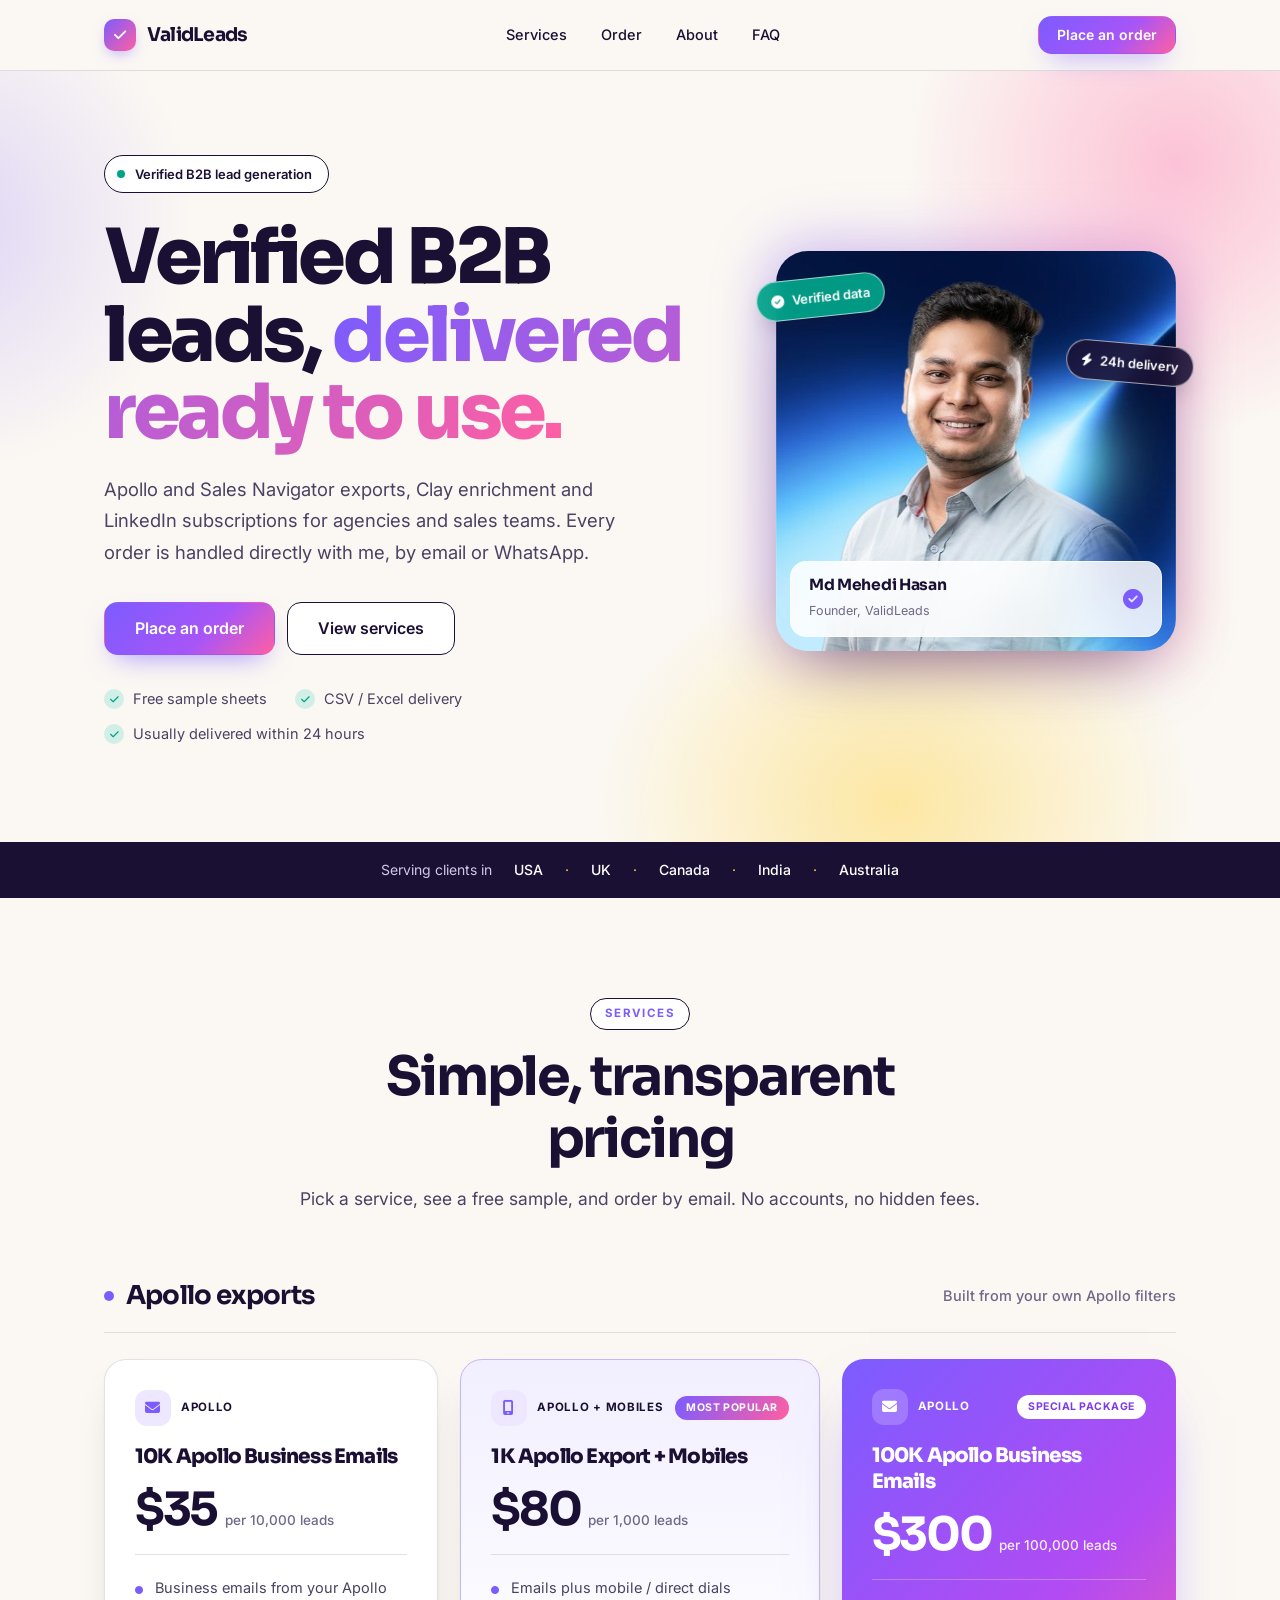
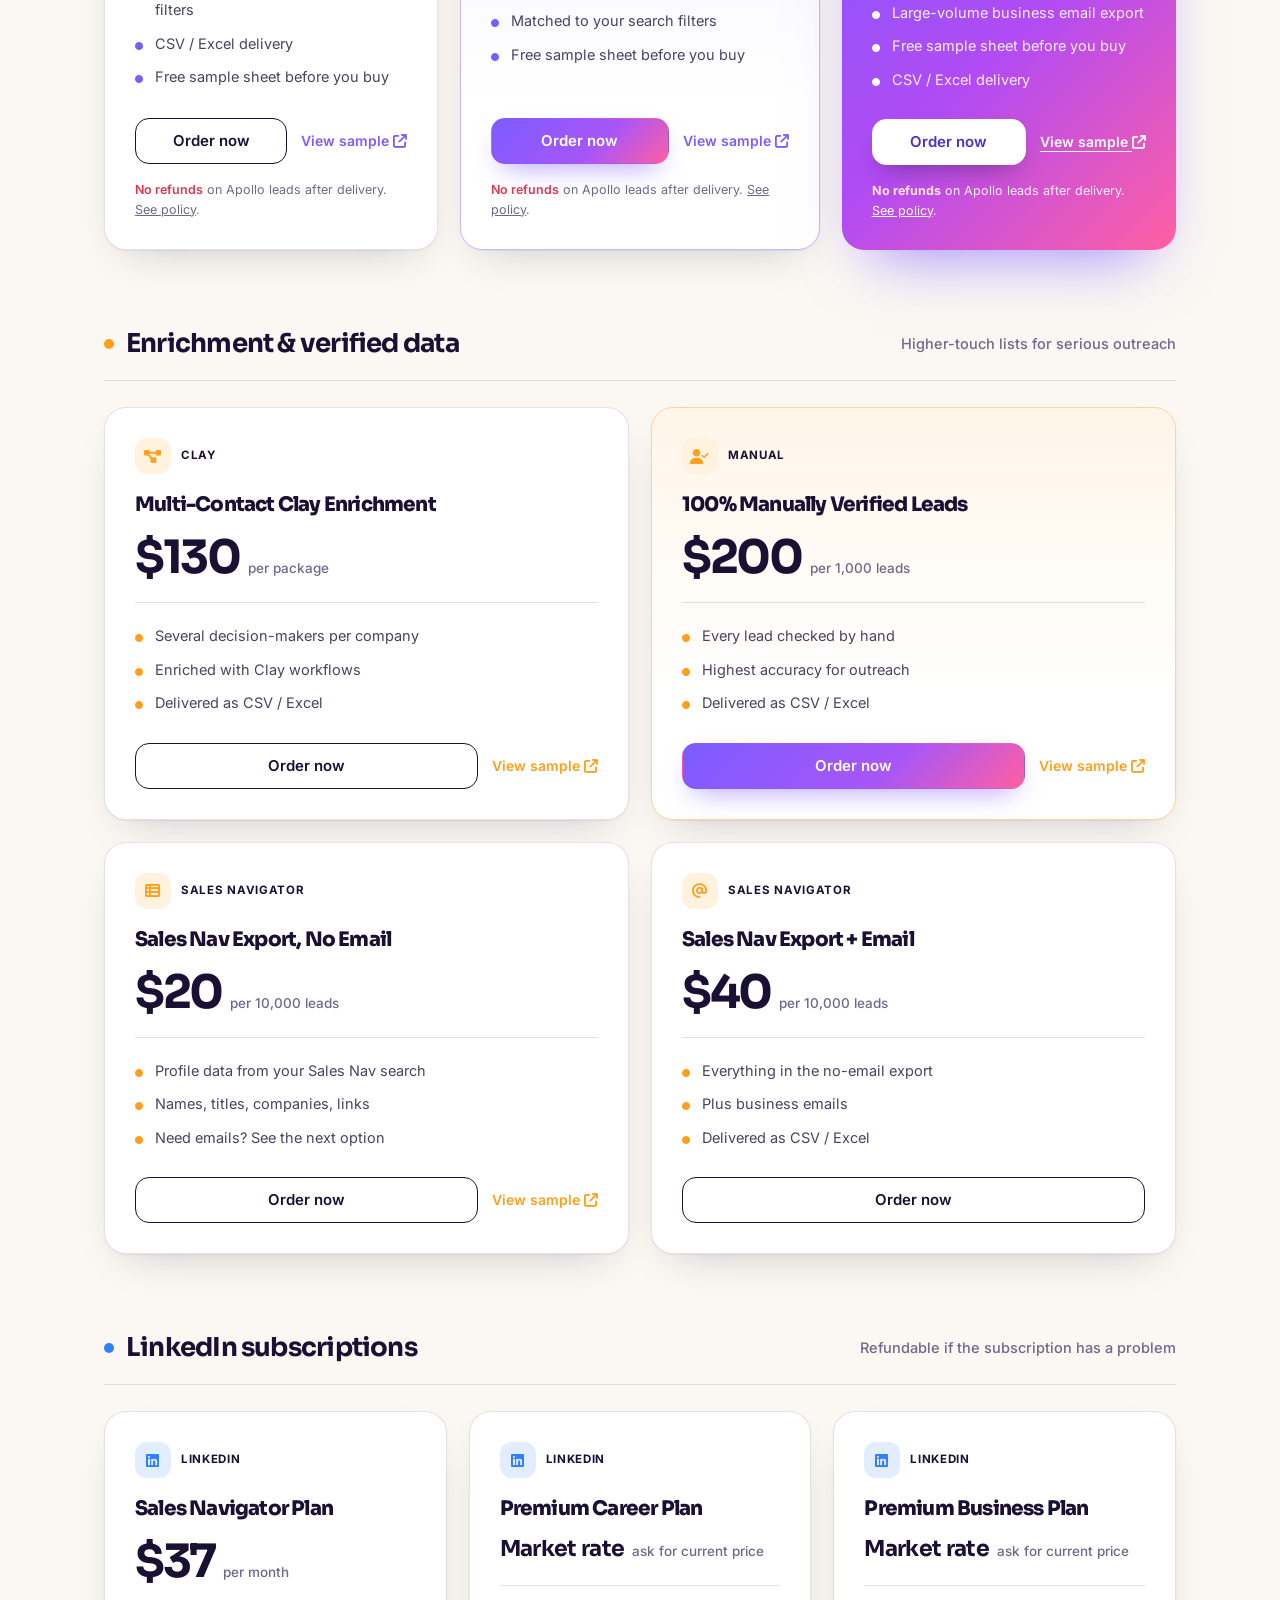
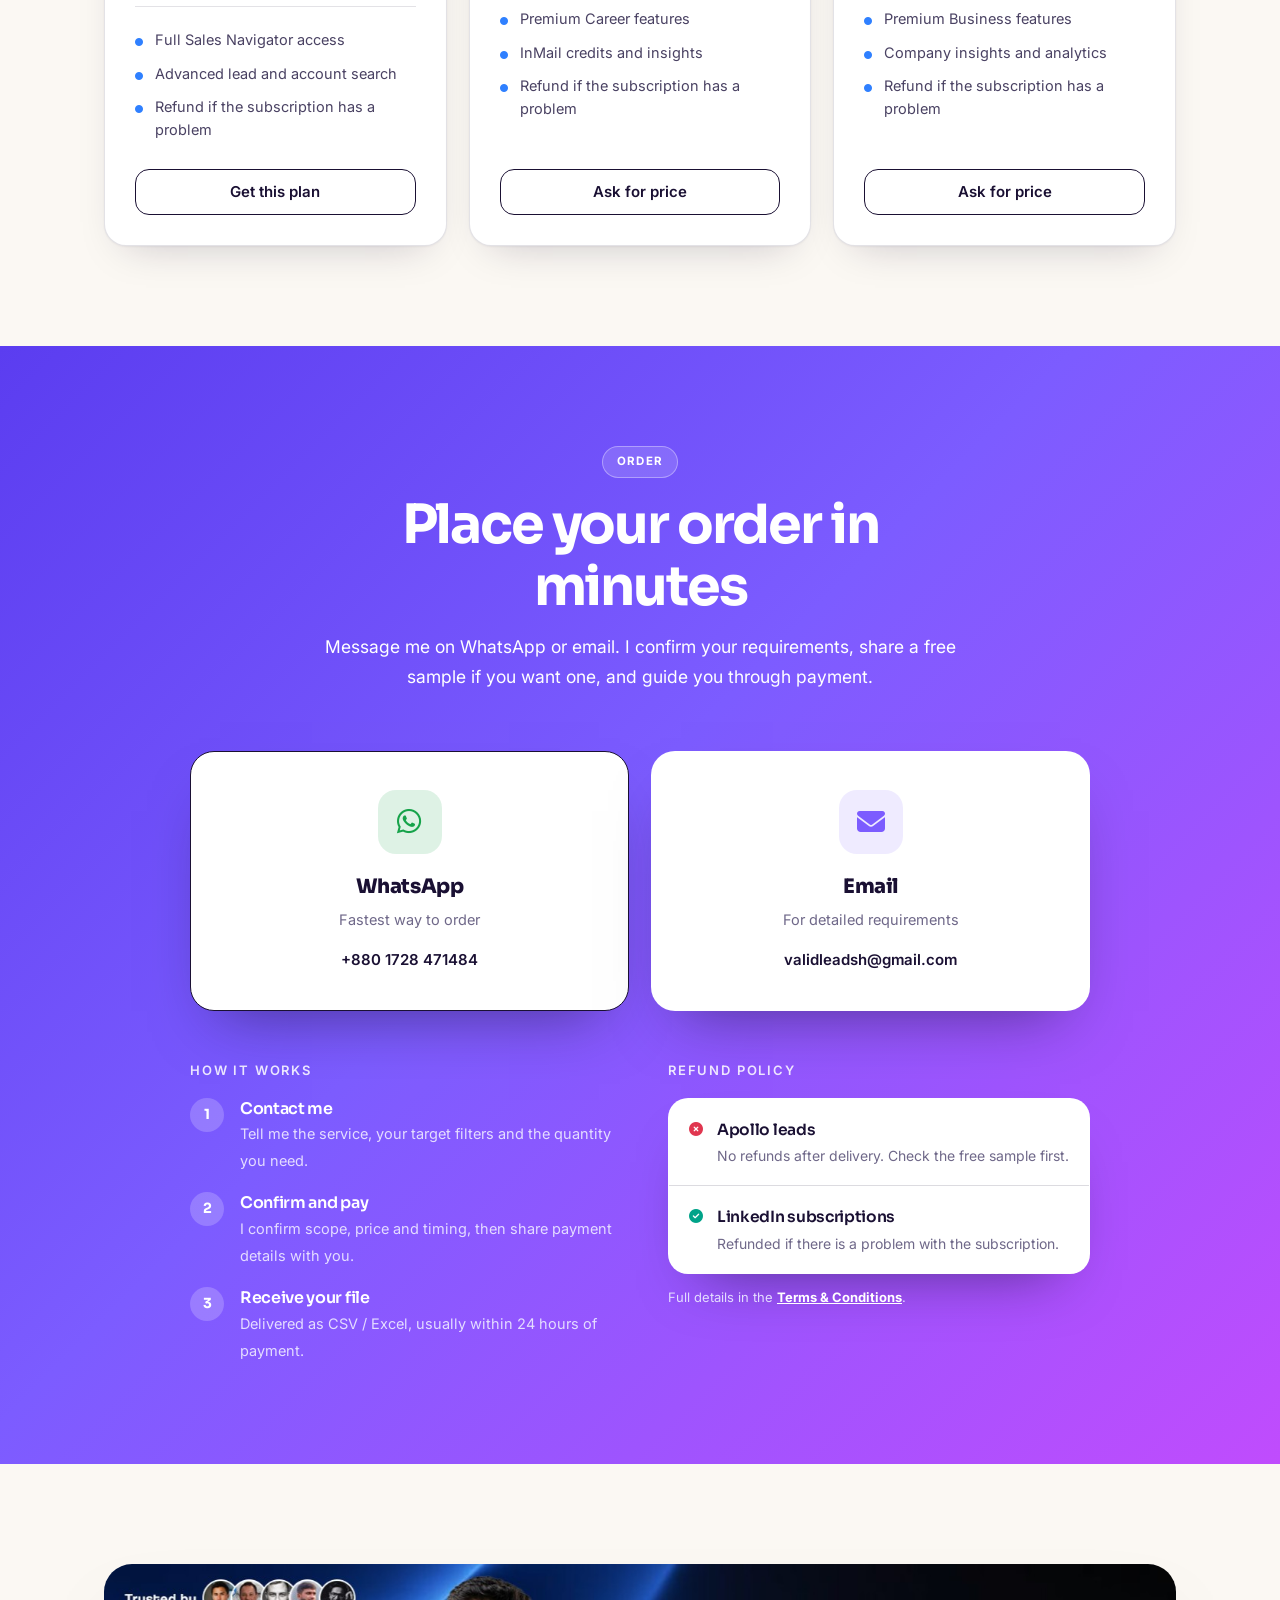
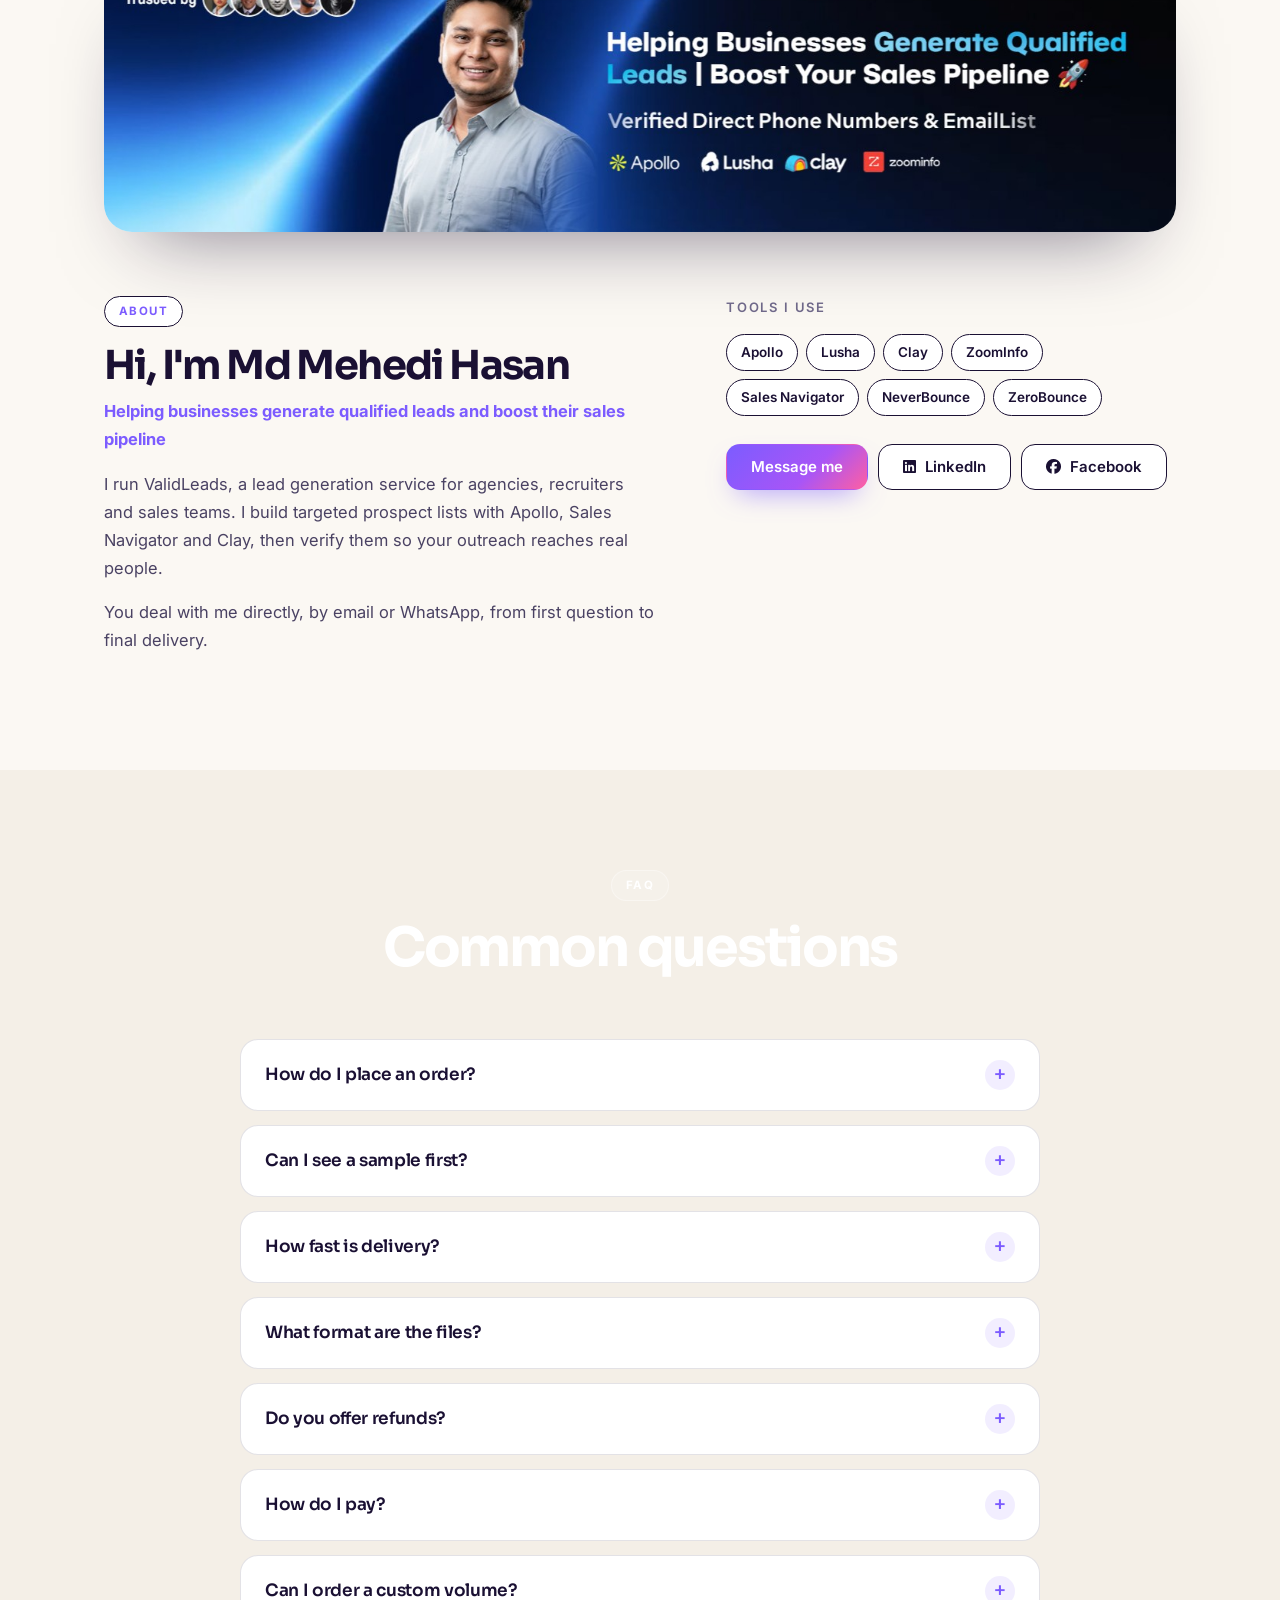
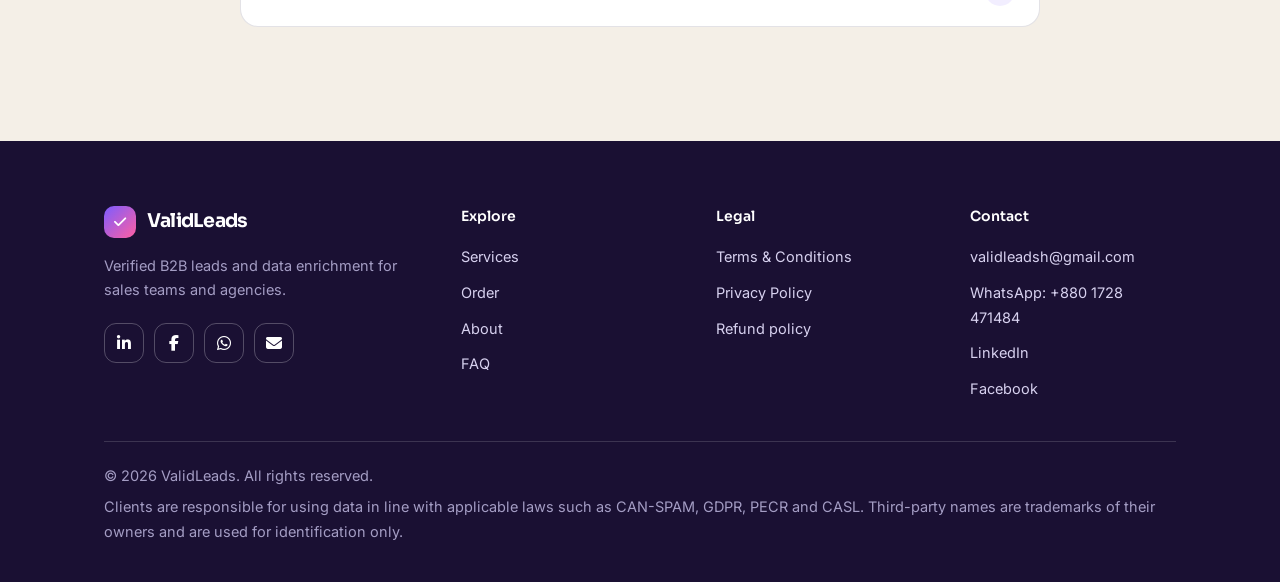
==== index.html @ f76ca670 "Stylish refinement: softer shadows, thin borders, gradient accents, less cartoonish Co-Authored-By: " ====
<!DOCTYPE html>
<html lang="en">
<head>
    <meta charset="UTF-8">
    <meta name="viewport" content="width=device-width, initial-scale=1.0">
    <title>ValidLeads — Verified B2B Leads &amp; Data Enrichment Services</title>
    <meta name="description" content="Verified B2B prospect lists, Apollo and Sales Navigator exports, Clay enrichment and LinkedIn subscriptions for sales teams and agencies in the USA, UK, Canada, India and Australia.">
    <meta name="theme-color" content="#fbf8f3">
    <link rel="canonical" href="https://mehedi4upwork.github.io/lead-services/">

    <!-- Social preview -->
    <meta property="og:title" content="ValidLeads — Verified B2B Leads &amp; Data Enrichment Services">
    <meta property="og:description" content="Verified prospect lists, Apollo exports, direct dials, Clay enrichment and LinkedIn Sales Navigator solutions with fast delivery.">
    <meta property="og:type" content="website">
    <meta property="og:url" content="https://mehedi4upwork.github.io/lead-services/">
    <meta property="og:image" content="https://mehedi4upwork.github.io/lead-services/assets/trusted-by-cover.jpg">
    <meta name="twitter:card" content="summary_large_image">

    <link rel="icon" href="data:image/svg+xml,%3Csvg xmlns='http://www.w3.org/2000/svg' viewBox='0 0 64 64'%3E%3Cdefs%3E%3ClinearGradient id='g' x1='0' y1='0' x2='1' y2='1'%3E%3Cstop offset='0' stop-color='%233b82f6'/%3E%3Cstop offset='1' stop-color='%2322d3ee'/%3E%3C/linearGradient%3E%3C/defs%3E%3Crect width='64' height='64' rx='15' fill='url(%23g)'/%3E%3Cpath d='M18 33l9 9 19-20' fill='none' stroke='%2304101f' stroke-width='7' stroke-linecap='round' stroke-linejoin='round'/%3E%3C/svg%3E">

    <script>document.documentElement.classList.add('js');</script>

    <!-- Fonts & icons -->
    <link rel="preconnect" href="https://fonts.googleapis.com">
    <link rel="preconnect" href="https://fonts.gstatic.com" crossorigin>
    <link href="https://fonts.googleapis.com/css2?family=Inter:wght@400;500;600&amp;family=Sora:wght@500;600;700&amp;display=swap" rel="stylesheet">
    <link rel="stylesheet" href="https://cdnjs.cloudflare.com/ajax/libs/font-awesome/6.4.0/css/all.min.css" media="print" onload="this.media='all'">
    <noscript><link rel="stylesheet" href="https://cdnjs.cloudflare.com/ajax/libs/font-awesome/6.4.0/css/all.min.css"></noscript>
    <link rel="stylesheet" href="style.css?v=20">

    <!-- Structured data -->
    <script type="application/ld+json">
    {
        "@context": "https://schema.org",
        "@type": "ProfessionalService",
        "name": "ValidLeads",
        "url": "https://mehedi4upwork.github.io/lead-services/",
        "email": "validleadsh@gmail.com",
        "image": "https://mehedi4upwork.github.io/lead-services/assets/profile.jpg",
        "description": "Verified B2B lead lists, Apollo exports, data scraping, Clay enrichment and LinkedIn subscription services.",
        "areaServed": ["United States", "United Kingdom", "Canada", "India", "Australia"],
        "sameAs": [
            "https://www.linkedin.com/in/mdmehedihasanvalidleads/",
            "https://www.facebook.com/mdmehedihasanvalidleads/"
        ]
    }
    </script>
</head>
<body id="top">
<a href="#services" class="skip-link">Skip to services</a>
<nav class="site-nav" aria-label="Main navigation"><div class="container nav-inner">
<a href="#top" class="brand" aria-label="ValidLeads home"><span class="brand-mark"><i class="fa-solid fa-check" aria-hidden="true"></i></span>ValidLeads</a>
<ul class="nav-links" id="nav-links"><li><a href="#services">Services</a></li><li><a href="#order">Order</a></li><li><a href="#about">About</a></li><li><a href="#faq">FAQ</a></li></ul>
<div class="nav-actions"><a class="btn btn-primary btn-sm" href="#order">Place an order</a>
<button class="menu-toggle" id="menu-toggle" type="button" aria-label="Open menu" aria-expanded="false" aria-controls="nav-links"><i class="fa-solid fa-bars" aria-hidden="true"></i></button></div>
</div></nav>
<main>
<header class="hero"><div class="container hero-grid"><div>
<div class="hero-tag"><span class="dot" aria-hidden="true"></span> Verified B2B lead generation</div>
<h1>Verified B2B leads, <span class="grad-text">delivered ready to use.</span></h1>
<p class="lead">Apollo and Sales Navigator exports, Clay enrichment and LinkedIn subscriptions for agencies and sales teams. Every order is handled directly with me, by email or WhatsApp.</p>
<div class="hero-cta"><a class="btn btn-primary btn-lg" href="#order">Place an order</a><a class="btn btn-outline btn-lg" href="#services">View services</a></div>
<ul class="hero-points"><li><i class="fa-solid fa-check" aria-hidden="true"></i> Free sample sheets</li><li><i class="fa-solid fa-check" aria-hidden="true"></i> CSV / Excel delivery</li><li><i class="fa-solid fa-check" aria-hidden="true"></i> Usually delivered within 24 hours</li></ul>
</div>
<div class="portrait-card"><img src="assets/profile.jpg" width="400" height="400" alt="Md Mehedi Hasan, founder of ValidLeads">
<span class="sticker s1"><i class="fa-solid fa-circle-check" aria-hidden="true"></i> Verified data</span><span class="sticker s2"><i class="fa-solid fa-bolt" aria-hidden="true"></i> 24h delivery</span><div class="portrait-meta"><div><strong>Md Mehedi Hasan</strong><span>Founder, ValidLeads</span></div><i class="fa-solid fa-circle-check verified" aria-hidden="true"></i></div></div>
</div></header>
<div class="markets"><div class="container"><span>Serving clients in</span><strong>USA</strong><span class="sep">·</span><strong>UK</strong><span class="sep">·</span><strong>Canada</strong><span class="sep">·</span><strong>India</strong><span class="sep">·</span><strong>Australia</strong></div></div>

<section class="section" id="services"><div class="container">
<div class="section-head"><div class="eyebrow">Services</div><h2>Simple, transparent pricing</h2><p>Pick a service, see a free sample, and order by email. No accounts, no hidden fees.</p></div>
<div class="group g-violet"><div class="group-head"><h3>Apollo exports</h3><p>Built from your own Apollo filters</p></div><div class="grid g3"><article class="card">
<div class="card-head"><span class="tag"><i class="fa-solid fa-envelope" aria-hidden="true"></i> Apollo</span></div>
<h3>10K Apollo Business Emails</h3>
<div class="price"><span class="amount">$35</span><span class="per">per 10,000 leads</span></div>
<ul class="features"><li><i class="fa-solid fa-circle" aria-hidden="true"></i><span>Business emails from your Apollo filters</span></li><li><i class="fa-solid fa-circle" aria-hidden="true"></i><span>CSV / Excel delivery</span></li><li><i class="fa-solid fa-circle" aria-hidden="true"></i><span>Free sample sheet before you buy</span></li></ul>
<div class="card-foot"><a class="btn btn-outline" href="https://wa.me/8801728471484?text=Hello%2C%20I%27m%20interested%20in%3A%2010K%20Apollo%20Business%20Emails%20%28%2435%29" target="_blank" rel="noopener" data-service="10K Apollo Business Emails ($35)">Order now</a><a class="sample" href="https://docs.google.com/spreadsheets/d/1Qose_2CksCCKL--RXz_r26WcjTW1NfEo3hcr6yFzFEg/edit?gid=0#gid=0" target="_blank" rel="noopener">View sample <i class="fa-solid fa-arrow-up-right-from-square" aria-hidden="true"></i></a></div><p class="note"><span class="no">No refunds</span> on Apollo leads after delivery. <a href="terms.html#refunds" style="text-decoration:underline">See policy</a>.</p>
</article><article class="card featured">
<div class="card-head"><span class="tag"><i class="fa-solid fa-mobile-screen" aria-hidden="true"></i> Apollo + Mobiles</span><span class="pop">Most popular</span></div>
<h3>1K Apollo Export + Mobiles</h3>
<div class="price"><span class="amount">$80</span><span class="per">per 1,000 leads</span></div>
<ul class="features"><li><i class="fa-solid fa-circle" aria-hidden="true"></i><span>Emails plus mobile / direct dials</span></li><li><i class="fa-solid fa-circle" aria-hidden="true"></i><span>Matched to your search filters</span></li><li><i class="fa-solid fa-circle" aria-hidden="true"></i><span>Free sample sheet before you buy</span></li></ul>
<div class="card-foot"><a class="btn btn-primary" href="https://wa.me/8801728471484?text=Hello%2C%20I%27m%20interested%20in%3A%201K%20Apollo%20Export%20%2B%20Mobiles%20%28%2480%29" target="_blank" rel="noopener" data-service="1K Apollo Export + Mobiles ($80)">Order now</a><a class="sample" href="https://docs.google.com/spreadsheets/d/1dx69_n-OTe4rUTmd6L4pI5xnXWf7ERDtQEXid9Db978/edit?gid=0#gid=0" target="_blank" rel="noopener">View sample <i class="fa-solid fa-arrow-up-right-from-square" aria-hidden="true"></i></a></div><p class="note"><span class="no">No refunds</span> on Apollo leads after delivery. <a href="terms.html#refunds" style="text-decoration:underline">See policy</a>.</p>
</article><article class="card special">
<div class="card-head"><span class="tag"><i class="fa-solid fa-envelope" aria-hidden="true"></i> Apollo</span><span class="pop">Special package</span></div>
<h3>100K Apollo Business Emails</h3>
<div class="price"><span class="amount">$300</span><span class="per">per 100,000 leads</span></div>
<ul class="features"><li><i class="fa-solid fa-circle" aria-hidden="true"></i><span>Large-volume business email export</span></li><li><i class="fa-solid fa-circle" aria-hidden="true"></i><span>Free sample sheet before you buy</span></li><li><i class="fa-solid fa-circle" aria-hidden="true"></i><span>CSV / Excel delivery</span></li></ul>
<div class="card-foot"><a class="btn btn-outline" href="https://wa.me/8801728471484?text=Hello%2C%20I%27m%20interested%20in%3A%20100K%20Apollo%20Business%20Emails%20%28%24300%29" target="_blank" rel="noopener" data-service="100K Apollo Business Emails ($300)">Order now</a><a class="sample" href="https://docs.google.com/spreadsheets/d/1Qose_2CksCCKL--RXz_r26WcjTW1NfEo3hcr6yFzFEg/edit?gid=0#gid=0" target="_blank" rel="noopener">View sample <i class="fa-solid fa-arrow-up-right-from-square" aria-hidden="true"></i></a></div><p class="note"><span class="no">No refunds</span> on Apollo leads after delivery. <a href="terms.html#refunds" style="text-decoration:underline">See policy</a>.</p>
</article></div></div>
<div class="group g-orange"><div class="group-head"><h3>Enrichment &amp; verified data</h3><p>Higher-touch lists for serious outreach</p></div><div class="grid g2"><article class="card">
<div class="card-head"><span class="tag"><i class="fa-solid fa-diagram-project" aria-hidden="true"></i> Clay</span></div>
<h3>Multi-Contact Clay Enrichment</h3>
<div class="price"><span class="amount">$130</span><span class="per">per package</span></div>
<ul class="features"><li><i class="fa-solid fa-circle" aria-hidden="true"></i><span>Several decision-makers per company</span></li><li><i class="fa-solid fa-circle" aria-hidden="true"></i><span>Enriched with Clay workflows</span></li><li><i class="fa-solid fa-circle" aria-hidden="true"></i><span>Delivered as CSV / Excel</span></li></ul>
<div class="card-foot"><a class="btn btn-outline" href="https://wa.me/8801728471484?text=Hello%2C%20I%27m%20interested%20in%3A%20Multi-Contact%20Clay%20Enrichment%20Package%20%28%24130%29" target="_blank" rel="noopener" data-service="Multi-Contact Clay Enrichment Package ($130)">Order now</a><a class="sample" href="https://docs.google.com/spreadsheets/d/16pKBG6ijxTi6SSOAS_hNIGO_yBXvshiRPcra4xQZyto/edit?gid=0#gid=0" target="_blank" rel="noopener">View sample <i class="fa-solid fa-arrow-up-right-from-square" aria-hidden="true"></i></a></div>
</article><article class="card featured">
<div class="card-head"><span class="tag"><i class="fa-solid fa-user-check" aria-hidden="true"></i> Manual</span></div>
<h3>100% Manually Verified Leads</h3>
<div class="price"><span class="amount">$200</span><span class="per">per 1,000 leads</span></div>
<ul class="features"><li><i class="fa-solid fa-circle" aria-hidden="true"></i><span>Every lead checked by hand</span></li><li><i class="fa-solid fa-circle" aria-hidden="true"></i><span>Highest accuracy for outreach</span></li><li><i class="fa-solid fa-circle" aria-hidden="true"></i><span>Delivered as CSV / Excel</span></li></ul>
<div class="card-foot"><a class="btn btn-primary" href="https://wa.me/8801728471484?text=Hello%2C%20I%27m%20interested%20in%3A%20100%25%20Manually%20Verified%20Leads%2C%201K%20%28%24200%29" target="_blank" rel="noopener" data-service="100% Manually Verified Leads, 1K ($200)">Order now</a><a class="sample" href="https://docs.google.com/spreadsheets/d/1pT8A5swuXjhcjFnATPGxVGzzhZ_7daMFITk0o-5PcMM/edit?gid=0#gid=0" target="_blank" rel="noopener">View sample <i class="fa-solid fa-arrow-up-right-from-square" aria-hidden="true"></i></a></div>
</article><article class="card">
<div class="card-head"><span class="tag"><i class="fa-solid fa-table-list" aria-hidden="true"></i> Sales Navigator</span></div>
<h3>Sales Nav Export, No Email</h3>
<div class="price"><span class="amount">$20</span><span class="per">per 10,000 leads</span></div>
<ul class="features"><li><i class="fa-solid fa-circle" aria-hidden="true"></i><span>Profile data from your Sales Nav search</span></li><li><i class="fa-solid fa-circle" aria-hidden="true"></i><span>Names, titles, companies, links</span></li><li><i class="fa-solid fa-circle" aria-hidden="true"></i><span>Need emails? See the next option</span></li></ul>
<div class="card-foot"><a class="btn btn-outline" href="https://wa.me/8801728471484?text=Hello%2C%20I%27m%20interested%20in%3A%2010K%20Sales%20Nav%20Export%2C%20No%20Email%20%28%2420%29" target="_blank" rel="noopener" data-service="10K Sales Nav Export, No Email ($20)">Order now</a><a class="sample" href="https://docs.google.com/spreadsheets/d/1XM6CzsW1q_vJhFPYZ4QuUqW1bNEY3zzOSNDcol-c0ko/edit?gid=0#gid=0" target="_blank" rel="noopener">View sample <i class="fa-solid fa-arrow-up-right-from-square" aria-hidden="true"></i></a></div>
</article><article class="card">
<div class="card-head"><span class="tag"><i class="fa-solid fa-at" aria-hidden="true"></i> Sales Navigator</span></div>
<h3>Sales Nav Export + Email</h3>
<div class="price"><span class="amount">$40</span><span class="per">per 10,000 leads</span></div>
<ul class="features"><li><i class="fa-solid fa-circle" aria-hidden="true"></i><span>Everything in the no-email export</span></li><li><i class="fa-solid fa-circle" aria-hidden="true"></i><span>Plus business emails</span></li><li><i class="fa-solid fa-circle" aria-hidden="true"></i><span>Delivered as CSV / Excel</span></li></ul>
<div class="card-foot"><a class="btn btn-outline" href="https://wa.me/8801728471484?text=Hello%2C%20I%27m%20interested%20in%3A%2010K%20Sales%20Nav%20Export%2C%20With%20Email%20%28%2440%29" target="_blank" rel="noopener" data-service="10K Sales Nav Export, With Email ($40)">Order now</a></div>
</article></div></div>
<div class="group g-blue"><div class="group-head"><h3>LinkedIn subscriptions</h3><p>Refundable if the subscription has a problem</p></div><div class="grid g3"><article class="card">
<div class="card-head"><span class="tag"><i class="fa-brands fa-linkedin" aria-hidden="true"></i> LinkedIn</span></div>
<h3>Sales Navigator Plan</h3>
<div class="price"><span class="amount">$37</span><span class="per">per month</span></div>
<ul class="features"><li><i class="fa-solid fa-circle" aria-hidden="true"></i><span>Full Sales Navigator access</span></li><li><i class="fa-solid fa-circle" aria-hidden="true"></i><span>Advanced lead and account search</span></li><li><i class="fa-solid fa-circle" aria-hidden="true"></i><span>Refund if the subscription has a problem</span></li></ul>
<div class="card-foot"><a class="btn btn-outline" href="https://wa.me/8801728471484?text=Hello%2C%20I%27m%20interested%20in%3A%20LinkedIn%20Sales%20Navigator%20Plan%20%28%2437/month%29" target="_blank" rel="noopener" data-service="LinkedIn Sales Navigator Plan ($37/month)">Get this plan</a></div>
</article><article class="card">
<div class="card-head"><span class="tag"><i class="fa-brands fa-linkedin" aria-hidden="true"></i> LinkedIn</span></div>
<h3>Premium Career Plan</h3>
<div class="price"><span class="amount sm">Market rate</span><span class="per">ask for current price</span></div>
<ul class="features"><li><i class="fa-solid fa-circle" aria-hidden="true"></i><span>Premium Career features</span></li><li><i class="fa-solid fa-circle" aria-hidden="true"></i><span>InMail credits and insights</span></li><li><i class="fa-solid fa-circle" aria-hidden="true"></i><span>Refund if the subscription has a problem</span></li></ul>
<div class="card-foot"><a class="btn btn-outline" href="https://wa.me/8801728471484?text=Hello%2C%20I%27m%20interested%20in%3A%20LinkedIn%20Premium%20Career%20Plan%20%28ask%20price%29" target="_blank" rel="noopener" data-service="LinkedIn Premium Career Plan (ask price)">Ask for price</a></div>
</article><article class="card">
<div class="card-head"><span class="tag"><i class="fa-brands fa-linkedin" aria-hidden="true"></i> LinkedIn</span></div>
<h3>Premium Business Plan</h3>
<div class="price"><span class="amount sm">Market rate</span><span class="per">ask for current price</span></div>
<ul class="features"><li><i class="fa-solid fa-circle" aria-hidden="true"></i><span>Premium Business features</span></li><li><i class="fa-solid fa-circle" aria-hidden="true"></i><span>Company insights and analytics</span></li><li><i class="fa-solid fa-circle" aria-hidden="true"></i><span>Refund if the subscription has a problem</span></li></ul>
<div class="card-foot"><a class="btn btn-outline" href="https://wa.me/8801728471484?text=Hello%2C%20I%27m%20interested%20in%3A%20LinkedIn%20Premium%20Business%20Plan%20%28ask%20price%29" target="_blank" rel="noopener" data-service="LinkedIn Premium Business Plan (ask price)">Ask for price</a></div>
</article></div></div>
</div></section>

<section class="section alt" id="order"><div class="container">
<div class="section-head"><div class="eyebrow">Order</div><h2>Place your order in minutes</h2><p>Message me on WhatsApp or email. I confirm your requirements, share a free sample if you want one, and guide you through payment.</p></div>
<div class="order-simple">
<div class="contact-cards">
<a class="contact-card wa" href="https://wa.me/8801728471484?text=Hello%2C%20I%20would%20like%20to%20place%20an%20order." target="_blank" rel="noopener"><i class="fa-brands fa-whatsapp" aria-hidden="true"></i><strong>WhatsApp</strong><span>Fastest way to order</span><em>+880 1728 471484</em></a>
<a class="contact-card" href="mailto:validleadsh@gmail.com?subject=New%20order%20inquiry&amp;body=Hello%2C%20I%20would%20like%20to%20place%20an%20order.%0AService%3A%20%0ADetails%3A%20"><i class="fa-solid fa-envelope" aria-hidden="true"></i><strong>Email</strong><span>For detailed requirements</span><em>validleadsh@gmail.com</em></a>
</div>
<div class="order-notes">
<div class="block"><h3>How it works</h3><ol class="steps">
<li class="step"><span class="num">1</span><div><strong>Contact me</strong><span>Tell me the service, your target filters and the quantity you need.</span></div></li>
<li class="step"><span class="num">2</span><div><strong>Confirm and pay</strong><span>I confirm scope, price and timing, then share payment details with you.</span></div></li>
<li class="step"><span class="num">3</span><div><strong>Receive your file</strong><span>Delivered as CSV / Excel, usually within 24 hours of payment.</span></div></li></ol></div>
<div class="block" id="refund-policy"><h3>Refund policy</h3><div class="policy-box">
<div class="policy-row no"><i class="fa-solid fa-circle-xmark" aria-hidden="true"></i><div><strong>Apollo leads</strong><span>No refunds after delivery. Check the free sample first.</span></div></div>
<div class="policy-row yes"><i class="fa-solid fa-circle-check" aria-hidden="true"></i><div><strong>LinkedIn subscriptions</strong><span>Refunded if there is a problem with the subscription.</span></div></div></div>
<p class="fine">Full details in the <a href="terms.html#refunds">Terms &amp; Conditions</a>.</p></div>
</div></div></div></section>

<section class="section" id="about"><div class="container">
<div class="trusted"><figure><img src="assets/trusted-by-cover.jpg" width="1400" height="350" alt="Trusted by clients and brands worldwide" loading="lazy"></figure></div>
<div class="about-grid"><div class="about-copy"><div class="eyebrow">About</div><h2>Hi, I'm Md Mehedi Hasan</h2>
<p class="about-role">Helping businesses generate qualified leads and boost their sales pipeline</p>
<p>I run ValidLeads, a lead generation service for agencies, recruiters and sales teams. I build targeted prospect lists with Apollo, Sales Navigator and Clay, then verify them so your outreach reaches real people.</p>
<p>You deal with me directly, by email or WhatsApp, from first question to final delivery.</p></div>
<div class="about-side"><div class="block"><h3>Tools I use</h3><ul class="chips"><li>Apollo</li><li>Lusha</li><li>Clay</li><li>ZoomInfo</li><li>Sales Navigator</li><li>NeverBounce</li><li>ZeroBounce</li></ul></div>
<div class="about-actions"><a class="btn btn-primary" href="https://wa.me/8801728471484" target="_blank" rel="noopener">Message me</a>
<a class="btn btn-outline" href="https://www.linkedin.com/in/mdmehedihasanvalidleads/" target="_blank" rel="noopener"><i class="fa-brands fa-linkedin" aria-hidden="true"></i> LinkedIn</a>
<a class="btn btn-outline" href="https://www.facebook.com/mdmehedihasanvalidleads/" target="_blank" rel="noopener"><i class="fa-brands fa-facebook" aria-hidden="true"></i> Facebook</a></div></div></div>
</div></section>

<section class="section alt" id="faq"><div class="container"><div class="section-head"><div class="eyebrow">FAQ</div><h2>Common questions</h2></div>
<div class="faq">
<details><summary>How do I place an order?</summary><div class="answer">Message me on WhatsApp or email using the Order section. I confirm the details and payment with you directly.</div></details>
<details><summary>Can I see a sample first?</summary><div class="answer">Yes. Most services have a free sample sheet linked on the card. Please review it before ordering.</div></details>
<details><summary>How fast is delivery?</summary><div class="answer">Most orders are delivered within 24 hours. Large or custom volumes may take longer and we confirm timing by email.</div></details>
<details><summary>What format are the files?</summary><div class="answer">CSV or Excel, ready to import into your CRM or outreach tool.</div></details>
<details><summary>Do you offer refunds?</summary><div class="answer">Apollo leads are not refundable after delivery. LinkedIn subscriptions are refunded if there is a problem with the subscription. See the <a href="terms.html#refunds">Terms</a>.</div></details>
<details><summary>How do I pay?</summary><div class="answer">After we confirm your order on WhatsApp or email, I share the payment details with you directly. Work starts once payment is confirmed.</div></details>
<details><summary>Can I order a custom volume?</summary><div class="answer">Yes. Message me with what you need and I will send you a quote.</div></details>
</div></div></section>
</main>

<footer><div class="container"><div class="foot-grid">
<div><a href="#top" class="brand"><span class="brand-mark"><i class="fa-solid fa-check" aria-hidden="true"></i></span>ValidLeads</a><p>Verified B2B leads and data enrichment for sales teams and agencies.</p>
<div class="foot-social"><a href="https://www.linkedin.com/in/mdmehedihasanvalidleads/" target="_blank" rel="noopener" aria-label="LinkedIn"><i class="fa-brands fa-linkedin-in" aria-hidden="true"></i></a><a href="https://www.facebook.com/mdmehedihasanvalidleads/" target="_blank" rel="noopener" aria-label="Facebook"><i class="fa-brands fa-facebook-f" aria-hidden="true"></i></a><a href="https://wa.me/8801728471484" target="_blank" rel="noopener" aria-label="WhatsApp"><i class="fa-brands fa-whatsapp" aria-hidden="true"></i></a><a href="mailto:validleadsh@gmail.com" aria-label="Email"><i class="fa-solid fa-envelope" aria-hidden="true"></i></a></div></div>
<div><h4>Explore</h4><ul><li><a href="#services">Services</a></li><li><a href="#order">Order</a></li><li><a href="#about">About</a></li><li><a href="#faq">FAQ</a></li></ul></div>
<div><h4>Legal</h4><ul><li><a href="terms.html">Terms &amp; Conditions</a></li><li><a href="privacy.html">Privacy Policy</a></li><li><a href="#refund-policy">Refund policy</a></li></ul></div>
<div><h4>Contact</h4><ul><li><a href="mailto:validleadsh@gmail.com">validleadsh@gmail.com</a></li><li><a href="https://wa.me/8801728471484" target="_blank" rel="noopener">WhatsApp: +880 1728 471484</a></li><li><a href="https://www.linkedin.com/in/mdmehedihasanvalidleads/" target="_blank" rel="noopener">LinkedIn</a></li><li><a href="https://www.facebook.com/mdmehedihasanvalidleads/" target="_blank" rel="noopener">Facebook</a></li></ul></div>
</div>
<div class="legal"><p>&copy; <span id="year">2026</span> ValidLeads. All rights reserved.</p><p>Clients are responsible for using data in line with applicable laws such as CAN-SPAM, GDPR, PECR and CASL. Third-party names are trademarks of their owners and are used for identification only.</p></div>
</div></footer>
<script src="script.js?v=10" defer></script>
</body>
</html>
---- style.css ----
/* ==========================================================
   ValidLeads — dark minimal premium theme (shared stylesheet)
   ========================================================== */

:root {
    --bg: #07090f;
    --bg-2: #0b0f17;
    --surface: #0f141e;
    --surface-2: #141b27;
    --line: rgba(255, 255, 255, 0.08);
    --line-2: rgba(255, 255, 255, 0.15);
    --ink: #f5f7fb;
    --text: #a9b2c5;
    --muted: #7f8aa0;
    --accent: #3b82f6;
    --accent-2: #22d3ee;
    --grad: linear-gradient(135deg, #3b82f6 0%, #22d3ee 100%);
    --green: #34d399;
    --green-bg: rgba(52, 211, 153, 0.1);
    --red: #f87171;
    --red-bg: rgba(248, 113, 113, 0.1);
    --font: 'Inter', system-ui, -apple-system, 'Segoe UI', sans-serif;
    --font-head: 'Sora', 'Inter', system-ui, sans-serif;
    --radius: 16px;
}

*, *::before, *::after { box-sizing: border-box; margin: 0; padding: 0; }
[hidden] { display: none !important; }

html { scroll-behavior: smooth; scroll-padding-top: 84px; background: var(--bg); }

body {
    font-family: var(--font);
    font-size: 16px;
    line-height: 1.7;
    color: var(--text);
    background: var(--bg);
    -webkit-font-smoothing: antialiased;
    overflow-x: hidden;
}

button, input, select, textarea { font-family: inherit; }
a { color: inherit; }
img { max-width: 100%; }
ul { list-style: none; }

h1, h2, h3, h4 { font-family: var(--font-head); color: var(--ink); font-weight: 600; letter-spacing: -0.03em; }

a:focus-visible, button:focus-visible, summary:focus-visible,
input:focus-visible, select:focus-visible, textarea:focus-visible {
    outline: 2px solid var(--accent-2); outline-offset: 3px; border-radius: 8px;
}
::selection { background: rgba(59, 130, 246, 0.4); color: #fff; }

.container { max-width: 1120px; margin: 0 auto; padding: 0 24px; }

.skip-link {
    position: absolute; left: -9999px; top: 8px; z-index: 3000;
    background: var(--accent); color: #fff; padding: 10px 16px; border-radius: 8px; text-decoration: none; font-weight: 600;
}
.skip-link:focus { left: 12px; }

.eyebrow {
    display: inline-flex; align-items: center; gap: 10px;
    font-size: 12.5px; font-weight: 600; letter-spacing: 0.16em; text-transform: uppercase;
    color: var(--accent-2); margin-bottom: 16px;
}
.eyebrow::before { content: ''; width: 22px; height: 1px; background: var(--grad); }
.grad-text { background: var(--grad); -webkit-background-clip: text; background-clip: text; -webkit-text-fill-color: transparent; color: transparent; }

/* ---------- Buttons ---------- */
.btn {
    display: inline-flex; align-items: center; justify-content: center; gap: 9px;
    padding: 13px 24px; border-radius: 12px; font-size: 15px; font-weight: 600; line-height: 1.2;
    text-decoration: none; border: 1px solid transparent; cursor: pointer; white-space: nowrap;
    transition: transform 0.2s, box-shadow 0.2s, background 0.2s, border-color 0.2s;
}
.btn:hover { transform: translateY(-1px); }
.btn-primary { background: var(--grad); color: #04101f; box-shadow: 0 10px 26px -10px rgba(34, 211, 238, 0.5); }
.btn-primary:hover { box-shadow: 0 14px 32px -10px rgba(34, 211, 238, 0.65); }
.btn-outline { background: rgba(255, 255, 255, 0.03); color: var(--ink); border-color: var(--line-2); }
.btn-outline:hover { border-color: var(--accent-2); background: rgba(34, 211, 238, 0.06); }
.btn-wa { background: #25d366; color: #04210f; box-shadow: 0 10px 26px -12px rgba(37, 211, 102, 0.6); }
.btn-wa:hover { background: #2be573; }
.btn-sm { padding: 10px 18px; font-size: 14px; border-radius: 10px; }
.btn-lg { padding: 16px 30px; font-size: 16px; }
.btn-wide { width: 100%; }
.btn[disabled] { opacity: 0.65; cursor: wait; transform: none; }

/* ---------- Navigation ---------- */
.site-nav {
    position: sticky; top: 0; z-index: 1000;
    background: rgba(7, 9, 15, 0.8); backdrop-filter: blur(16px); -webkit-backdrop-filter: blur(16px);
    border-bottom: 1px solid var(--line);
}
.nav-inner { display: flex; align-items: center; justify-content: space-between; gap: 24px; height: 70px; }
.brand { display: inline-flex; align-items: center; gap: 11px; text-decoration: none; color: var(--ink); font-family: var(--font-head); font-size: 19px; font-weight: 700; letter-spacing: -0.04em; }
.brand-mark { width: 32px; height: 32px; border-radius: 10px; background: var(--grad); color: #04101f; display: grid; place-items: center; font-size: 14px; }
.nav-links { display: flex; align-items: center; gap: 34px; }
.nav-links a { font-size: 14.5px; font-weight: 500; color: var(--text); text-decoration: none; transition: color 0.15s; }
.nav-links a:hover { color: var(--ink); }
.nav-actions { display: flex; align-items: center; gap: 10px; }
.menu-toggle { display: none; width: 42px; height: 42px; border-radius: 11px; background: rgba(255, 255, 255, 0.04); border: 1px solid var(--line-2); color: var(--ink); font-size: 16px; cursor: pointer; }

/* ---------- Hero ---------- */
.hero { position: relative; overflow: hidden; padding: 92px 0 88px; }
.hero::before {
    content: ''; position: absolute; inset: 0; pointer-events: none;
    background: radial-gradient(720px 420px at 82% 18%, rgba(59, 130, 246, 0.2), transparent 65%), radial-gradient(520px 320px at 6% 0%, rgba(34, 211, 238, 0.08), transparent 65%);
}
.hero-grid { position: relative; display: grid; grid-template-columns: 1.2fr 0.8fr; gap: 72px; align-items: center; }
.hero-tag { display: inline-flex; align-items: center; gap: 10px; padding: 7px 16px 7px 12px; border-radius: 999px; border: 1px solid var(--line-2); background: rgba(255, 255, 255, 0.04); font-size: 13px; font-weight: 500; margin-bottom: 26px; }
.hero-tag .dot { width: 8px; height: 8px; border-radius: 50%; background: var(--green); box-shadow: 0 0 12px var(--green); }
.hero h1 { font-size: clamp(38px, 5.2vw, 62px); font-weight: 700; line-height: 1.07; letter-spacing: -0.045em; margin-bottom: 22px; }
.hero .lead { font-size: 18.5px; line-height: 1.7; max-width: 540px; margin-bottom: 34px; }
.hero-cta { display: flex; flex-wrap: wrap; gap: 12px; margin-bottom: 32px; }
.hero-points { display: flex; flex-wrap: wrap; gap: 10px 28px; font-size: 14.5px; }
.hero-points li { display: inline-flex; align-items: center; gap: 9px; }
.hero-points i { color: var(--accent-2); font-size: 12px; }

.portrait-card { position: relative; max-width: 380px; margin-left: auto; }
.portrait-card::before { content: ''; position: absolute; inset: -2px; border-radius: 26px; background: linear-gradient(145deg, rgba(59, 130, 246, 0.7), rgba(34, 211, 238, 0.05) 45%, rgba(59, 130, 246, 0.4)); }
.portrait-card img { position: relative; display: block; width: 100%; height: auto; border-radius: 24px; aspect-ratio: 1 / 1; object-fit: cover; }
.portrait-meta { position: absolute; left: 14px; right: 14px; bottom: 14px; display: flex; align-items: center; justify-content: space-between; gap: 12px; padding: 13px 18px; border-radius: 15px; background: rgba(7, 9, 15, 0.74); backdrop-filter: blur(14px); -webkit-backdrop-filter: blur(14px); border: 1px solid var(--line-2); }
.portrait-meta strong { display: block; font-family: var(--font-head); font-size: 15.5px; color: var(--ink); letter-spacing: -0.02em; line-height: 1.3; }
.portrait-meta span { font-size: 12.5px; color: var(--muted); }
.portrait-meta .verified { color: var(--accent-2); font-size: 20px; }

.markets { border-top: 1px solid var(--line); border-bottom: 1px solid var(--line); background: var(--bg-2); padding: 18px 0; }
.markets .container { display: flex; flex-wrap: wrap; justify-content: center; align-items: center; gap: 6px 22px; font-size: 14px; color: var(--muted); }
.markets strong { color: var(--ink); font-weight: 500; }
.markets .sep { color: rgba(255, 255, 255, 0.18); }

/* ---------- Sections ---------- */
.section { padding: 100px 0; }
.section.alt { background: var(--bg-2); border-top: 1px solid var(--line); border-bottom: 1px solid var(--line); }
.section-head { text-align: center; max-width: 680px; margin: 0 auto 60px; }
.section-head .eyebrow { justify-content: center; }
.section-head h2 { font-size: clamp(28px, 3.5vw, 42px); font-weight: 700; line-height: 1.15; letter-spacing: -0.04em; margin-bottom: 14px; }
.section-head p { font-size: 17.5px; }

/* ---------- Services ---------- */
.group + .group { margin-top: 72px; }
.group-head { display: flex; flex-wrap: wrap; align-items: baseline; justify-content: space-between; gap: 6px 24px; padding-bottom: 18px; margin-bottom: 26px; border-bottom: 1px solid var(--line); }
.group-head h3 { font-size: 22px; font-weight: 600; letter-spacing: -0.03em; }
.group-head p { font-size: 14.5px; color: var(--muted); }

.grid { display: grid; gap: 22px; }
.grid.g2 { grid-template-columns: repeat(2, 1fr); }
.grid.g3 { grid-template-columns: repeat(3, 1fr); }

.card {
    position: relative; display: flex; flex-direction: column;
    background: linear-gradient(180deg, var(--surface-2), var(--surface));
    border: 1px solid var(--line); border-radius: var(--radius); padding: 30px;
    transition: border-color 0.25s, transform 0.25s, box-shadow 0.25s;
}
.card:hover { border-color: rgba(34, 211, 238, 0.35); transform: translateY(-2px); box-shadow: 0 22px 44px -26px rgba(34, 211, 238, 0.3); }
.card.featured {
    border: 1px solid transparent;
    background: linear-gradient(180deg, #121b2b, #0e1522) padding-box, linear-gradient(145deg, #3b82f6, rgba(34, 211, 238, 0.4) 55%, #3b82f6) border-box;
}
.card-head { display: flex; align-items: center; justify-content: space-between; gap: 12px; margin-bottom: 18px; min-height: 26px; }
.tag { display: inline-flex; align-items: center; gap: 9px; font-size: 12px; font-weight: 600; letter-spacing: 0.06em; text-transform: uppercase; color: var(--muted); }
.tag i { color: var(--accent-2); }
.pop { font-size: 11px; font-weight: 700; letter-spacing: 0.05em; text-transform: uppercase; background: var(--grad); color: #04101f; padding: 4px 11px; border-radius: 999px; }
.card h3 { font-size: 20px; line-height: 1.3; font-weight: 600; margin-bottom: 16px; }
.price { display: flex; align-items: baseline; gap: 8px; padding-bottom: 22px; margin-bottom: 22px; border-bottom: 1px solid var(--line); }
.price .amount { font-family: var(--font-head); font-size: 40px; font-weight: 700; letter-spacing: -0.05em; color: var(--ink); line-height: 1; }
.price .amount.sm { font-size: 22px; letter-spacing: -0.03em; }
.price .per { font-size: 13.5px; color: var(--muted); }
.features { display: grid; gap: 11px; margin-bottom: 28px; }
.features li { display: flex; gap: 12px; font-size: 14.5px; line-height: 1.55; }
.features li i { color: var(--accent-2); font-size: 11px; margin-top: 7px; }
.card-foot { margin-top: auto; display: flex; align-items: center; justify-content: space-between; gap: 14px; flex-wrap: wrap; }
.card-foot .btn { flex: 1; min-width: 140px; }
.sample { font-size: 14px; font-weight: 500; color: var(--accent-2); text-decoration: none; white-space: nowrap; }
.sample:hover { text-decoration: underline; }
.note { margin-top: 16px; font-size: 12.5px; line-height: 1.55; color: var(--muted); }
.note .no { color: var(--red); font-weight: 600; }
.note .yes { color: var(--green); font-weight: 600; }

/* ---------- Order ---------- */
.order-layout { display: grid; grid-template-columns: 0.9fr 1.1fr; gap: 64px; align-items: start; }
.order-info h2 { font-size: clamp(28px, 3.3vw, 40px); font-weight: 700; line-height: 1.15; letter-spacing: -0.04em; margin-bottom: 14px; }
.order-info > p { font-size: 17px; margin-bottom: 36px; }
.block + .block { margin-top: 34px; }
.block h3 { font-size: 13px; font-weight: 600; letter-spacing: 0.14em; text-transform: uppercase; color: var(--muted); font-family: var(--font); margin-bottom: 16px; }

.steps { display: grid; gap: 18px; }
.step { display: flex; gap: 16px; }
.step .num { flex: none; width: 34px; height: 34px; border-radius: 50%; display: grid; place-items: center; font-family: var(--font-head); font-size: 14px; font-weight: 700; color: var(--accent-2); background: rgba(34, 211, 238, 0.09); border: 1px solid rgba(34, 211, 238, 0.3); }
.step strong { display: block; color: var(--ink); font-family: var(--font-head); font-weight: 600; font-size: 16px; letter-spacing: -0.02em; line-height: 1.4; }
.step span { font-size: 14.5px; color: var(--muted); }

.chips { display: flex; flex-wrap: wrap; gap: 8px; }
.chips li { font-size: 13.5px; font-weight: 500; color: var(--ink); padding: 6px 14px; border-radius: 999px; border: 1px solid var(--line-2); background: rgba(255, 255, 255, 0.03); }

.pay { display: flex; flex-wrap: wrap; gap: 10px; margin-bottom: 12px; }
.pay li { display: inline-flex; align-items: center; gap: 9px; padding: 9px 16px; border: 1px solid var(--line-2); border-radius: 11px; font-weight: 600; font-size: 14px; color: var(--ink); background: rgba(255, 255, 255, 0.03); }
.pay li i { color: var(--accent-2); }
.fine { font-size: 13px; color: var(--muted); }

.policy-box { border: 1px solid var(--line); border-radius: 14px; background: linear-gradient(180deg, var(--surface-2), var(--surface)); }
.policy-row { display: flex; gap: 14px; padding: 18px 20px; }
.policy-row + .policy-row { border-top: 1px solid var(--line); }
.policy-row > i { margin-top: 5px; font-size: 14px; }
.policy-row.no > i { color: var(--red); }
.policy-row.yes > i { color: var(--green); }
.policy-row strong { display: block; color: var(--ink); font-family: var(--font-head); font-weight: 600; font-size: 15.5px; letter-spacing: -0.02em; margin-bottom: 2px; }
.policy-row span { font-size: 14px; color: var(--muted); line-height: 1.6; display: block; }
.policy-box + .fine { margin-top: 12px; }
.fine a { color: var(--accent-2); font-weight: 600; text-decoration: none; }
.fine a:hover { text-decoration: underline; }

.order-form { background: linear-gradient(180deg, var(--surface-2), var(--surface)); border: 1px solid var(--line-2); border-radius: 22px; padding: 38px; box-shadow: 0 40px 80px -44px rgba(59, 130, 246, 0.4); }
.order-form > h3 { font-size: 22px; margin-bottom: 4px; }
.order-form > p { font-size: 14.5px; color: var(--muted); margin-bottom: 26px; }
.form-grid { display: grid; grid-template-columns: 1fr 1fr; gap: 18px; }
.form-grid.sub { grid-column: 1 / -1; }
.field { display: flex; flex-direction: column; gap: 8px; }
.field.full { grid-column: 1 / -1; }
.field label { font-size: 13.5px; font-weight: 600; color: var(--ink); }
.field label .req { color: var(--accent-2); }
.field .hint { font-size: 12.5px; color: var(--muted); }
.field input, .field select, .field textarea { width: 100%; padding: 13px 16px; border-radius: 12px; background: var(--bg); border: 1px solid var(--line-2); color: var(--ink); font-size: 15px; line-height: 1.4; transition: border-color 0.2s, box-shadow 0.2s; }
.field textarea { min-height: 100px; resize: vertical; }
.field input::placeholder, .field textarea::placeholder { color: #566074; }
.field input:focus, .field select:focus, .field textarea:focus { outline: none; border-color: var(--accent-2); box-shadow: 0 0 0 3px rgba(34, 211, 238, 0.18); }
.field select { appearance: none; -webkit-appearance: none; padding-right: 40px; background-image: url("data:image/svg+xml,%3Csvg xmlns='http://www.w3.org/2000/svg' width='12' height='8' viewBox='0 0 12 8'%3E%3Cpath d='M1 1l5 5 5-5' fill='none' stroke='%237f8aa0' stroke-width='1.6' stroke-linecap='round' stroke-linejoin='round'/%3E%3C/svg%3E"); background-repeat: no-repeat; background-position: right 16px center; }
.field select option { background: #0f141e; color: #f5f7fb; }
.check { display: flex; gap: 12px; align-items: flex-start; font-size: 14px; color: var(--text); cursor: pointer; }
.check input { width: 18px; height: 18px; margin-top: 3px; accent-color: #22d3ee; flex: none; }
.form-actions { margin-top: 24px; display: flex; flex-direction: column; gap: 14px; }
.form-note { font-size: 13px; color: var(--muted); text-align: center; }
.form-note a { color: var(--accent-2); font-weight: 600; text-decoration: none; }
.form-note a:hover { text-decoration: underline; }
.form-status { display: none; text-align: center; font-size: 14px; padding: 12px 16px; border-radius: 12px; }
.form-status.show { display: block; }
.form-status.ok { color: var(--green); background: var(--green-bg); border: 1px solid rgba(52, 211, 153, 0.3); }
.form-status.error { color: #fecaca; background: var(--red-bg); border: 1px solid rgba(248, 113, 113, 0.3); }
.form-status.error a { color: var(--accent-2); font-weight: 600; }

/* ---------- About ---------- */
.trusted { margin-bottom: 64px; }
.trusted figure { border-radius: 22px; overflow: hidden; border: 1px solid var(--line-2); box-shadow: 0 40px 80px -44px rgba(59, 130, 246, 0.45); }
.trusted img { display: block; width: 100%; height: auto; }
.about-grid { display: grid; grid-template-columns: 1.1fr 0.9fr; gap: 72px; align-items: start; }
.about-copy h2 { font-size: clamp(28px, 3.3vw, 40px); font-weight: 700; line-height: 1.15; letter-spacing: -0.04em; margin-bottom: 8px; }
.about-role { font-size: 16px; color: var(--accent-2); font-weight: 500; margin-bottom: 22px; }
.about-copy p { font-size: 16.5px; margin-bottom: 16px; }
.about-side { display: grid; gap: 28px; }
.about-actions { display: flex; flex-wrap: wrap; gap: 10px; }

/* ---------- FAQ ---------- */
.faq { max-width: 800px; margin: 0 auto; }
.faq details { border-bottom: 1px solid var(--line); }
.faq details:first-child { border-top: 1px solid var(--line); }
.faq summary { list-style: none; cursor: pointer; padding: 22px 0; font-family: var(--font-head); font-size: 17px; font-weight: 500; color: var(--ink); letter-spacing: -0.02em; display: flex; justify-content: space-between; align-items: center; gap: 20px; }
.faq summary::-webkit-details-marker { display: none; }
.faq summary::after { content: '+'; font-size: 26px; font-weight: 300; color: var(--muted); line-height: 1; }
.faq details[open] summary::after { content: '\2212'; color: var(--accent-2); }
.faq .answer { padding: 0 44px 24px 0; font-size: 15.5px; }
.faq .answer a { color: var(--accent-2); font-weight: 600; }

/* ---------- Footer ---------- */
footer { background: var(--bg-2); border-top: 1px solid var(--line); }
.foot-grid { display: grid; grid-template-columns: 1.5fr 1fr 1fr 1fr; gap: 48px; padding: 64px 0 40px; }
footer .brand { margin-bottom: 16px; }
footer p { font-size: 14.5px; max-width: 340px; color: var(--muted); }
footer h4 { font-size: 14px; margin-bottom: 16px; letter-spacing: 0; }
footer ul { display: grid; gap: 11px; font-size: 14.5px; }
footer ul a { text-decoration: none; color: var(--text); transition: color 0.15s; }
footer ul a:hover { color: var(--accent-2); }
.foot-social { display: flex; gap: 10px; margin-top: 20px; }
.foot-social a { width: 40px; height: 40px; border-radius: 11px; background: rgba(255, 255, 255, 0.03); border: 1px solid var(--line-2); text-decoration: none; display: grid; place-items: center; color: var(--ink); transition: border-color 0.2s, color 0.2s; }
.foot-social a:hover { border-color: var(--accent-2); color: var(--accent-2); }
.legal { border-top: 1px solid var(--line); padding: 22px 0 32px; font-size: 13px; color: var(--muted); }
.legal p { max-width: none; margin-bottom: 6px; }
.legal a { color: var(--text); }

/* ---------- Legal pages ---------- */
.legal-hero { padding: 80px 0 40px; text-align: center; position: relative; }
.legal-hero::before { content: ''; position: absolute; inset: 0; pointer-events: none; background: radial-gradient(600px 260px at 50% 0%, rgba(59, 130, 246, 0.2), transparent 70%); }
.legal-hero > * { position: relative; }
.legal-hero h1 { font-size: clamp(34px, 4.6vw, 52px); font-weight: 700; letter-spacing: -0.045em; margin-bottom: 14px; }
.legal-hero p { color: var(--muted); font-size: 15px; }
.doc { max-width: 780px; margin: 0 auto; padding: 24px 0 110px; }
.doc .summary { display: flex; gap: 14px; align-items: flex-start; padding: 20px 24px; margin-bottom: 44px; border-radius: 16px; background: var(--red-bg); border: 1px solid rgba(248, 113, 113, 0.28); color: #fecaca; font-size: 15.5px; }
.doc .summary i { margin-top: 5px; color: var(--red); }
.doc .summary strong { color: #fff; }
.doc h2 { font-size: 24px; font-weight: 600; letter-spacing: -0.03em; margin: 44px 0 14px; padding-top: 28px; border-top: 1px solid var(--line); }
.doc h2:first-of-type { border-top: none; padding-top: 0; margin-top: 0; }
.doc p { margin-bottom: 14px; font-size: 16px; }
.doc ul.bullets { display: grid; gap: 10px; margin: 6px 0 16px; }
.doc ul.bullets li { position: relative; padding-left: 22px; font-size: 16px; }
.doc ul.bullets li::before { content: ''; position: absolute; left: 4px; top: 12px; width: 6px; height: 6px; border-radius: 50%; background: var(--accent-2); }
.doc a { color: var(--accent-2); font-weight: 500; }
.doc strong { color: var(--ink); font-weight: 600; }
.doc .back { display: inline-flex; align-items: center; gap: 8px; margin-bottom: 30px; font-size: 14px; color: var(--muted); text-decoration: none; font-weight: 500; }
.doc .back:hover { color: var(--ink); }

/* ---------- Reveal ---------- */
@keyframes fadeUp { from { opacity: 0; transform: translateY(14px); } to { opacity: 1; transform: translateY(0); } }
.js .reveal:not(.in) { opacity: 0; }
.js .reveal.in { animation: fadeUp 0.55s ease backwards; }

/* ---------- Responsive ---------- */
@media (max-width: 1020px) {
    .hero { padding: 68px 0 72px; }
    .hero-grid { grid-template-columns: 1fr; gap: 52px; }
    .portrait-card { margin: 0 auto; max-width: 340px; }
    .grid.g3 { grid-template-columns: repeat(2, 1fr); }
    .order-layout, .about-grid { grid-template-columns: 1fr; gap: 48px; }
    .foot-grid { grid-template-columns: 1fr 1fr; }
    .foot-grid > div:first-child { grid-column: 1 / -1; }
}

@media (max-width: 860px) {
    .nav-links { display: none; position: absolute; left: 0; right: 0; top: 70px; flex-direction: column; align-items: stretch; gap: 0; background: rgba(7, 9, 15, 0.98); border-bottom: 1px solid var(--line); padding: 8px 24px 18px; }
    .nav-links.open { display: flex; }
    .nav-links a { display: block; padding: 15px 0; font-size: 16px; border-bottom: 1px solid var(--line); }
    .nav-links li:last-child a { border-bottom: none; }
    .nav-actions .btn { display: none; }
    .menu-toggle { display: inline-grid; place-items: center; }
    .grid.g2, .grid.g3 { grid-template-columns: 1fr; }
}

@media (max-width: 600px) {
    .container { padding: 0 18px; }
    .hero { padding: 54px 0 60px; }
    .hero .lead { font-size: 16.5px; }
    .hero-cta .btn { width: 100%; }
    .section { padding: 72px 0; }
    .section-head { margin-bottom: 44px; }
    .group + .group { margin-top: 56px; }
    .card { padding: 26px 22px; }
    .price .amount { font-size: 36px; }
    .order-form { padding: 26px 20px; }
    .form-grid { grid-template-columns: 1fr; }
    .trusted { margin-bottom: 48px; }
    .foot-grid { grid-template-columns: 1fr; }
    .doc { padding-bottom: 80px; }
}

@media (prefers-reduced-motion: reduce) {
    html { scroll-behavior: auto; }
    *, *::before, *::after { animation: none !important; transition: none !important; }
    .js .reveal:not(.in) { opacity: 1; }
}

/* ---------- Simple order (contact) ---------- */
.order-simple { max-width: 880px; margin: 0 auto; display: grid; gap: 48px; }
.contact-cards { display: grid; grid-template-columns: 1fr 1fr; gap: 22px; }
.contact-card { display: flex; flex-direction: column; align-items: center; text-align: center; gap: 4px; padding: 34px 24px; border-radius: 20px; text-decoration: none; background: linear-gradient(180deg, var(--surface-2), var(--surface)); border: 1px solid var(--line-2); transition: transform 0.2s, border-color 0.2s, box-shadow 0.2s; }
.contact-card:hover { transform: translateY(-3px); border-color: var(--accent-2); box-shadow: 0 24px 48px -28px rgba(34, 211, 238, 0.4); }
.contact-card.wa { border-color: rgba(37, 211, 102, 0.45); }
.contact-card.wa:hover { border-color: #25d366; box-shadow: 0 24px 48px -28px rgba(37, 211, 102, 0.5); }
.contact-card i { font-size: 34px; color: var(--accent-2); margin-bottom: 10px; }
.contact-card.wa i { color: #25d366; }
.contact-card strong { font-family: var(--font-head); font-size: 20px; color: var(--ink); letter-spacing: -0.02em; }
.contact-card span { font-size: 14.5px; color: var(--muted); }
.contact-card em { font-style: normal; margin-top: 10px; font-weight: 600; color: var(--ink); font-size: 15px; word-break: break-all; }
.order-notes { display: grid; grid-template-columns: 1fr 1fr; gap: 56px; align-items: start; }
.order-notes .block + .block { margin-top: 0; }
@media (max-width: 860px) { .contact-cards, .order-notes { grid-template-columns: 1fr; gap: 28px; } }

.card.special { border-color: rgba(34, 211, 238, 0.45); background: linear-gradient(180deg, #10202b, #0e1722); }
.card.special .pop { background: linear-gradient(135deg, #f5c451, #f59e0b); }


/* ==========================================================
   Colorful SaaS theme: cream canvas, bold ink outlines,
   chunky offset shadows, vivid colour blocks
   ========================================================== */
:root{
  --bg:#fff8ec; --bg-2:#fff1d6; --surface:#fff; --surface-2:#fff;
  --ink:#1a1033; --text:#4a4263; --muted:#6f6889;
  --line:rgba(26,16,51,.12); --line-2:#1a1033;
  --violet:#7c5cff; --pink:#ff5fa2; --orange:#ff9f1c; --teal:#00c2a8; --blue:#2f80ff; --yellow:#ffd23f;
  --accent:#7c5cff; --accent-2:#7c5cff;
  --grad:linear-gradient(120deg,#7c5cff,#ff5fa2);
  --green:#00a389; --green-bg:rgba(0,194,168,.12); --red:#e0364f; --red-bg:rgba(255,95,162,.12);
  --shadow:4px 4px 0 #1a1033;
  --radius:24px;
  --font-head:'Sora','Inter',system-ui,sans-serif;
}
html,body{background:var(--bg)}
body{color:var(--text)}
h1,h2,h3,h4{color:var(--ink);letter-spacing:-.04em}
::selection{background:var(--yellow);color:var(--ink)}

/* nav */
.site-nav{background:rgba(255,248,236,.92);border-bottom:2px solid var(--ink);backdrop-filter:blur(10px)}
.nav-links a{color:var(--ink);font-weight:600}
.nav-links a:hover{color:var(--violet)}
.brand-mark{background:var(--violet);color:#fff;border:2px solid var(--ink);box-shadow:2px 2px 0 var(--ink);border-radius:10px}
.menu-toggle{background:#fff;border:2px solid var(--ink);color:var(--ink);box-shadow:2px 2px 0 var(--ink)}

/* buttons: chunky */
.btn{border-radius:14px;border:2px solid var(--ink);font-weight:700;box-shadow:var(--shadow);transition:transform .12s,box-shadow .12s,background .15s}
.btn:hover{transform:translate(-2px,-2px);box-shadow:6px 6px 0 var(--ink)}
.btn:active{transform:translate(3px,3px);box-shadow:1px 1px 0 var(--ink)}
.btn-primary{background:var(--violet);color:#fff}
.btn-primary:hover{background:#6b49f5;box-shadow:6px 6px 0 var(--ink)}
.btn-outline{background:#fff;color:var(--ink);border-color:var(--ink)}
.btn-outline:hover{background:var(--yellow);border-color:var(--ink)}
.btn-wa{background:var(--teal);color:var(--ink)}
.btn-sm{border-radius:12px}

/* hero */
.hero{padding:84px 0 96px;overflow:hidden}
.hero::before{background:
  radial-gradient(420px 420px at 92% 12%,rgba(255,95,162,.35),transparent 65%),
  radial-gradient(460px 380px at 70% 95%,rgba(255,210,63,.45),transparent 65%),
  radial-gradient(380px 380px at -4% 20%,rgba(124,92,255,.22),transparent 65%)}
.hero-tag{background:var(--yellow);border:2px solid var(--ink);color:var(--ink);font-weight:700;border-radius:999px;box-shadow:3px 3px 0 var(--ink)}
.hero-tag .dot{background:#00a389;box-shadow:none}
.hero h1{font-size:clamp(42px,6vw,76px);font-weight:800;line-height:1.02;color:var(--ink)}
.grad-text{background:none;-webkit-text-fill-color:var(--ink);color:var(--ink);position:relative;white-space:normal;
  background-image:linear-gradient(transparent 58%,var(--yellow) 58%,var(--yellow) 92%,transparent 92%)}
.hero .lead{color:var(--text)}
.hero-points i{color:#fff;background:var(--teal);width:20px;height:20px;border-radius:50%;display:inline-grid;place-items:center;font-size:10px;border:2px solid var(--ink)}
.portrait-card{max-width:400px}
.portrait-card::before{inset:0;border-radius:32px;background:var(--pink);border:2px solid var(--ink);transform:translate(14px,14px);opacity:1;filter:none}
.portrait-card img{border-radius:32px;border:2px solid var(--ink);box-shadow:none}
.portrait-meta{background:#fff;border:2px solid var(--ink);border-radius:16px;box-shadow:3px 3px 0 var(--ink);backdrop-filter:none}
.portrait-meta .verified{color:var(--violet)}
.portrait-meta span{color:var(--muted)}
.sticker{position:absolute;z-index:2;display:inline-flex;align-items:center;gap:8px;padding:8px 14px;border:2px solid var(--ink);border-radius:999px;font-weight:700;font-size:13px;color:var(--ink);box-shadow:3px 3px 0 var(--ink)}
.sticker.s1{top:22px;left:-26px;background:var(--teal);transform:rotate(-6deg)}
.sticker.s2{top:96px;right:-22px;background:var(--orange);transform:rotate(5deg)}

.markets{background:var(--ink);border:none;padding:16px 0}
.markets .container{color:#cfc9e6}
.markets strong{color:#fff}
.markets .sep{color:var(--yellow)}

/* sections */
.section{padding:100px 0}
.section.alt{background:var(--violet);border:none;position:relative}
.section.alt .section-head h2,.section.alt .section-head p,.section.alt .eyebrow{color:#fff}
.eyebrow{background:#fff;color:var(--ink);border:2px solid var(--ink);padding:5px 14px;border-radius:999px;font-size:11.5px;box-shadow:2px 2px 0 var(--ink);letter-spacing:.12em}
.eyebrow::before{display:none}
.section-head h2{font-size:clamp(32px,4.4vw,54px);font-weight:800}

/* groups with colour accents */
.group{--c:var(--violet);--cbg:#ece7ff}
.group.g-orange{--c:var(--orange);--cbg:#ffecd1}
.group.g-blue{--c:var(--blue);--cbg:#dcebff}
.group-head{border-bottom:3px solid var(--ink);padding-bottom:14px}
.group-head h3{font-size:26px;font-weight:800;display:inline-flex;align-items:center;gap:12px}
.group-head h3::before{content:'';width:18px;height:18px;border-radius:6px;background:var(--c);border:2px solid var(--ink);box-shadow:2px 2px 0 var(--ink)}
.group-head p{color:var(--muted);font-weight:500}

/* cards */
.card{background:#fff;border:2px solid var(--ink);border-radius:var(--radius);box-shadow:var(--shadow);padding:30px;transition:transform .15s,box-shadow .15s}
.card:hover{transform:translate(-3px,-3px);box-shadow:8px 8px 0 var(--ink);border-color:var(--ink)}
.tag{color:var(--ink);font-weight:800;font-size:11.5px;letter-spacing:.06em;background:none;padding:0;gap:10px;white-space:nowrap}
.tag i{width:36px;height:36px;border-radius:11px;display:inline-grid;place-items:center;background:var(--c);color:#fff;border:2px solid var(--ink);font-size:15px}
.pop{background:var(--yellow);color:var(--ink);border:2px solid var(--ink);border-radius:999px;padding:3px 11px;font-size:10.5px;font-weight:800;white-space:nowrap;box-shadow:2px 2px 0 var(--ink)}
.card h3{font-weight:800}
.price{border-bottom:2px dashed rgba(26,16,51,.25)}
.price .amount{font-size:46px;font-weight:800;letter-spacing:-.05em;color:var(--ink)}
.price .per{color:var(--muted);font-weight:500}
.features li i{color:var(--c);font-size:8px;margin-top:9px}
.card.featured{background:var(--cbg);border:2px solid var(--ink)}
.card.featured .pop{background:var(--pink);color:#fff}
.sample{color:var(--ink);font-weight:700;text-decoration:underline;text-decoration-color:var(--c);text-decoration-thickness:3px;text-underline-offset:4px}
.sample:hover{text-decoration-color:var(--ink)}
.note .no{color:var(--red)}

/* special 100K card */
.card.special{background:linear-gradient(135deg,#ff5fa2 0%,#ff9f1c 100%);border:2px solid var(--ink);animation:none;color:var(--ink);overflow:visible;isolation:auto}
.card.special::before,.card.special::after{display:none}
.card.special h3,.card.special .price .amount,.card.special .features li,.card.special .note{color:var(--ink);-webkit-text-fill-color:currentColor}
.card.special .price .amount{background:none}
.card.special .price .per{color:#4a1d2f}
.card.special .price{border-color:rgba(26,16,51,.4)}
.card.special .tag i{background:#fff;color:var(--ink)}
.card.special .pop{background:var(--ink);color:var(--yellow);animation:none;box-shadow:none}
.card.special .features li i{color:var(--ink)}
.card.special .sample{color:var(--ink);text-decoration-color:#fff}
.card.special .btn-outline,.card.special .btn-primary{background:var(--ink);color:#fff;border-color:var(--ink);box-shadow:3px 3px 0 #fff}
.card.special .btn-outline:hover{background:#2d1a5a}
.card.special .note a{color:var(--ink)}
.card.special .note .no{color:#7a0b22;font-weight:800}

/* order section on violet */
.order-simple{max-width:900px}
.contact-card{background:#fff;border:2px solid var(--ink);border-radius:24px;box-shadow:var(--shadow);padding:38px 24px}
.contact-card:hover{transform:translate(-3px,-3px);box-shadow:8px 8px 0 var(--ink);border-color:var(--ink)}
.contact-card i{width:64px;height:64px;border-radius:18px;display:grid;place-items:center;font-size:28px;background:var(--yellow);color:var(--ink);border:2px solid var(--ink);margin-bottom:12px}
.contact-card.wa{background:#fff;border-color:var(--ink)}
.contact-card.wa i{background:var(--teal);color:var(--ink)}
.contact-card.wa:hover{border-color:var(--ink);box-shadow:8px 8px 0 var(--ink)}
.contact-card strong{font-weight:800;color:var(--ink)}
.contact-card em{color:var(--ink)}
.order-notes .block h3{color:#fff;opacity:.85}
.step strong{color:#fff}
.step span{color:#e4dcff}
.step .num{background:var(--yellow);color:var(--ink);border:2px solid var(--ink);box-shadow:2px 2px 0 var(--ink)}
.policy-box{background:#fff;border:2px solid var(--ink);border-radius:20px;box-shadow:var(--shadow)}
.policy-row strong{color:var(--ink)}
.policy-row + .policy-row{border-color:rgba(26,16,51,.15)}
.section.alt .fine{color:#e4dcff}
.section.alt .fine a{color:var(--yellow);font-weight:700}

/* about */
.trusted figure{border:2px solid var(--ink);border-radius:28px;box-shadow:8px 8px 0 var(--ink)}
.about-role{color:var(--violet);font-weight:700}
.chips li{background:#fff;border:2px solid var(--ink);color:var(--ink);font-weight:700;border-radius:999px;box-shadow:2px 2px 0 var(--ink)}
.chips li:nth-child(5n+1){background:#ece7ff}.chips li:nth-child(5n+2){background:#ffe1ee}.chips li:nth-child(5n+3){background:#dff7f2}.chips li:nth-child(5n+4){background:#fff0c9}.chips li:nth-child(5n+5){background:#dcebff}
.block h3{color:var(--muted)}

/* faq */
.faq details{background:#fff;border:2px solid var(--ink);border-radius:18px;margin-bottom:14px;padding:0 24px;box-shadow:3px 3px 0 var(--ink)}
.faq details:first-child{border-top:2px solid var(--ink)}
.faq details[open]{background:#fff;box-shadow:5px 5px 0 var(--violet)}
.faq summary{color:var(--ink);font-weight:700;padding:20px 0}
.faq summary::after{content:'+';width:30px;height:30px;border-radius:50%;background:var(--yellow);border:2px solid var(--ink);display:grid;place-items:center;font-size:20px;color:var(--ink);font-weight:700}
.faq details[open] summary::after{content:'\2212';background:var(--pink);color:#fff}
.faq .answer a{color:var(--violet)}
.section.alt#faq{background:var(--bg-2)}

/* footer */
footer{background:var(--ink);border:none;color:#bdb6d8}
footer .brand,footer h4{color:#fff}
footer .brand-mark{border-color:#fff;box-shadow:2px 2px 0 var(--violet)}
footer p,.legal{color:#a49dc4}
footer ul a{color:#d7d1ef}
footer ul a:hover{color:var(--yellow)}
.foot-social a{background:transparent;border:2px solid #fff;color:#fff;border-radius:12px}
.foot-social a:hover{background:var(--yellow);color:var(--ink);border-color:var(--yellow)}
.legal{border-color:rgba(255,255,255,.15)}
.legal a{color:#fff}

/* legal pages */
.legal-hero::before{background:radial-gradient(500px 240px at 50% 0%,rgba(255,95,162,.3),transparent 70%)}
.legal-hero h1{font-weight:800}
.doc .summary{background:#ffe1ee;border:2px solid var(--ink);border-radius:18px;color:var(--ink);box-shadow:3px 3px 0 var(--ink)}
.doc .summary strong{color:var(--ink)}
.doc a{color:var(--violet);font-weight:700}
.doc ul.bullets li::before{background:var(--pink)}

@media (max-width:860px){
  .nav-links{background:var(--bg);border-bottom:2px solid var(--ink)}
  .nav-links a{border-color:var(--line)}
  .sticker.s1{left:-8px}.sticker.s2{right:-6px}
}
@media (max-width:600px){
  .hero{padding:52px 0 64px}
  .sticker{font-size:12px;padding:6px 11px}
  .portrait-card::before{transform:translate(8px,8px)}
  .card{padding:26px 22px}
}
@media (prefers-reduced-motion:reduce){.btn,.card,.contact-card{transition:none}}
.section.alt .eyebrow{color:var(--ink)}

/* ==========================================================
   Stylish refinement: softer, cleaner, less "cartoon"
   thin borders, soft shadows, gradient accents
   ========================================================== */
:root{--shadow:0 1px 2px rgba(26,16,51,.05),0 18px 40px -22px rgba(26,16,51,.25);--bg:#fbf8f3;--bg-2:#f4efe7;--radius:22px}
html,body{background:var(--bg)}
.site-nav{border-bottom:1px solid var(--line);background:rgba(251,248,243,.82);backdrop-filter:blur(16px) saturate(1.3)}
.brand-mark{border:none;box-shadow:0 6px 16px -6px rgba(124,92,255,.7);background:linear-gradient(135deg,#7c5cff,#ff5fa2)}
.menu-toggle{border:1px solid var(--line-2);box-shadow:none}
.nav-links a{font-weight:500}

/* buttons */
.btn{border:1px solid transparent;border-radius:14px;box-shadow:none;font-weight:600}
.btn:hover,.btn:active{transform:translateY(-1px);box-shadow:none}
.btn-primary{background:linear-gradient(135deg,#7c5cff,#a855f7 60%,#ff5fa2);color:#fff;box-shadow:0 12px 28px -12px rgba(124,92,255,.7)}
.btn-primary:hover{background:linear-gradient(135deg,#6b49f5,#9b3df0 60%,#ff4d98);box-shadow:0 16px 34px -12px rgba(124,92,255,.8)}
.btn-outline{background:#fff;border-color:var(--line-2);color:var(--ink)}
.btn-outline:hover{background:#fff;border-color:var(--violet);color:var(--violet)}
.btn-wa{background:#16a34a;color:#fff;box-shadow:0 12px 28px -14px rgba(22,163,74,.7)}

/* hero */
.hero-tag{background:#fff;border:1px solid var(--line-2);box-shadow:none;font-weight:600}
.grad-text{background-image:var(--grad);-webkit-background-clip:text;background-clip:text;-webkit-text-fill-color:transparent;color:transparent}
.hero-points i{border:none;background:rgba(0,194,168,.16);color:#00a389;width:20px;height:20px}
.portrait-card::before{border:none;transform:none;inset:-10px;border-radius:40px;background:var(--grad);opacity:.35;filter:blur(28px)}
.portrait-card img{border:none;border-radius:32px;box-shadow:0 30px 70px -30px rgba(26,16,51,.55)}
.portrait-meta{border:1px solid rgba(255,255,255,.7);box-shadow:none;background:rgba(255,255,255,.85);backdrop-filter:blur(14px)}
.sticker{border:1px solid rgba(255,255,255,.6);box-shadow:0 10px 24px -10px rgba(26,16,51,.4);color:#fff;font-weight:600;transform:none;backdrop-filter:blur(10px)}
.sticker.s1{background:rgba(0,163,137,.92);left:-20px;top:26px}
.sticker.s2{background:rgba(26,16,51,.88);right:-18px;top:92px}
.sticker i{color:#fff}

/* labels */
.eyebrow{border:1px solid var(--line-2);box-shadow:none;background:#fff;color:var(--violet);font-weight:700}
.section.alt .eyebrow{background:rgba(255,255,255,.14);border-color:rgba(255,255,255,.35);color:#fff}
.section-head h2{font-weight:700}

/* groups */
.group-head{border-bottom:1px solid var(--line)}
.group-head h3{font-weight:700}
.group-head h3::before{width:10px;height:10px;border:none;box-shadow:none;border-radius:50%;background:var(--c)}

/* cards */
.card{border:1px solid var(--line);box-shadow:var(--shadow);border-radius:var(--radius)}
.card:hover{transform:translateY(-4px);box-shadow:0 2px 4px rgba(26,16,51,.05),0 30px 60px -28px rgba(26,16,51,.35);border-color:var(--line-2)}
.tag{font-weight:700}
.tag i{border:none;background:color-mix(in srgb,var(--c) 14%,#fff);color:var(--c);border-radius:12px}
.pop{border:none;box-shadow:none;background:linear-gradient(120deg,#7c5cff,#ff5fa2);color:#fff;font-weight:700}
.price{border-bottom:1px solid var(--line)}
.price .amount{font-weight:700}
.card.featured{background:linear-gradient(180deg,color-mix(in srgb,var(--c) 10%,#fff),#fff 70%);border:1px solid color-mix(in srgb,var(--c) 45%,#fff)}
.card.featured .pop{background:linear-gradient(120deg,#7c5cff,#ff5fa2);color:#fff}
.sample{text-decoration:none;color:var(--c);font-weight:600}
.sample:hover{text-decoration:underline}
.features li i{color:var(--c)}

/* special 100K */
.card.special{background:linear-gradient(135deg,#7c5cff 0%,#b24bf3 55%,#ff5fa2 100%);border:none;box-shadow:0 30px 60px -28px rgba(124,92,255,.75)}
.card.special h3,.card.special .price .amount,.card.special .features li,.card.special .note,.card.special .price .per{color:#fff;-webkit-text-fill-color:currentColor}
.card.special .price .per,.card.special .features li,.card.special .note{color:rgba(255,255,255,.9)}
.card.special .price{border-color:rgba(255,255,255,.28)}
.card.special .tag{color:#fff}
.card.special .tag i{background:rgba(255,255,255,.2);color:#fff}
.card.special .pop{background:#fff;color:#7c3aed;animation:none}
.card.special .features li i{color:#fff}
.card.special .btn-outline,.card.special .btn-primary{background:#fff;color:#4c2fd1;border-color:#fff;box-shadow:0 12px 26px -12px rgba(26,16,51,.5)}
.card.special .btn-outline:hover{background:#f3eeff;color:#4c2fd1}
.card.special .sample,.card.special .note a{color:#fff;text-decoration:underline}
.card.special .note .no{color:#ffe3ea;font-weight:700}

/* order band */
.section.alt{background:linear-gradient(135deg,#5b3df0 0%,#7c5cff 45%,#c04cfd 100%)}
.contact-card{border:1px solid rgba(255,255,255,.6);box-shadow:0 30px 60px -30px rgba(26,16,51,.55);border-radius:24px}
.contact-card:hover{transform:translateY(-4px);box-shadow:0 36px 70px -30px rgba(26,16,51,.65);border-color:#fff}
.contact-card.wa:hover{box-shadow:0 36px 70px -30px rgba(26,16,51,.65);border-color:#fff}
.contact-card i{border:none;background:color-mix(in srgb,#7c5cff 12%,#fff);color:#7c5cff;border-radius:18px}
.contact-card.wa i{background:rgba(22,163,74,.14);color:#16a34a}
.step .num{border:none;box-shadow:none;background:rgba(255,255,255,.2);color:#fff}
.step strong{color:#fff}
.policy-box{border:1px solid rgba(255,255,255,.6);box-shadow:0 30px 60px -34px rgba(26,16,51,.6)}
.section.alt .fine a{color:#fff;text-decoration:underline}

/* about */
.trusted figure{border:none;box-shadow:0 40px 80px -40px rgba(26,16,51,.55);border-radius:28px}
.chips li{border:1px solid var(--line-2);box-shadow:none;font-weight:600;background:#fff}
.chips li:nth-child(n){background:#fff}

/* faq */
.faq details{border:1px solid var(--line);box-shadow:none;border-radius:18px}
.faq details:first-child{border-top:1px solid var(--line)}
.faq details[open]{box-shadow:0 18px 40px -28px rgba(26,16,51,.35);border-color:var(--line-2)}
.faq summary{font-weight:600}
.faq summary::after{border:none;background:rgba(124,92,255,.1);color:var(--violet);font-weight:500}
.faq details[open] summary::after{background:var(--violet);color:#fff}

/* footer */
.foot-social a{border:1px solid rgba(255,255,255,.25)}
.foot-social a:hover{background:#fff;color:var(--ink);border-color:#fff}
footer .brand-mark{border:none;box-shadow:none}

/* legal */
.doc .summary{border:1px solid rgba(224,54,79,.3);box-shadow:none;background:#fff0f4}
.doc a{font-weight:600}
@media (max-width:860px){.nav-links{border-bottom:1px solid var(--line)}}
@media (max-width:600px){.sticker.s1{left:-6px}.sticker.s2{right:-4px}}
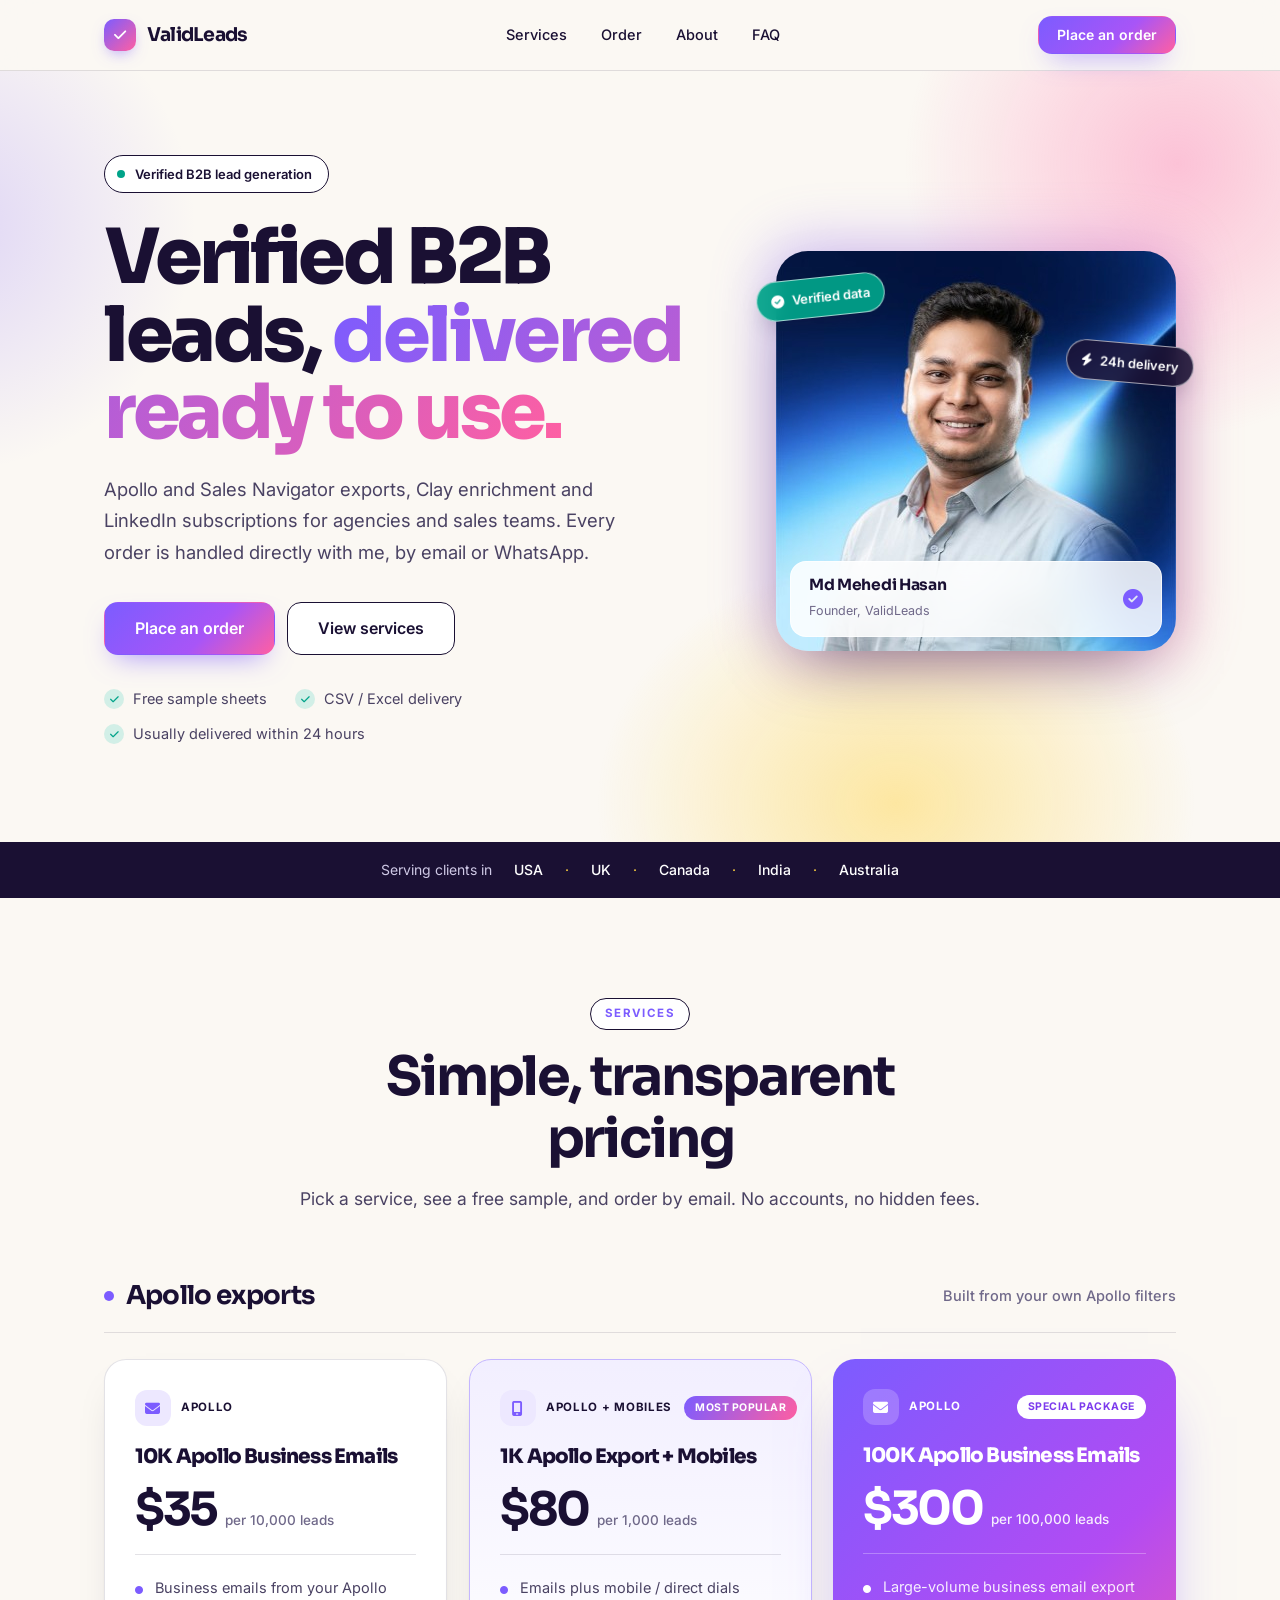
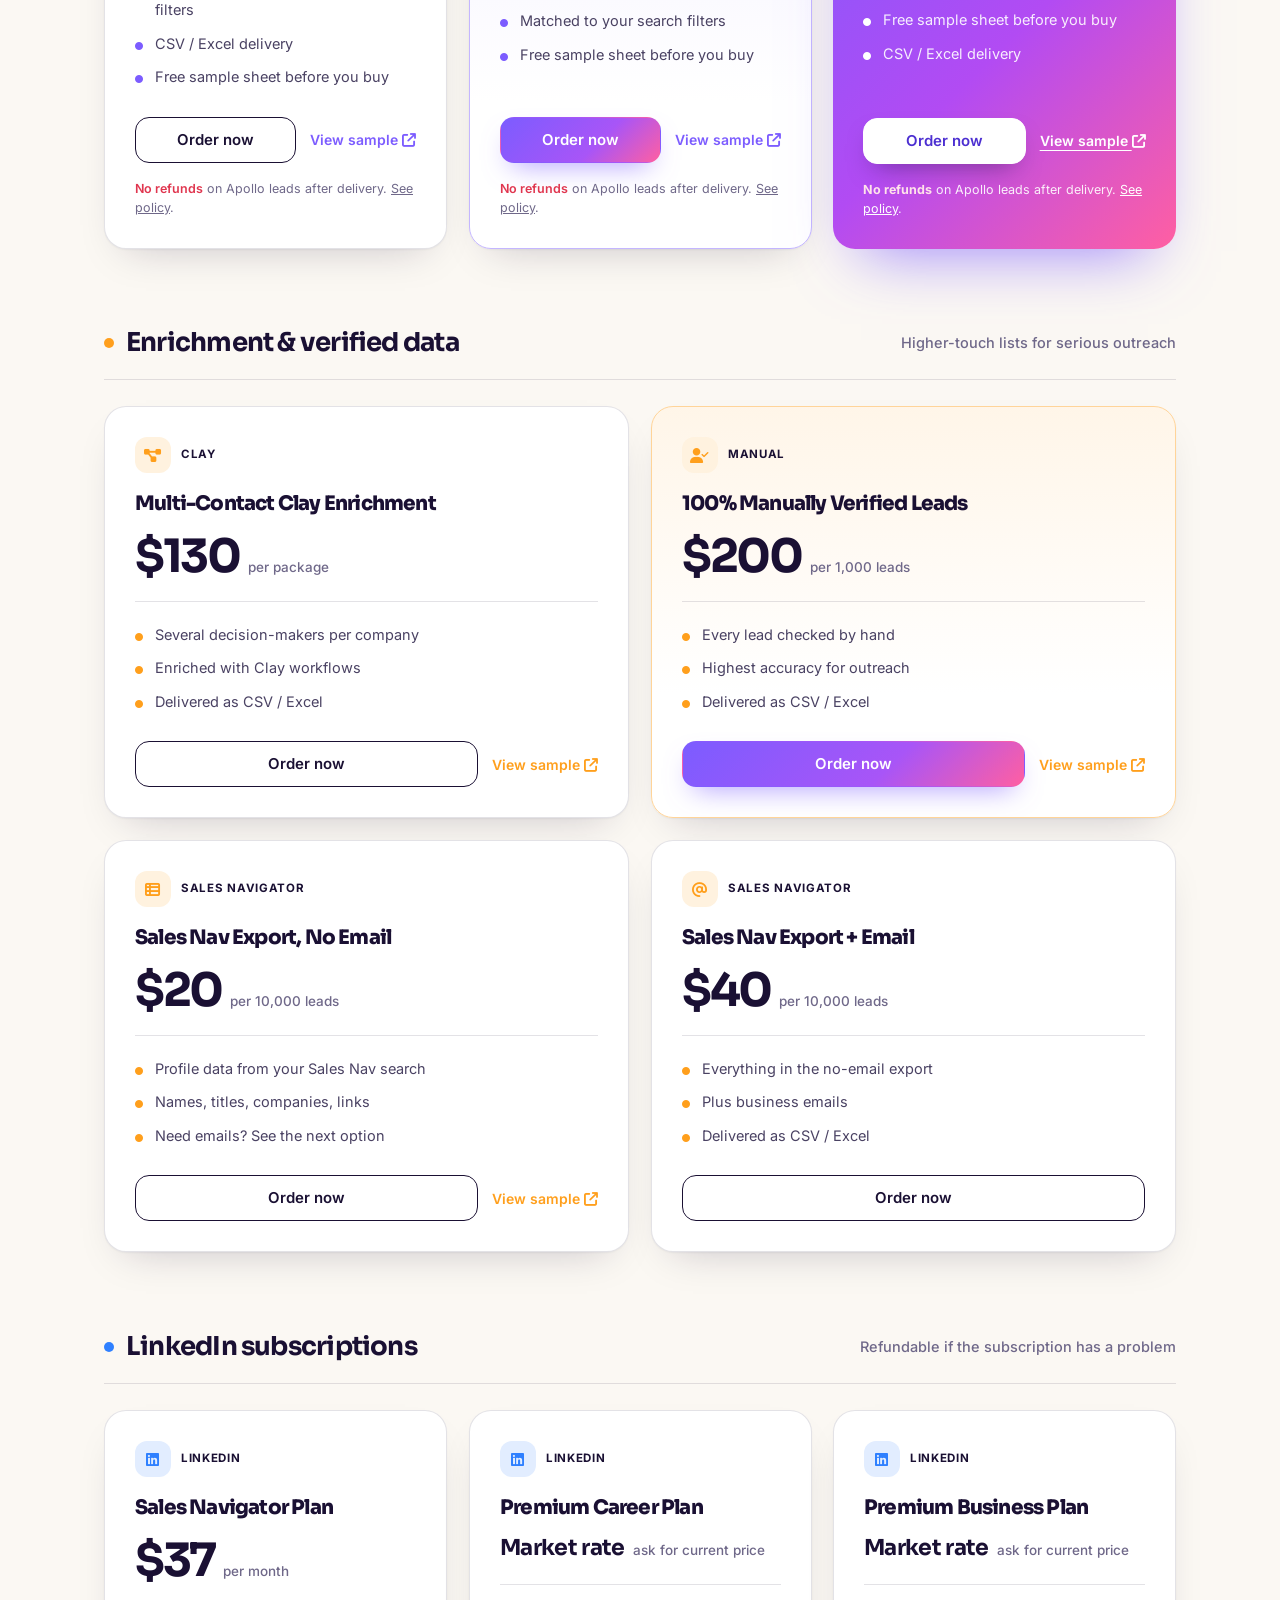
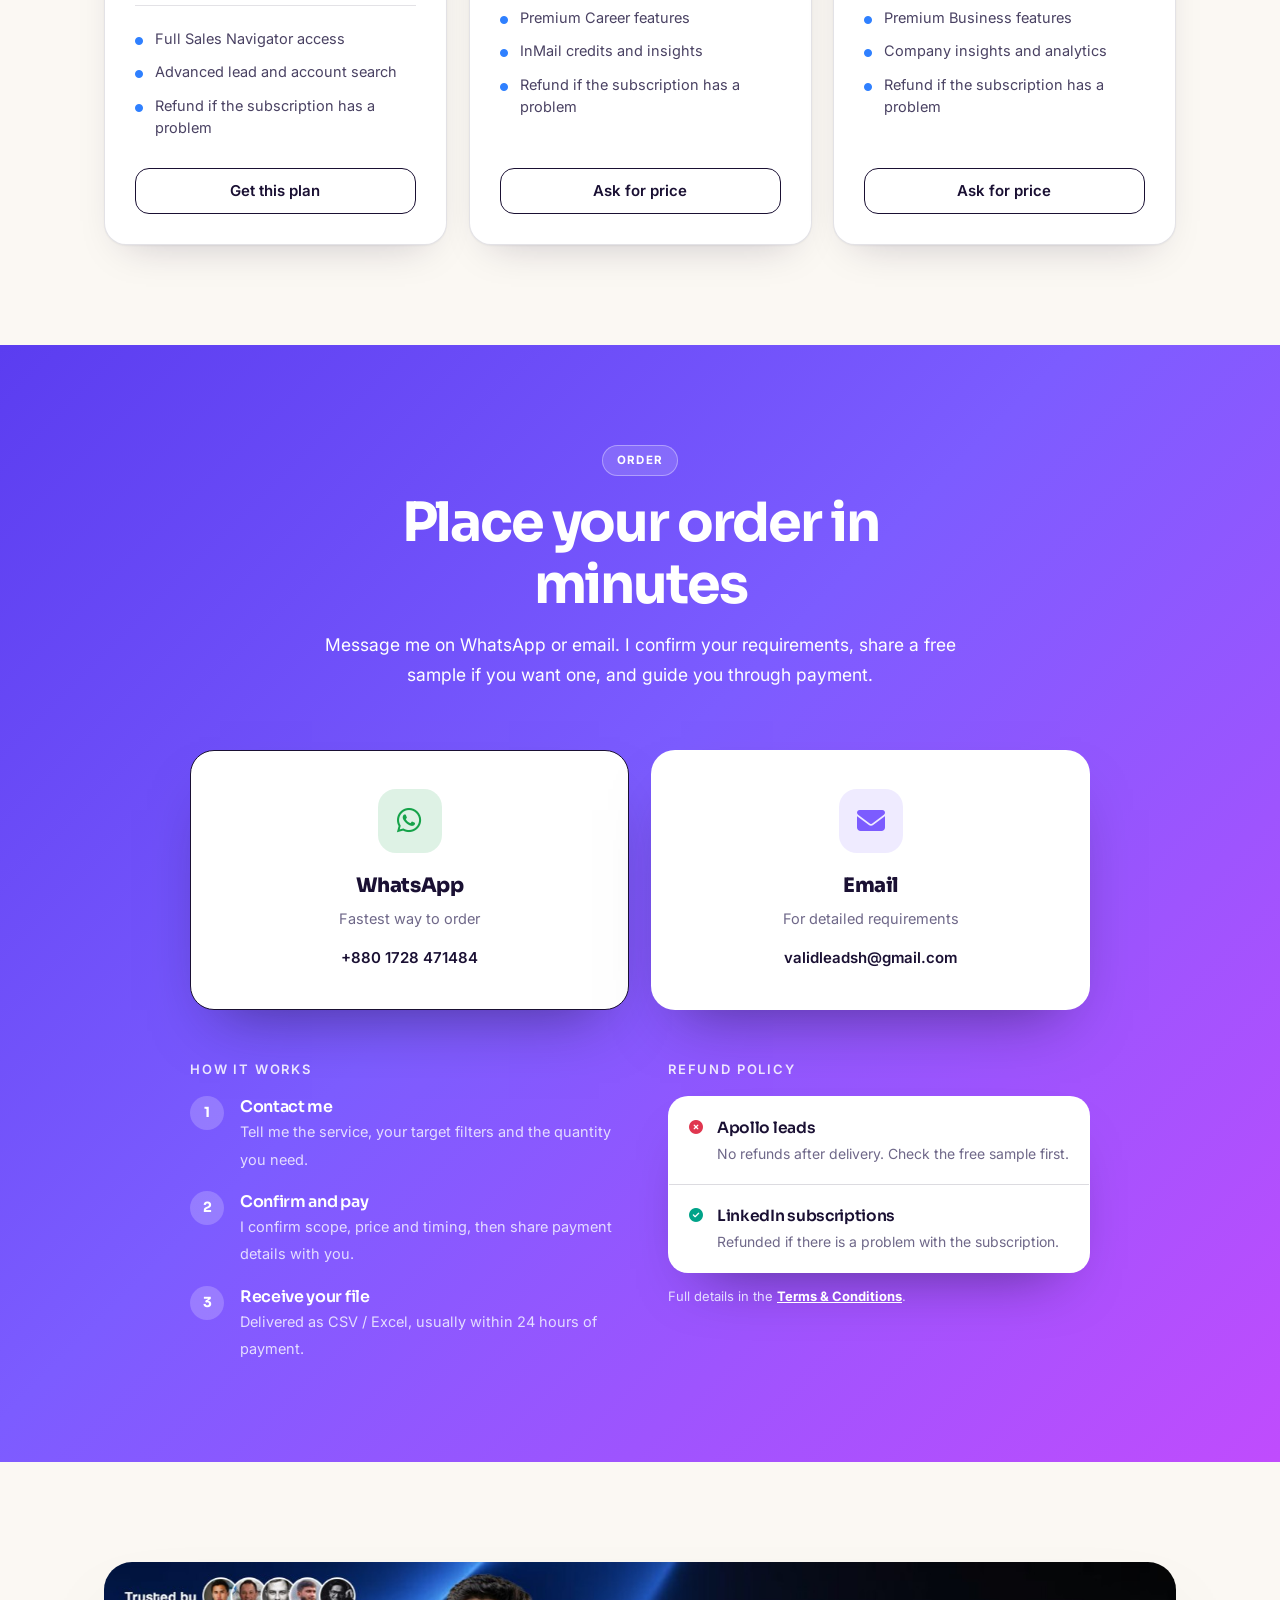
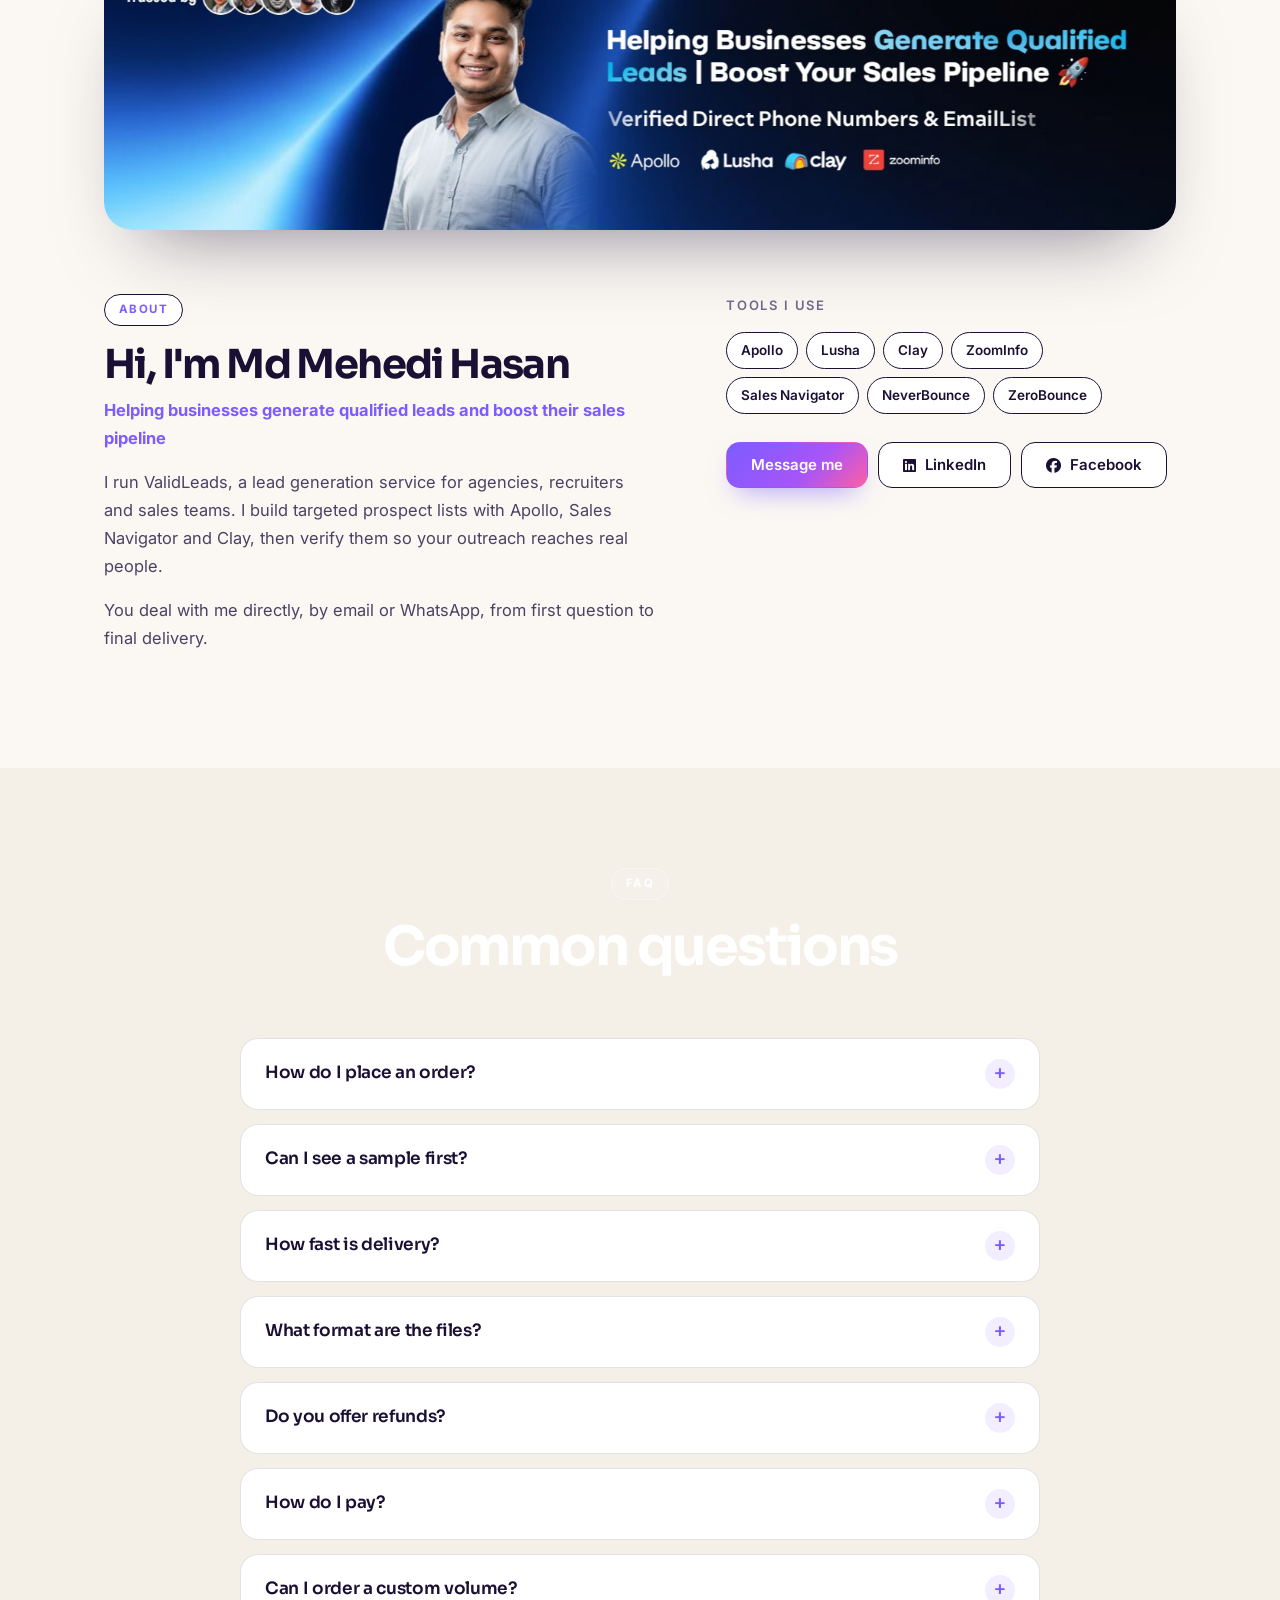
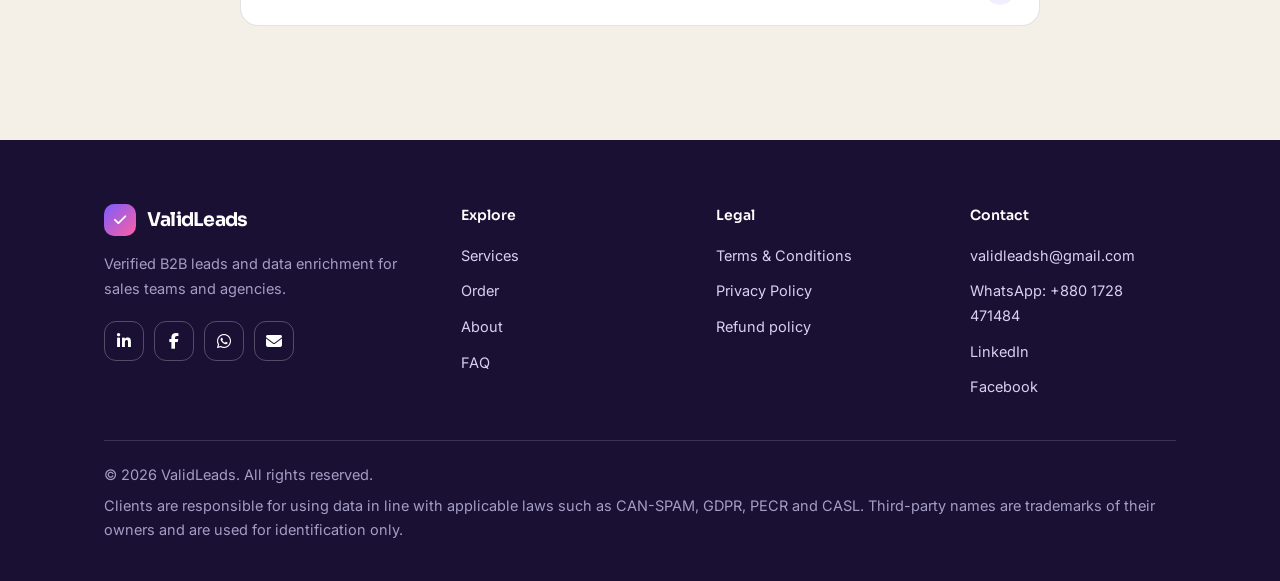
==== commit b78adff3: "Smoother premium card hover/reveal animations Co-Authored-By: Claude Sonnet 5.5 <noreply@anthropic.c" ====
--- a/index.html
+++ b/index.html
@@ -26,7 +26,7 @@
     <link href="https://fonts.googleapis.com/css2?family=Inter:wght@400;500;600&amp;family=Sora:wght@500;600;700&amp;display=swap" rel="stylesheet">
     <link rel="stylesheet" href="https://cdnjs.cloudflare.com/ajax/libs/font-awesome/6.4.0/css/all.min.css" media="print" onload="this.media='all'">
     <noscript><link rel="stylesheet" href="https://cdnjs.cloudflare.com/ajax/libs/font-awesome/6.4.0/css/all.min.css"></noscript>
-    <link rel="stylesheet" href="style.css?v=20">
+    <link rel="stylesheet" href="style.css?v=21">
 
     <!-- Structured data -->
     <script type="application/ld+json">
--- a/style.css
+++ b/style.css
@@ -662,3 +662,62 @@
 .doc a{font-weight:600}
 @media (max-width:860px){.nav-links{border-bottom:1px solid var(--line)}}
 @media (max-width:600px){.sticker.s1{left:-6px}.sticker.s2{right:-4px}}
+
+/* ==========================================================
+   Smooth premium card interactions
+   ========================================================== */
+@keyframes rise{from{opacity:0;transform:translateY(22px) scale(.985)}to{opacity:1;transform:none}}
+.js .reveal.in{animation:rise .8s cubic-bezier(.22,1,.36,1) backwards}
+
+.card{
+  position:relative;overflow:hidden;will-change:transform;
+  transition:transform .55s cubic-bezier(.22,1,.36,1),box-shadow .55s cubic-bezier(.22,1,.36,1),border-color .4s ease,background .4s ease;
+}
+.card.special{overflow:hidden}
+/* soft light sweep */
+.card:not(.special)::after{
+  content:'';position:absolute;inset:0;border-radius:inherit;pointer-events:none;opacity:0;
+  background:radial-gradient(420px circle at 50% -10%,color-mix(in srgb,var(--c) 16%,transparent),transparent 60%);
+  transition:opacity .6s ease;
+}
+.card.special::after{
+  display:block;content:'';position:absolute;inset:0;border-radius:inherit;pointer-events:none;opacity:0;
+  background:linear-gradient(115deg,transparent 35%,rgba(255,255,255,.28) 50%,transparent 65%);
+  background-size:250% 100%;background-position:150% 0;
+  transition:opacity .4s ease,background-position 1s cubic-bezier(.22,1,.36,1);
+}
+.card:hover{
+  transform:translateY(-8px) scale(1.012);
+  box-shadow:0 2px 6px rgba(26,16,51,.05),0 40px 70px -30px color-mix(in srgb,var(--c) 55%,rgba(26,16,51,.4));
+  border-color:color-mix(in srgb,var(--c) 40%,#fff);
+}
+.card:hover::after{opacity:1}
+.card.special:hover::after{background-position:-50% 0}
+.card.special:hover{box-shadow:0 44px 80px -30px rgba(124,92,255,.85)}
+
+/* inner motion */
+.tag i{transition:transform .5s cubic-bezier(.34,1.56,.64,1),background .3s,color .3s}
+.card:hover .tag i{transform:translateY(-2px) rotate(-8deg) scale(1.12);background:var(--c);color:#fff}
+.card.special:hover .tag i{background:#fff;color:#7c3aed}
+.price .amount{display:inline-block;transition:transform .5s cubic-bezier(.22,1,.36,1)}
+.card:hover .price .amount{transform:translateX(3px)}
+.features li{transition:transform .45s cubic-bezier(.22,1,.36,1)}
+.card:hover .features li{transform:translateX(3px)}
+.card:hover .features li:nth-child(2){transition-delay:.04s}
+.card:hover .features li:nth-child(3){transition-delay:.08s}
+.sample{transition:letter-spacing .3s ease,opacity .3s}
+.card:hover .sample{letter-spacing:.01em}
+.btn{transition:transform .35s cubic-bezier(.22,1,.36,1),box-shadow .35s ease,background .3s,border-color .3s,color .3s}
+.card:hover .btn-outline{border-color:var(--c);color:var(--c)}
+.card.special:hover .btn-outline{color:#4c2fd1;border-color:#fff}
+.card:active{transform:translateY(-3px) scale(.995);transition-duration:.15s}
+
+/* touch devices: gentle press feedback instead of hover */
+@media (hover:none){
+  .card:hover{transform:none;box-shadow:var(--shadow)}
+  .card:active{transform:scale(.985)}
+}
+@media (prefers-reduced-motion:reduce){
+  .card,.card *,.js .reveal.in{transition:none!important;animation:none!important}
+  .card:hover{transform:none}
+}
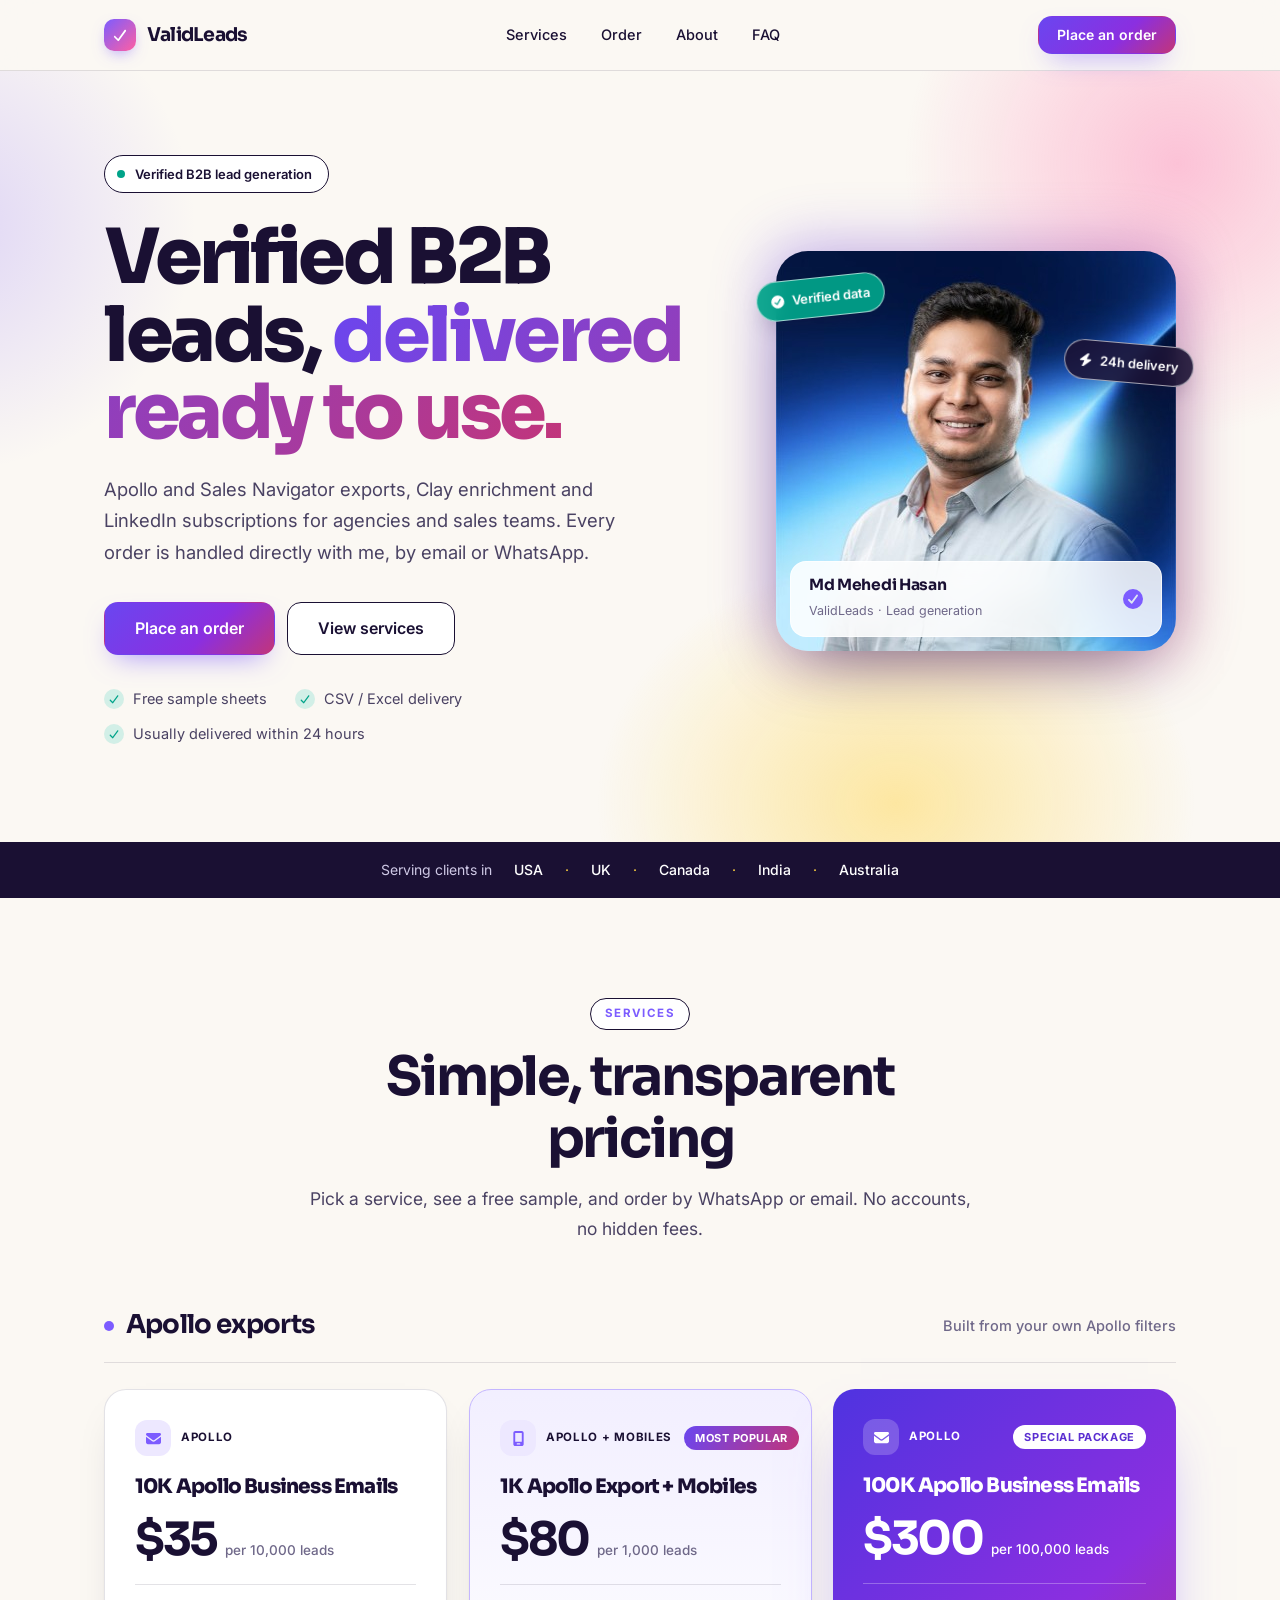
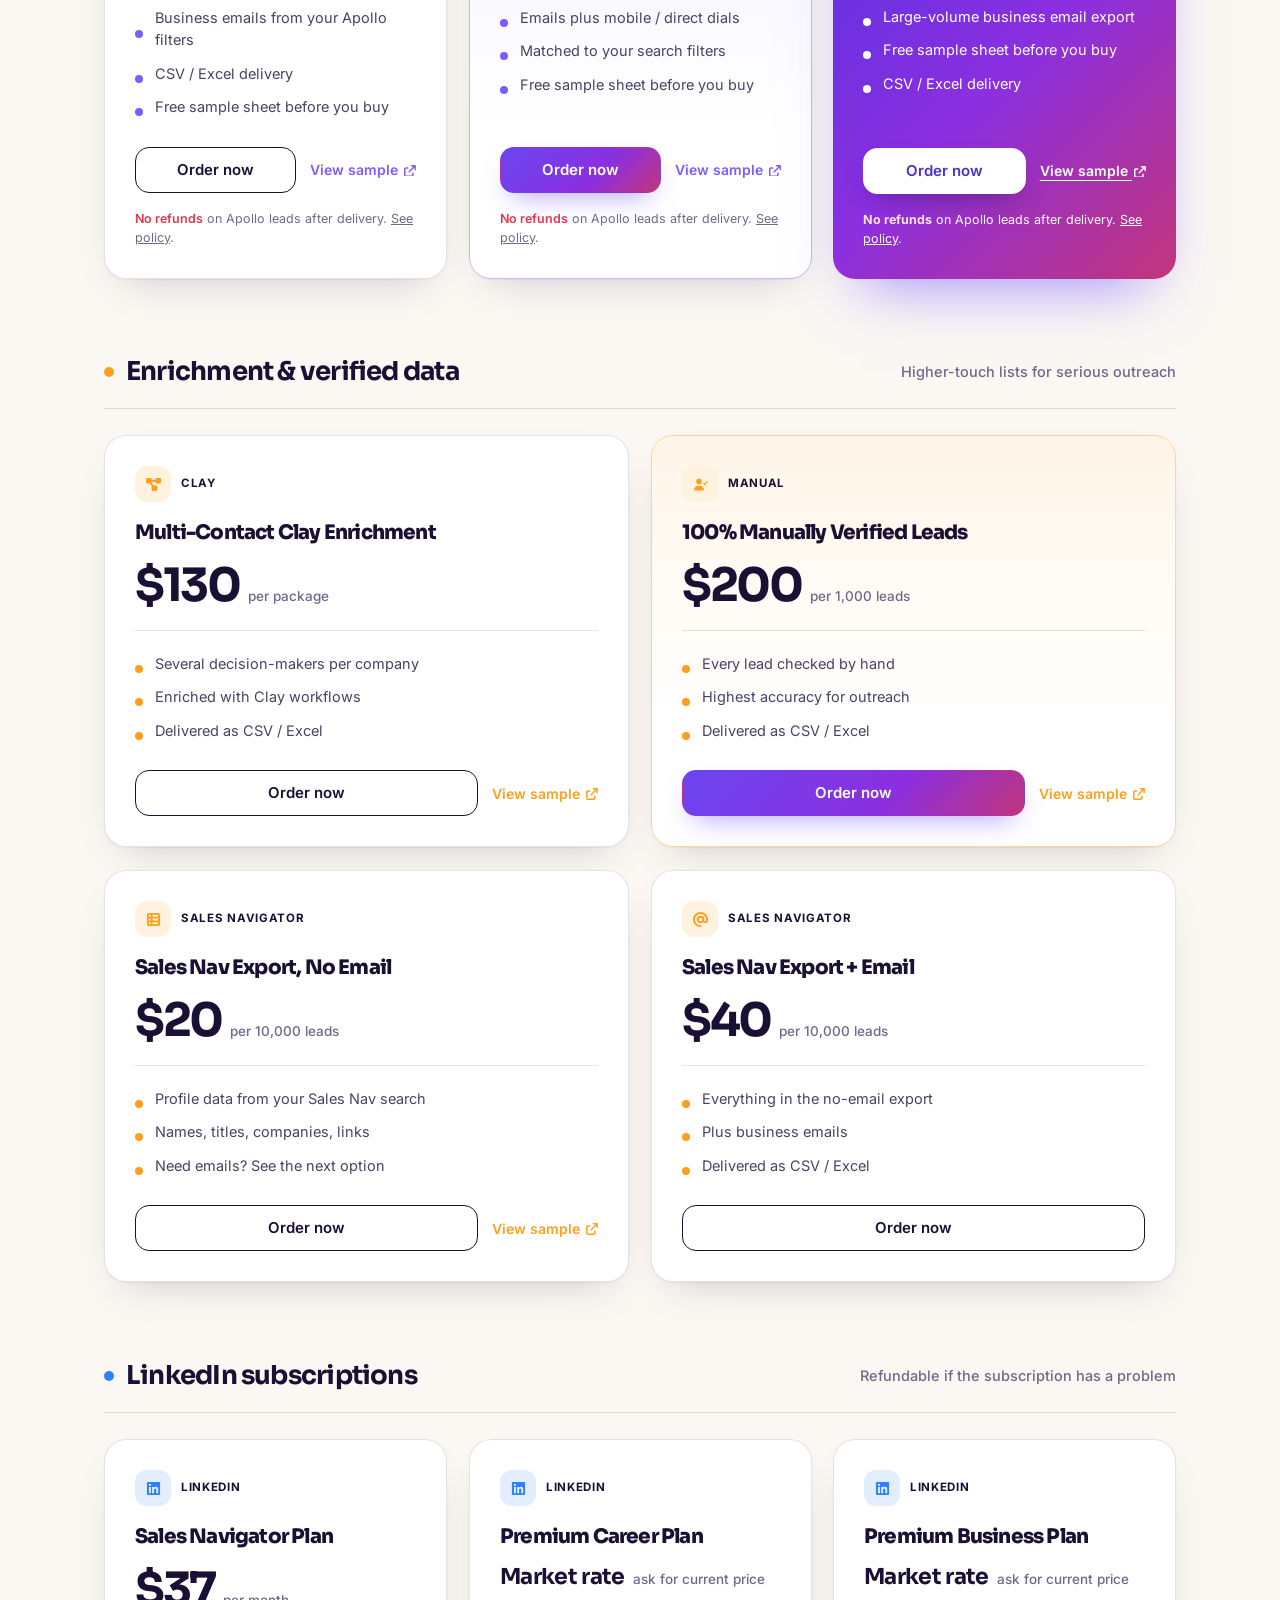
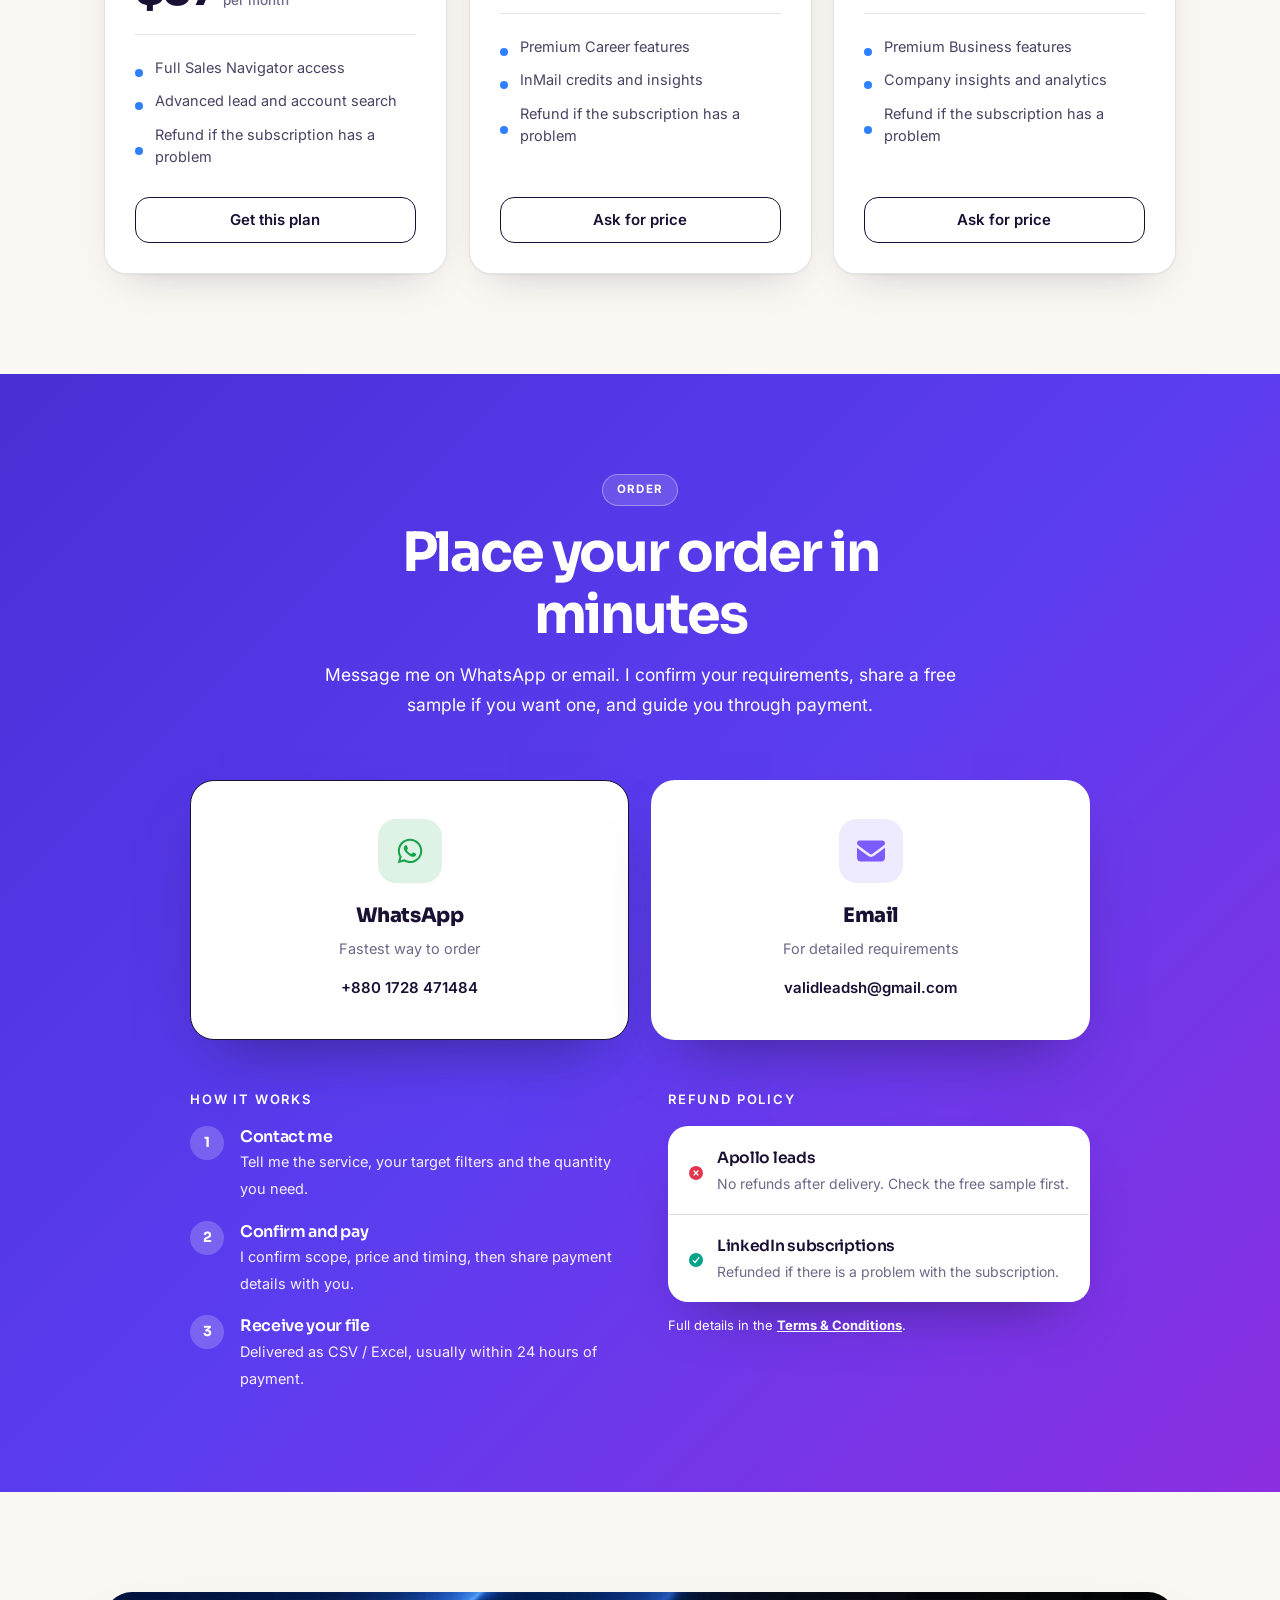
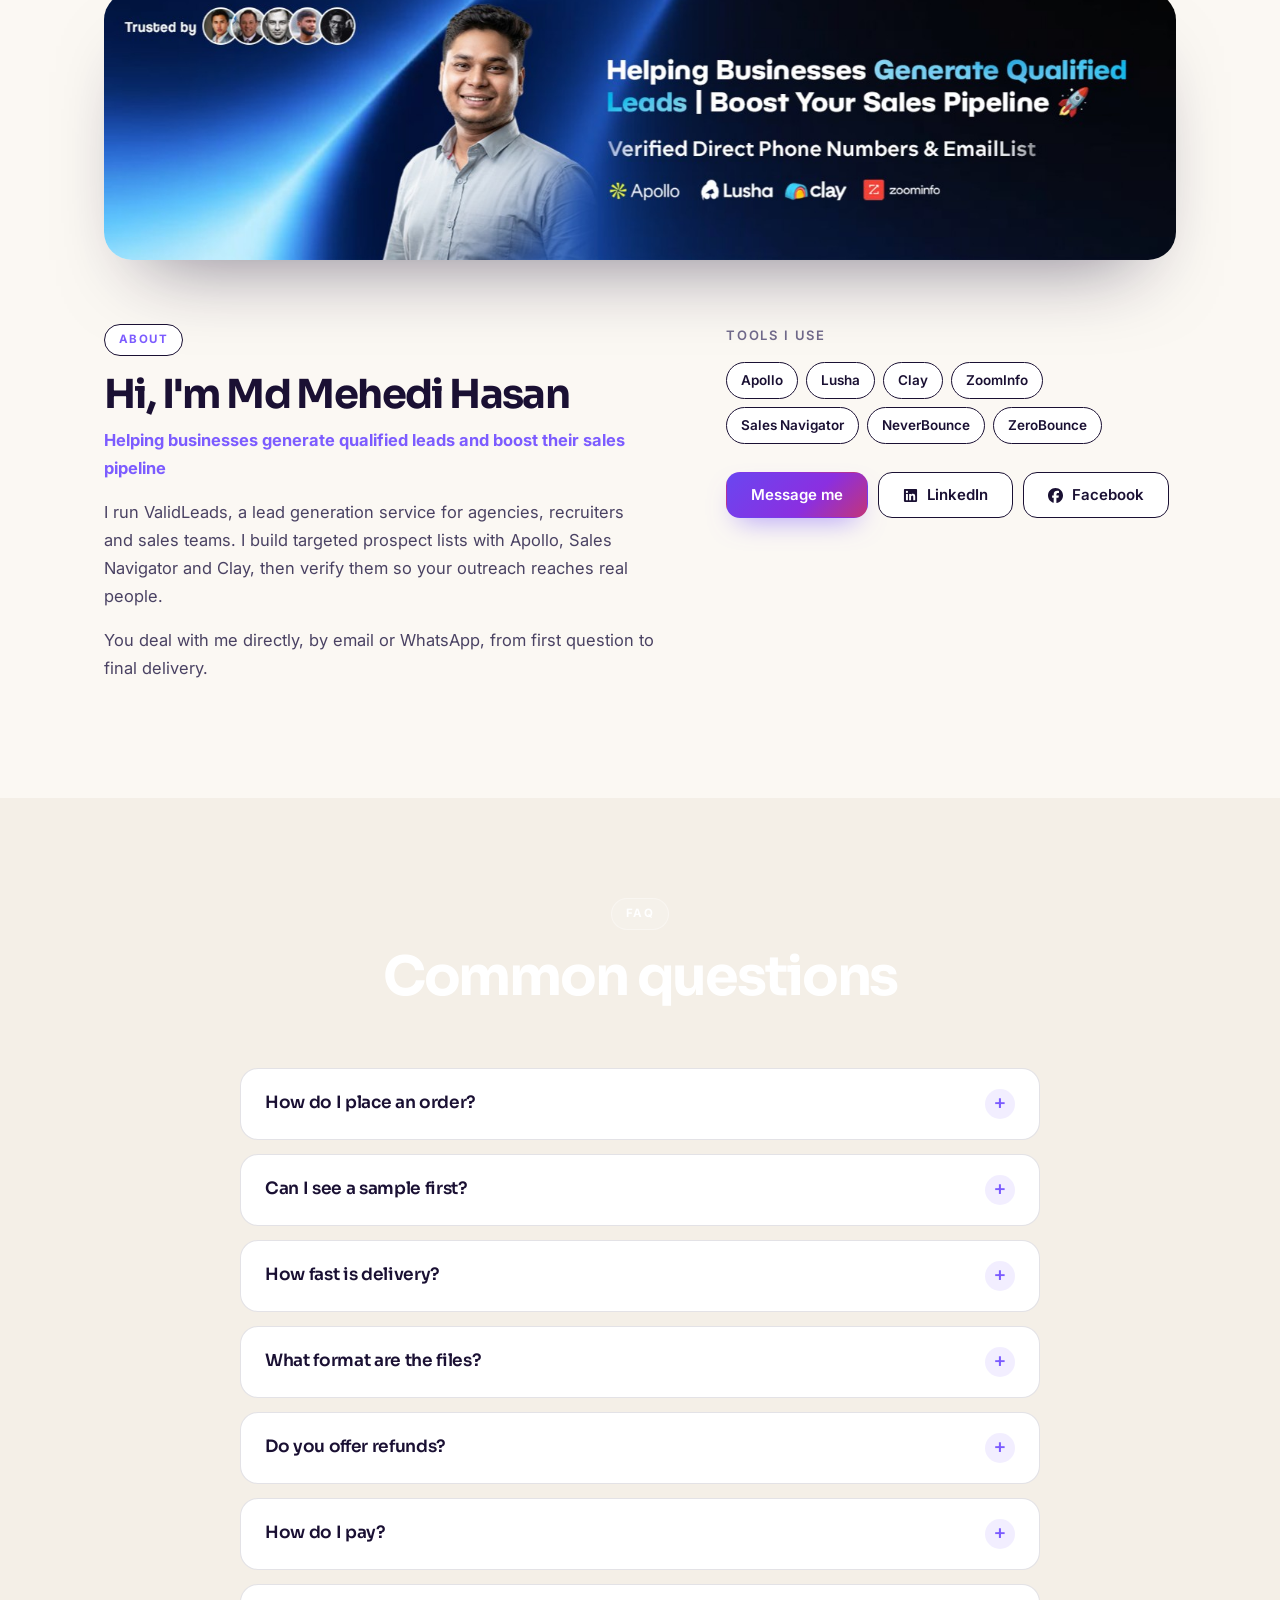
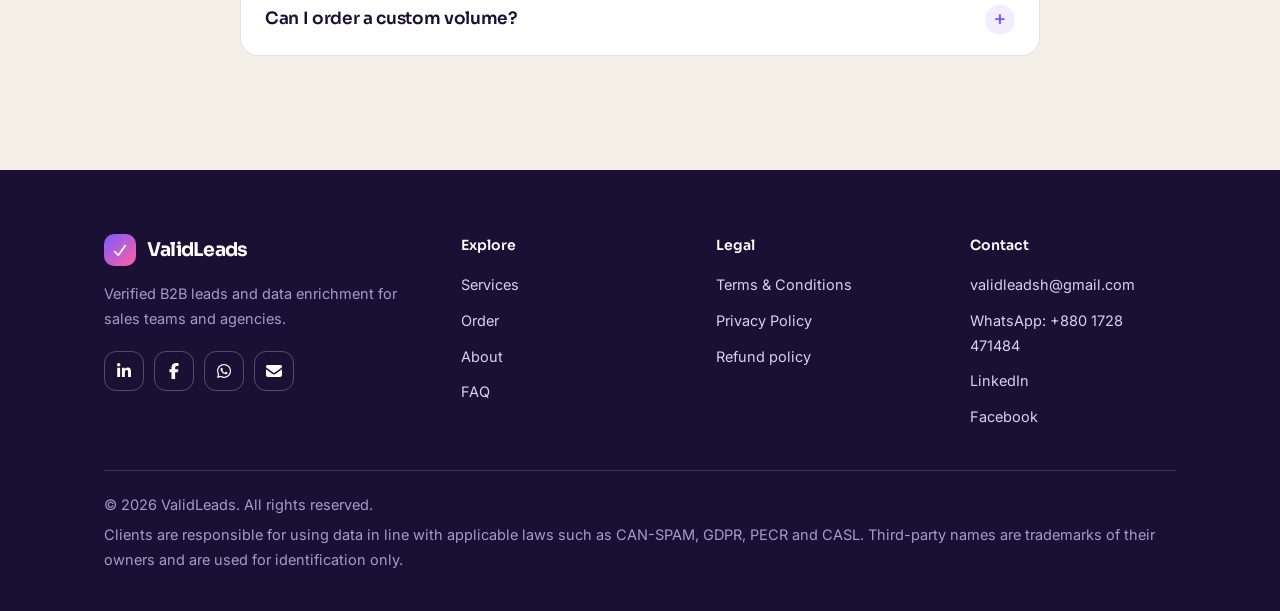
==== commit ede06a41: "Audit fixes: inline SVG icons, font weights, contrast, mobile CTA, copy consistency, OG image, legal" ====
--- a/index.html
+++ b/index.html
@@ -13,7 +13,10 @@
     <meta property="og:description" content="Verified prospect lists, Apollo exports, direct dials, Clay enrichment and LinkedIn Sales Navigator solutions with fast delivery.">
     <meta property="og:type" content="website">
     <meta property="og:url" content="https://mehedi4upwork.github.io/lead-services/">
-    <meta property="og:image" content="https://mehedi4upwork.github.io/lead-services/assets/trusted-by-cover.jpg">
+    <meta property="og:image" content="https://mehedi4upwork.github.io/lead-services/assets/og-image.jpg">
+    <meta property="og:image:width" content="1200">
+    <meta property="og:image:height" content="630">
+    <meta name="twitter:image" content="https://mehedi4upwork.github.io/lead-services/assets/og-image.jpg">
     <meta name="twitter:card" content="summary_large_image">
 
     <link rel="icon" href="data:image/svg+xml,%3Csvg xmlns='http://www.w3.org/2000/svg' viewBox='0 0 64 64'%3E%3Cdefs%3E%3ClinearGradient id='g' x1='0' y1='0' x2='1' y2='1'%3E%3Cstop offset='0' stop-color='%233b82f6'/%3E%3Cstop offset='1' stop-color='%2322d3ee'/%3E%3C/linearGradient%3E%3C/defs%3E%3Crect width='64' height='64' rx='15' fill='url(%23g)'/%3E%3Cpath d='M18 33l9 9 19-20' fill='none' stroke='%2304101f' stroke-width='7' stroke-linecap='round' stroke-linejoin='round'/%3E%3C/svg%3E">
@@ -23,10 +26,8 @@
     <!-- Fonts & icons -->
     <link rel="preconnect" href="https://fonts.googleapis.com">
     <link rel="preconnect" href="https://fonts.gstatic.com" crossorigin>
-    <link href="https://fonts.googleapis.com/css2?family=Inter:wght@400;500;600&amp;family=Sora:wght@500;600;700&amp;display=swap" rel="stylesheet">
-    <link rel="stylesheet" href="https://cdnjs.cloudflare.com/ajax/libs/font-awesome/6.4.0/css/all.min.css" media="print" onload="this.media='all'">
-    <noscript><link rel="stylesheet" href="https://cdnjs.cloudflare.com/ajax/libs/font-awesome/6.4.0/css/all.min.css"></noscript>
-    <link rel="stylesheet" href="style.css?v=21">
+    <link href="https://fonts.googleapis.com/css2?family=Inter:wght@400;500;600;700&amp;family=Sora:wght@500;600;700;800&amp;display=swap" rel="stylesheet">
+    <link rel="stylesheet" href="style.css?v=22">
 
     <!-- Structured data -->
     <script type="application/ld+json">
@@ -49,10 +50,10 @@
 <body id="top">
 <a href="#services" class="skip-link">Skip to services</a>
 <nav class="site-nav" aria-label="Main navigation"><div class="container nav-inner">
-<a href="#top" class="brand" aria-label="ValidLeads home"><span class="brand-mark"><i class="fa-solid fa-check" aria-hidden="true"></i></span>ValidLeads</a>
+<a href="#top" class="brand" aria-label="ValidLeads home"><span class="brand-mark"><i class="ic fa-check" aria-hidden="true"><svg viewBox="0 0 448 512" aria-hidden="true" focusable="false"><path d="M434.8 70.1c14.3 10.4 17.5 30.4 7.1 44.7l-256 352c-5.5 7.6-14 12.3-23.4 13.1s-18.5-2.7-25.1-9.3l-128-128c-12.5-12.5-12.5-32.8 0-45.3s32.8-12.5 45.3 0l101.5 101.5 234-321.7c10.4-14.3 30.4-17.5 44.7-7.1z"/></svg></i></span>ValidLeads</a>
 <ul class="nav-links" id="nav-links"><li><a href="#services">Services</a></li><li><a href="#order">Order</a></li><li><a href="#about">About</a></li><li><a href="#faq">FAQ</a></li></ul>
 <div class="nav-actions"><a class="btn btn-primary btn-sm" href="#order">Place an order</a>
-<button class="menu-toggle" id="menu-toggle" type="button" aria-label="Open menu" aria-expanded="false" aria-controls="nav-links"><i class="fa-solid fa-bars" aria-hidden="true"></i></button></div>
+<button class="menu-toggle" id="menu-toggle" type="button" aria-label="Open menu" aria-expanded="false" aria-controls="nav-links"><i class="ic fa-bars" aria-hidden="true"><svg viewBox="0 0 448 512" aria-hidden="true" focusable="false"><path d="M0 96c0-17.7 14.3-32 32-32h384c17.7 0 32 14.3 32 32s-14.3 32-32 32H32c-17.7 0-32-14.3-32-32m0 160c0-17.7 14.3-32 32-32h384c17.7 0 32 14.3 32 32s-14.3 32-32 32H32c-17.7 0-32-14.3-32-32m448 160c0 17.7-14.3 32-32 32H32c-17.7 0-32-14.3-32-32s14.3-32 32-32h384c17.7 0 32 14.3 32 32"/></svg></i></button></div>
 </div></nav>
 <main>
 <header class="hero"><div class="container hero-grid"><div>
@@ -60,76 +61,76 @@
 <h1>Verified B2B leads, <span class="grad-text">delivered ready to use.</span></h1>
 <p class="lead">Apollo and Sales Navigator exports, Clay enrichment and LinkedIn subscriptions for agencies and sales teams. Every order is handled directly with me, by email or WhatsApp.</p>
 <div class="hero-cta"><a class="btn btn-primary btn-lg" href="#order">Place an order</a><a class="btn btn-outline btn-lg" href="#services">View services</a></div>
-<ul class="hero-points"><li><i class="fa-solid fa-check" aria-hidden="true"></i> Free sample sheets</li><li><i class="fa-solid fa-check" aria-hidden="true"></i> CSV / Excel delivery</li><li><i class="fa-solid fa-check" aria-hidden="true"></i> Usually delivered within 24 hours</li></ul>
+<ul class="hero-points"><li><i class="ic fa-check" aria-hidden="true"><svg viewBox="0 0 448 512" aria-hidden="true" focusable="false"><path d="M434.8 70.1c14.3 10.4 17.5 30.4 7.1 44.7l-256 352c-5.5 7.6-14 12.3-23.4 13.1s-18.5-2.7-25.1-9.3l-128-128c-12.5-12.5-12.5-32.8 0-45.3s32.8-12.5 45.3 0l101.5 101.5 234-321.7c10.4-14.3 30.4-17.5 44.7-7.1z"/></svg></i> Free sample sheets</li><li><i class="ic fa-check" aria-hidden="true"><svg viewBox="0 0 448 512" aria-hidden="true" focusable="false"><path d="M434.8 70.1c14.3 10.4 17.5 30.4 7.1 44.7l-256 352c-5.5 7.6-14 12.3-23.4 13.1s-18.5-2.7-25.1-9.3l-128-128c-12.5-12.5-12.5-32.8 0-45.3s32.8-12.5 45.3 0l101.5 101.5 234-321.7c10.4-14.3 30.4-17.5 44.7-7.1z"/></svg></i> CSV / Excel delivery</li><li><i class="ic fa-check" aria-hidden="true"><svg viewBox="0 0 448 512" aria-hidden="true" focusable="false"><path d="M434.8 70.1c14.3 10.4 17.5 30.4 7.1 44.7l-256 352c-5.5 7.6-14 12.3-23.4 13.1s-18.5-2.7-25.1-9.3l-128-128c-12.5-12.5-12.5-32.8 0-45.3s32.8-12.5 45.3 0l101.5 101.5 234-321.7c10.4-14.3 30.4-17.5 44.7-7.1z"/></svg></i> Usually delivered within 24 hours</li></ul>
 </div>
-<div class="portrait-card"><img src="assets/profile.jpg" width="400" height="400" alt="Md Mehedi Hasan, founder of ValidLeads">
-<span class="sticker s1"><i class="fa-solid fa-circle-check" aria-hidden="true"></i> Verified data</span><span class="sticker s2"><i class="fa-solid fa-bolt" aria-hidden="true"></i> 24h delivery</span><div class="portrait-meta"><div><strong>Md Mehedi Hasan</strong><span>Founder, ValidLeads</span></div><i class="fa-solid fa-circle-check verified" aria-hidden="true"></i></div></div>
+<div class="portrait-card"><img src="assets/profile.jpg" width="400" height="400" alt="Md Mehedi Hasan of ValidLeads">
+<span class="sticker s1"><i class="ic fa-circle-check" aria-hidden="true"><svg viewBox="0 0 512 512" aria-hidden="true" focusable="false"><path d="M256 512a256 256 0 1 1 0-512 256 256 0 1 1 0 512m118-366.3c-10.7-7.8-25.7-5.4-33.5 5.3L221.1 315.2 169 263.1c-9.4-9.4-24.6-9.4-33.9 0s-9.4 24.6 0 33.9l72 72c5 5 11.8 7.5 18.8 7s13.4-4.1 17.5-9.8l135.9-187c7.8-10.7 5.4-25.7-5.3-33.5"/></svg></i> Verified data</span><span class="sticker s2"><i class="ic fa-bolt" aria-hidden="true"><svg viewBox="0 0 448 512" aria-hidden="true" focusable="false"><path d="M338.8-9.9c11.9 8.6 16.3 24.2 10.9 37.8L271.3 224H416c13.5 0 25.5 8.4 30.1 21.1s.7 26.9-9.6 35.5l-288 240c-11.3 9.4-27.4 9.9-39.3 1.3s-16.3-24.2-10.9-37.8L176.7 288H32c-13.5 0-25.5-8.4-30.1-21.1s-.7-26.9 9.6-35.5l288-240c11.3-9.4 27.4-9.9 39.3-1.3"/></svg></i> 24h delivery</span><div class="portrait-meta"><div><strong>Md Mehedi Hasan</strong><span>ValidLeads · Lead generation</span></div><i class="ic fa-circle-check verified" aria-hidden="true"><svg viewBox="0 0 512 512" aria-hidden="true" focusable="false"><path d="M256 512a256 256 0 1 1 0-512 256 256 0 1 1 0 512m118-366.3c-10.7-7.8-25.7-5.4-33.5 5.3L221.1 315.2 169 263.1c-9.4-9.4-24.6-9.4-33.9 0s-9.4 24.6 0 33.9l72 72c5 5 11.8 7.5 18.8 7s13.4-4.1 17.5-9.8l135.9-187c7.8-10.7 5.4-25.7-5.3-33.5"/></svg></i></div></div>
 </div></header>
 <div class="markets"><div class="container"><span>Serving clients in</span><strong>USA</strong><span class="sep">·</span><strong>UK</strong><span class="sep">·</span><strong>Canada</strong><span class="sep">·</span><strong>India</strong><span class="sep">·</span><strong>Australia</strong></div></div>
 
 <section class="section" id="services"><div class="container">
-<div class="section-head"><div class="eyebrow">Services</div><h2>Simple, transparent pricing</h2><p>Pick a service, see a free sample, and order by email. No accounts, no hidden fees.</p></div>
+<div class="section-head"><div class="eyebrow">Services</div><h2>Simple, transparent pricing</h2><p>Pick a service, see a free sample, and order by WhatsApp or email. No accounts, no hidden fees.</p></div>
 <div class="group g-violet"><div class="group-head"><h3>Apollo exports</h3><p>Built from your own Apollo filters</p></div><div class="grid g3"><article class="card">
-<div class="card-head"><span class="tag"><i class="fa-solid fa-envelope" aria-hidden="true"></i> Apollo</span></div>
+<div class="card-head"><span class="tag"><i class="ic fa-envelope" aria-hidden="true"><svg viewBox="0 0 512 512" aria-hidden="true" focusable="false"><path d="M48 64C21.5 64 0 85.5 0 112c0 15.1 7.1 29.3 19.2 38.4l208 156a48 48 0 0 0 57.6 0l208-156c12.1-9.1 19.2-23.3 19.2-38.4 0-26.5-21.5-48-48-48zM0 196v188c0 35.3 28.7 64 64 64h384c35.3 0 64-28.7 64-64V196L313.6 344.8c-34.1 25.6-81.1 25.6-115.2 0z"/></svg></i> Apollo</span></div>
 <h3>10K Apollo Business Emails</h3>
 <div class="price"><span class="amount">$35</span><span class="per">per 10,000 leads</span></div>
-<ul class="features"><li><i class="fa-solid fa-circle" aria-hidden="true"></i><span>Business emails from your Apollo filters</span></li><li><i class="fa-solid fa-circle" aria-hidden="true"></i><span>CSV / Excel delivery</span></li><li><i class="fa-solid fa-circle" aria-hidden="true"></i><span>Free sample sheet before you buy</span></li></ul>
-<div class="card-foot"><a class="btn btn-outline" href="https://wa.me/8801728471484?text=Hello%2C%20I%27m%20interested%20in%3A%2010K%20Apollo%20Business%20Emails%20%28%2435%29" target="_blank" rel="noopener" data-service="10K Apollo Business Emails ($35)">Order now</a><a class="sample" href="https://docs.google.com/spreadsheets/d/1Qose_2CksCCKL--RXz_r26WcjTW1NfEo3hcr6yFzFEg/edit?gid=0#gid=0" target="_blank" rel="noopener">View sample <i class="fa-solid fa-arrow-up-right-from-square" aria-hidden="true"></i></a></div><p class="note"><span class="no">No refunds</span> on Apollo leads after delivery. <a href="terms.html#refunds" style="text-decoration:underline">See policy</a>.</p>
+<ul class="features"><li><i class="ic fa-circle" aria-hidden="true"><svg viewBox="0 0 512 512" aria-hidden="true" focusable="false"><path d="M0 256a256 256 0 1 1 512 0 256 256 0 1 1-512 0"/></svg></i><span>Business emails from your Apollo filters</span></li><li><i class="ic fa-circle" aria-hidden="true"><svg viewBox="0 0 512 512" aria-hidden="true" focusable="false"><path d="M0 256a256 256 0 1 1 512 0 256 256 0 1 1-512 0"/></svg></i><span>CSV / Excel delivery</span></li><li><i class="ic fa-circle" aria-hidden="true"><svg viewBox="0 0 512 512" aria-hidden="true" focusable="false"><path d="M0 256a256 256 0 1 1 512 0 256 256 0 1 1-512 0"/></svg></i><span>Free sample sheet before you buy</span></li></ul>
+<div class="card-foot"><a class="btn btn-outline" href="https://wa.me/8801728471484?text=Hello%2C%20I%27m%20interested%20in%3A%2010K%20Apollo%20Business%20Emails%20%28%2435%29" target="_blank" rel="noopener" data-service="10K Apollo Business Emails ($35)">Order now</a><a class="sample" href="https://docs.google.com/spreadsheets/d/1Qose_2CksCCKL--RXz_r26WcjTW1NfEo3hcr6yFzFEg/edit?gid=0#gid=0" target="_blank" rel="noopener">View sample <i class="ic fa-arrow-up-right-from-square" aria-hidden="true"><svg viewBox="0 0 512 512" aria-hidden="true" focusable="false"><path d="M320 0c-17.7 0-32 14.3-32 32s14.3 32 32 32h82.7L201.3 265.4c-12.5 12.5-12.5 32.8 0 45.3s32.8 12.5 45.3 0L448 109.3V192c0 17.7 14.3 32 32 32s32-14.3 32-32V32c0-17.7-14.3-32-32-32zM80 96c-44.2 0-80 35.8-80 80v256c0 44.2 35.8 80 80 80h256c44.2 0 80-35.8 80-80v-80c0-17.7-14.3-32-32-32s-32 14.3-32 32v80c0 8.8-7.2 16-16 16H80c-8.8 0-16-7.2-16-16V176c0-8.8 7.2-16 16-16h80c17.7 0 32-14.3 32-32s-14.3-32-32-32z"/></svg></i></a></div><p class="note"><span class="no">No refunds</span> on Apollo leads after delivery. <a href="terms.html#refunds" style="text-decoration:underline">See policy</a>.</p>
 </article><article class="card featured">
-<div class="card-head"><span class="tag"><i class="fa-solid fa-mobile-screen" aria-hidden="true"></i> Apollo + Mobiles</span><span class="pop">Most popular</span></div>
+<div class="card-head"><span class="tag"><i class="ic fa-mobile-screen" aria-hidden="true"><svg viewBox="0 0 384 512" aria-hidden="true" focusable="false"><path d="M16 64C16 28.7 44.7 0 80 0h224c35.3 0 64 28.7 64 64v384c0 35.3-28.7 64-64 64H80c-35.3 0-64-28.7-64-64zm112 376c0 13.3 10.7 24 24 24h80c13.3 0 24-10.7 24-24s-10.7-24-24-24h-80c-13.3 0-24 10.7-24 24M304 64H80v304h224z"/></svg></i> Apollo + Mobiles</span><span class="pop">Most popular</span></div>
 <h3>1K Apollo Export + Mobiles</h3>
 <div class="price"><span class="amount">$80</span><span class="per">per 1,000 leads</span></div>
-<ul class="features"><li><i class="fa-solid fa-circle" aria-hidden="true"></i><span>Emails plus mobile / direct dials</span></li><li><i class="fa-solid fa-circle" aria-hidden="true"></i><span>Matched to your search filters</span></li><li><i class="fa-solid fa-circle" aria-hidden="true"></i><span>Free sample sheet before you buy</span></li></ul>
-<div class="card-foot"><a class="btn btn-primary" href="https://wa.me/8801728471484?text=Hello%2C%20I%27m%20interested%20in%3A%201K%20Apollo%20Export%20%2B%20Mobiles%20%28%2480%29" target="_blank" rel="noopener" data-service="1K Apollo Export + Mobiles ($80)">Order now</a><a class="sample" href="https://docs.google.com/spreadsheets/d/1dx69_n-OTe4rUTmd6L4pI5xnXWf7ERDtQEXid9Db978/edit?gid=0#gid=0" target="_blank" rel="noopener">View sample <i class="fa-solid fa-arrow-up-right-from-square" aria-hidden="true"></i></a></div><p class="note"><span class="no">No refunds</span> on Apollo leads after delivery. <a href="terms.html#refunds" style="text-decoration:underline">See policy</a>.</p>
+<ul class="features"><li><i class="ic fa-circle" aria-hidden="true"><svg viewBox="0 0 512 512" aria-hidden="true" focusable="false"><path d="M0 256a256 256 0 1 1 512 0 256 256 0 1 1-512 0"/></svg></i><span>Emails plus mobile / direct dials</span></li><li><i class="ic fa-circle" aria-hidden="true"><svg viewBox="0 0 512 512" aria-hidden="true" focusable="false"><path d="M0 256a256 256 0 1 1 512 0 256 256 0 1 1-512 0"/></svg></i><span>Matched to your search filters</span></li><li><i class="ic fa-circle" aria-hidden="true"><svg viewBox="0 0 512 512" aria-hidden="true" focusable="false"><path d="M0 256a256 256 0 1 1 512 0 256 256 0 1 1-512 0"/></svg></i><span>Free sample sheet before you buy</span></li></ul>
+<div class="card-foot"><a class="btn btn-primary" href="https://wa.me/8801728471484?text=Hello%2C%20I%27m%20interested%20in%3A%201K%20Apollo%20Export%20%2B%20Mobiles%20%28%2480%29" target="_blank" rel="noopener" data-service="1K Apollo Export + Mobiles ($80)">Order now</a><a class="sample" href="https://docs.google.com/spreadsheets/d/1dx69_n-OTe4rUTmd6L4pI5xnXWf7ERDtQEXid9Db978/edit?gid=0#gid=0" target="_blank" rel="noopener">View sample <i class="ic fa-arrow-up-right-from-square" aria-hidden="true"><svg viewBox="0 0 512 512" aria-hidden="true" focusable="false"><path d="M320 0c-17.7 0-32 14.3-32 32s14.3 32 32 32h82.7L201.3 265.4c-12.5 12.5-12.5 32.8 0 45.3s32.8 12.5 45.3 0L448 109.3V192c0 17.7 14.3 32 32 32s32-14.3 32-32V32c0-17.7-14.3-32-32-32zM80 96c-44.2 0-80 35.8-80 80v256c0 44.2 35.8 80 80 80h256c44.2 0 80-35.8 80-80v-80c0-17.7-14.3-32-32-32s-32 14.3-32 32v80c0 8.8-7.2 16-16 16H80c-8.8 0-16-7.2-16-16V176c0-8.8 7.2-16 16-16h80c17.7 0 32-14.3 32-32s-14.3-32-32-32z"/></svg></i></a></div><p class="note"><span class="no">No refunds</span> on Apollo leads after delivery. <a href="terms.html#refunds" style="text-decoration:underline">See policy</a>.</p>
 </article><article class="card special">
-<div class="card-head"><span class="tag"><i class="fa-solid fa-envelope" aria-hidden="true"></i> Apollo</span><span class="pop">Special package</span></div>
+<div class="card-head"><span class="tag"><i class="ic fa-envelope" aria-hidden="true"><svg viewBox="0 0 512 512" aria-hidden="true" focusable="false"><path d="M48 64C21.5 64 0 85.5 0 112c0 15.1 7.1 29.3 19.2 38.4l208 156a48 48 0 0 0 57.6 0l208-156c12.1-9.1 19.2-23.3 19.2-38.4 0-26.5-21.5-48-48-48zM0 196v188c0 35.3 28.7 64 64 64h384c35.3 0 64-28.7 64-64V196L313.6 344.8c-34.1 25.6-81.1 25.6-115.2 0z"/></svg></i> Apollo</span><span class="pop">Special package</span></div>
 <h3>100K Apollo Business Emails</h3>
 <div class="price"><span class="amount">$300</span><span class="per">per 100,000 leads</span></div>
-<ul class="features"><li><i class="fa-solid fa-circle" aria-hidden="true"></i><span>Large-volume business email export</span></li><li><i class="fa-solid fa-circle" aria-hidden="true"></i><span>Free sample sheet before you buy</span></li><li><i class="fa-solid fa-circle" aria-hidden="true"></i><span>CSV / Excel delivery</span></li></ul>
-<div class="card-foot"><a class="btn btn-outline" href="https://wa.me/8801728471484?text=Hello%2C%20I%27m%20interested%20in%3A%20100K%20Apollo%20Business%20Emails%20%28%24300%29" target="_blank" rel="noopener" data-service="100K Apollo Business Emails ($300)">Order now</a><a class="sample" href="https://docs.google.com/spreadsheets/d/1Qose_2CksCCKL--RXz_r26WcjTW1NfEo3hcr6yFzFEg/edit?gid=0#gid=0" target="_blank" rel="noopener">View sample <i class="fa-solid fa-arrow-up-right-from-square" aria-hidden="true"></i></a></div><p class="note"><span class="no">No refunds</span> on Apollo leads after delivery. <a href="terms.html#refunds" style="text-decoration:underline">See policy</a>.</p>
+<ul class="features"><li><i class="ic fa-circle" aria-hidden="true"><svg viewBox="0 0 512 512" aria-hidden="true" focusable="false"><path d="M0 256a256 256 0 1 1 512 0 256 256 0 1 1-512 0"/></svg></i><span>Large-volume business email export</span></li><li><i class="ic fa-circle" aria-hidden="true"><svg viewBox="0 0 512 512" aria-hidden="true" focusable="false"><path d="M0 256a256 256 0 1 1 512 0 256 256 0 1 1-512 0"/></svg></i><span>Free sample sheet before you buy</span></li><li><i class="ic fa-circle" aria-hidden="true"><svg viewBox="0 0 512 512" aria-hidden="true" focusable="false"><path d="M0 256a256 256 0 1 1 512 0 256 256 0 1 1-512 0"/></svg></i><span>CSV / Excel delivery</span></li></ul>
+<div class="card-foot"><a class="btn btn-outline" href="https://wa.me/8801728471484?text=Hello%2C%20I%27m%20interested%20in%3A%20100K%20Apollo%20Business%20Emails%20%28%24300%29" target="_blank" rel="noopener" data-service="100K Apollo Business Emails ($300)">Order now</a><a class="sample" href="https://docs.google.com/spreadsheets/d/1Qose_2CksCCKL--RXz_r26WcjTW1NfEo3hcr6yFzFEg/edit?gid=0#gid=0" target="_blank" rel="noopener">View sample <i class="ic fa-arrow-up-right-from-square" aria-hidden="true"><svg viewBox="0 0 512 512" aria-hidden="true" focusable="false"><path d="M320 0c-17.7 0-32 14.3-32 32s14.3 32 32 32h82.7L201.3 265.4c-12.5 12.5-12.5 32.8 0 45.3s32.8 12.5 45.3 0L448 109.3V192c0 17.7 14.3 32 32 32s32-14.3 32-32V32c0-17.7-14.3-32-32-32zM80 96c-44.2 0-80 35.8-80 80v256c0 44.2 35.8 80 80 80h256c44.2 0 80-35.8 80-80v-80c0-17.7-14.3-32-32-32s-32 14.3-32 32v80c0 8.8-7.2 16-16 16H80c-8.8 0-16-7.2-16-16V176c0-8.8 7.2-16 16-16h80c17.7 0 32-14.3 32-32s-14.3-32-32-32z"/></svg></i></a></div><p class="note"><span class="no">No refunds</span> on Apollo leads after delivery. <a href="terms.html#refunds" style="text-decoration:underline">See policy</a>.</p>
 </article></div></div>
 <div class="group g-orange"><div class="group-head"><h3>Enrichment &amp; verified data</h3><p>Higher-touch lists for serious outreach</p></div><div class="grid g2"><article class="card">
-<div class="card-head"><span class="tag"><i class="fa-solid fa-diagram-project" aria-hidden="true"></i> Clay</span></div>
+<div class="card-head"><span class="tag"><i class="ic fa-diagram-project" aria-hidden="true"><svg viewBox="0 0 512 512" aria-hidden="true" focusable="false"><path d="M0 80c0-26.5 21.5-48 48-48h96c26.5 0 48 21.5 48 48v16h128V80c0-26.5 21.5-48 48-48h96c26.5 0 48 21.5 48 48v96c0 26.5-21.5 48-48 48h-96c-26.5 0-48-21.5-48-48v-16H192v16c0 7.3-1.7 14.3-4.6 20.5L256 288h80c26.5 0 48 21.5 48 48v96c0 26.5-21.5 48-48 48h-96c-26.5 0-48-21.5-48-48v-96c0-7.3 1.7-14.3 4.6-20.5L128 224H48c-26.5 0-48-21.5-48-48z"/></svg></i> Clay</span></div>
 <h3>Multi-Contact Clay Enrichment</h3>
 <div class="price"><span class="amount">$130</span><span class="per">per package</span></div>
-<ul class="features"><li><i class="fa-solid fa-circle" aria-hidden="true"></i><span>Several decision-makers per company</span></li><li><i class="fa-solid fa-circle" aria-hidden="true"></i><span>Enriched with Clay workflows</span></li><li><i class="fa-solid fa-circle" aria-hidden="true"></i><span>Delivered as CSV / Excel</span></li></ul>
-<div class="card-foot"><a class="btn btn-outline" href="https://wa.me/8801728471484?text=Hello%2C%20I%27m%20interested%20in%3A%20Multi-Contact%20Clay%20Enrichment%20Package%20%28%24130%29" target="_blank" rel="noopener" data-service="Multi-Contact Clay Enrichment Package ($130)">Order now</a><a class="sample" href="https://docs.google.com/spreadsheets/d/16pKBG6ijxTi6SSOAS_hNIGO_yBXvshiRPcra4xQZyto/edit?gid=0#gid=0" target="_blank" rel="noopener">View sample <i class="fa-solid fa-arrow-up-right-from-square" aria-hidden="true"></i></a></div>
+<ul class="features"><li><i class="ic fa-circle" aria-hidden="true"><svg viewBox="0 0 512 512" aria-hidden="true" focusable="false"><path d="M0 256a256 256 0 1 1 512 0 256 256 0 1 1-512 0"/></svg></i><span>Several decision-makers per company</span></li><li><i class="ic fa-circle" aria-hidden="true"><svg viewBox="0 0 512 512" aria-hidden="true" focusable="false"><path d="M0 256a256 256 0 1 1 512 0 256 256 0 1 1-512 0"/></svg></i><span>Enriched with Clay workflows</span></li><li><i class="ic fa-circle" aria-hidden="true"><svg viewBox="0 0 512 512" aria-hidden="true" focusable="false"><path d="M0 256a256 256 0 1 1 512 0 256 256 0 1 1-512 0"/></svg></i><span>Delivered as CSV / Excel</span></li></ul>
+<div class="card-foot"><a class="btn btn-outline" href="https://wa.me/8801728471484?text=Hello%2C%20I%27m%20interested%20in%3A%20Multi-Contact%20Clay%20Enrichment%20Package%20%28%24130%29" target="_blank" rel="noopener" data-service="Multi-Contact Clay Enrichment Package ($130)">Order now</a><a class="sample" href="https://docs.google.com/spreadsheets/d/16pKBG6ijxTi6SSOAS_hNIGO_yBXvshiRPcra4xQZyto/edit?gid=0#gid=0" target="_blank" rel="noopener">View sample <i class="ic fa-arrow-up-right-from-square" aria-hidden="true"><svg viewBox="0 0 512 512" aria-hidden="true" focusable="false"><path d="M320 0c-17.7 0-32 14.3-32 32s14.3 32 32 32h82.7L201.3 265.4c-12.5 12.5-12.5 32.8 0 45.3s32.8 12.5 45.3 0L448 109.3V192c0 17.7 14.3 32 32 32s32-14.3 32-32V32c0-17.7-14.3-32-32-32zM80 96c-44.2 0-80 35.8-80 80v256c0 44.2 35.8 80 80 80h256c44.2 0 80-35.8 80-80v-80c0-17.7-14.3-32-32-32s-32 14.3-32 32v80c0 8.8-7.2 16-16 16H80c-8.8 0-16-7.2-16-16V176c0-8.8 7.2-16 16-16h80c17.7 0 32-14.3 32-32s-14.3-32-32-32z"/></svg></i></a></div>
 </article><article class="card featured">
-<div class="card-head"><span class="tag"><i class="fa-solid fa-user-check" aria-hidden="true"></i> Manual</span></div>
+<div class="card-head"><span class="tag"><i class="ic fa-user-check" aria-hidden="true"><svg viewBox="0 0 640 512" aria-hidden="true" focusable="false"><path d="M286 304c98.5 0 178.3 79.8 178.3 178.3 0 16.4-13.3 29.7-29.7 29.7H78c-16.4 0-29.7-13.3-29.7-29.7 0-98.5 79.8-178.3 178.3-178.3zm299.7-198.1c7.8-10.7 22.8-13.1 33.5-5.3s13.1 22.8 5.3 33.5L522.1 274.9c-4.2 5.7-10.7 9.4-17.7 9.8s-14-2.2-18.9-7.3l-46.4-48c-9.2-9.5-9-24.7.6-33.9 9.5-9.2 24.7-8.9 33.9.6l26.5 27.4 85.6-117.7zM256.3 248a120 120 0 1 1 0-240 120 120 0 1 1 0 240"/></svg></i> Manual</span></div>
 <h3>100% Manually Verified Leads</h3>
 <div class="price"><span class="amount">$200</span><span class="per">per 1,000 leads</span></div>
-<ul class="features"><li><i class="fa-solid fa-circle" aria-hidden="true"></i><span>Every lead checked by hand</span></li><li><i class="fa-solid fa-circle" aria-hidden="true"></i><span>Highest accuracy for outreach</span></li><li><i class="fa-solid fa-circle" aria-hidden="true"></i><span>Delivered as CSV / Excel</span></li></ul>
-<div class="card-foot"><a class="btn btn-primary" href="https://wa.me/8801728471484?text=Hello%2C%20I%27m%20interested%20in%3A%20100%25%20Manually%20Verified%20Leads%2C%201K%20%28%24200%29" target="_blank" rel="noopener" data-service="100% Manually Verified Leads, 1K ($200)">Order now</a><a class="sample" href="https://docs.google.com/spreadsheets/d/1pT8A5swuXjhcjFnATPGxVGzzhZ_7daMFITk0o-5PcMM/edit?gid=0#gid=0" target="_blank" rel="noopener">View sample <i class="fa-solid fa-arrow-up-right-from-square" aria-hidden="true"></i></a></div>
+<ul class="features"><li><i class="ic fa-circle" aria-hidden="true"><svg viewBox="0 0 512 512" aria-hidden="true" focusable="false"><path d="M0 256a256 256 0 1 1 512 0 256 256 0 1 1-512 0"/></svg></i><span>Every lead checked by hand</span></li><li><i class="ic fa-circle" aria-hidden="true"><svg viewBox="0 0 512 512" aria-hidden="true" focusable="false"><path d="M0 256a256 256 0 1 1 512 0 256 256 0 1 1-512 0"/></svg></i><span>Highest accuracy for outreach</span></li><li><i class="ic fa-circle" aria-hidden="true"><svg viewBox="0 0 512 512" aria-hidden="true" focusable="false"><path d="M0 256a256 256 0 1 1 512 0 256 256 0 1 1-512 0"/></svg></i><span>Delivered as CSV / Excel</span></li></ul>
+<div class="card-foot"><a class="btn btn-primary" href="https://wa.me/8801728471484?text=Hello%2C%20I%27m%20interested%20in%3A%20100%25%20Manually%20Verified%20Leads%2C%201K%20%28%24200%29" target="_blank" rel="noopener" data-service="100% Manually Verified Leads, 1K ($200)">Order now</a><a class="sample" href="https://docs.google.com/spreadsheets/d/1pT8A5swuXjhcjFnATPGxVGzzhZ_7daMFITk0o-5PcMM/edit?gid=0#gid=0" target="_blank" rel="noopener">View sample <i class="ic fa-arrow-up-right-from-square" aria-hidden="true"><svg viewBox="0 0 512 512" aria-hidden="true" focusable="false"><path d="M320 0c-17.7 0-32 14.3-32 32s14.3 32 32 32h82.7L201.3 265.4c-12.5 12.5-12.5 32.8 0 45.3s32.8 12.5 45.3 0L448 109.3V192c0 17.7 14.3 32 32 32s32-14.3 32-32V32c0-17.7-14.3-32-32-32zM80 96c-44.2 0-80 35.8-80 80v256c0 44.2 35.8 80 80 80h256c44.2 0 80-35.8 80-80v-80c0-17.7-14.3-32-32-32s-32 14.3-32 32v80c0 8.8-7.2 16-16 16H80c-8.8 0-16-7.2-16-16V176c0-8.8 7.2-16 16-16h80c17.7 0 32-14.3 32-32s-14.3-32-32-32z"/></svg></i></a></div>
 </article><article class="card">
-<div class="card-head"><span class="tag"><i class="fa-solid fa-table-list" aria-hidden="true"></i> Sales Navigator</span></div>
+<div class="card-head"><span class="tag"><i class="ic fa-table-list" aria-hidden="true"><svg viewBox="0 0 448 512" aria-hidden="true" focusable="false"><path d="M0 96c0-35.3 28.7-64 64-64h320c35.3 0 64 28.7 64 64v320c0 35.3-28.7 64-64 64H64c-35.3 0-64-28.7-64-64zm64 0v64h64V96zm320 0H192v64h192zM64 224v64h64v-64zm320 0H192v64h192zM64 352v64h64v-64zm320 0H192v64h192z"/></svg></i> Sales Navigator</span></div>
 <h3>Sales Nav Export, No Email</h3>
 <div class="price"><span class="amount">$20</span><span class="per">per 10,000 leads</span></div>
-<ul class="features"><li><i class="fa-solid fa-circle" aria-hidden="true"></i><span>Profile data from your Sales Nav search</span></li><li><i class="fa-solid fa-circle" aria-hidden="true"></i><span>Names, titles, companies, links</span></li><li><i class="fa-solid fa-circle" aria-hidden="true"></i><span>Need emails? See the next option</span></li></ul>
-<div class="card-foot"><a class="btn btn-outline" href="https://wa.me/8801728471484?text=Hello%2C%20I%27m%20interested%20in%3A%2010K%20Sales%20Nav%20Export%2C%20No%20Email%20%28%2420%29" target="_blank" rel="noopener" data-service="10K Sales Nav Export, No Email ($20)">Order now</a><a class="sample" href="https://docs.google.com/spreadsheets/d/1XM6CzsW1q_vJhFPYZ4QuUqW1bNEY3zzOSNDcol-c0ko/edit?gid=0#gid=0" target="_blank" rel="noopener">View sample <i class="fa-solid fa-arrow-up-right-from-square" aria-hidden="true"></i></a></div>
+<ul class="features"><li><i class="ic fa-circle" aria-hidden="true"><svg viewBox="0 0 512 512" aria-hidden="true" focusable="false"><path d="M0 256a256 256 0 1 1 512 0 256 256 0 1 1-512 0"/></svg></i><span>Profile data from your Sales Nav search</span></li><li><i class="ic fa-circle" aria-hidden="true"><svg viewBox="0 0 512 512" aria-hidden="true" focusable="false"><path d="M0 256a256 256 0 1 1 512 0 256 256 0 1 1-512 0"/></svg></i><span>Names, titles, companies, links</span></li><li><i class="ic fa-circle" aria-hidden="true"><svg viewBox="0 0 512 512" aria-hidden="true" focusable="false"><path d="M0 256a256 256 0 1 1 512 0 256 256 0 1 1-512 0"/></svg></i><span>Need emails? See the next option</span></li></ul>
+<div class="card-foot"><a class="btn btn-outline" href="https://wa.me/8801728471484?text=Hello%2C%20I%27m%20interested%20in%3A%2010K%20Sales%20Nav%20Export%2C%20No%20Email%20%28%2420%29" target="_blank" rel="noopener" data-service="10K Sales Nav Export, No Email ($20)">Order now</a><a class="sample" href="https://docs.google.com/spreadsheets/d/1XM6CzsW1q_vJhFPYZ4QuUqW1bNEY3zzOSNDcol-c0ko/edit?gid=0#gid=0" target="_blank" rel="noopener">View sample <i class="ic fa-arrow-up-right-from-square" aria-hidden="true"><svg viewBox="0 0 512 512" aria-hidden="true" focusable="false"><path d="M320 0c-17.7 0-32 14.3-32 32s14.3 32 32 32h82.7L201.3 265.4c-12.5 12.5-12.5 32.8 0 45.3s32.8 12.5 45.3 0L448 109.3V192c0 17.7 14.3 32 32 32s32-14.3 32-32V32c0-17.7-14.3-32-32-32zM80 96c-44.2 0-80 35.8-80 80v256c0 44.2 35.8 80 80 80h256c44.2 0 80-35.8 80-80v-80c0-17.7-14.3-32-32-32s-32 14.3-32 32v80c0 8.8-7.2 16-16 16H80c-8.8 0-16-7.2-16-16V176c0-8.8 7.2-16 16-16h80c17.7 0 32-14.3 32-32s-14.3-32-32-32z"/></svg></i></a></div>
 </article><article class="card">
-<div class="card-head"><span class="tag"><i class="fa-solid fa-at" aria-hidden="true"></i> Sales Navigator</span></div>
+<div class="card-head"><span class="tag"><i class="ic fa-at" aria-hidden="true"><svg viewBox="0 0 512 512" aria-hidden="true" focusable="false"><path d="M256 64C150 64 64 150 64 256s86 192 192 192c17.7 0 32 14.3 32 32s-14.3 32-32 32C114.6 512 0 397.4 0 256S114.6 0 256 0s256 114.6 256 256v32c0 53-43 96-96 96-29.3 0-55.6-13.2-73.2-33.9-22.8 21-53.3 33.9-86.8 33.9-70.7 0-128-57.3-128-128s57.3-128 128-128c27.9 0 53.7 8.9 74.7 24.1 5.7-5 13.1-8.1 21.3-8.1 17.7 0 32 14.3 32 32v112c0 17.7 14.3 32 32 32s32-14.3 32-32v-32c0-106-86-192-192-192m64 192a64 64 0 1 0-128 0 64 64 0 1 0 128 0"/></svg></i> Sales Navigator</span></div>
 <h3>Sales Nav Export + Email</h3>
 <div class="price"><span class="amount">$40</span><span class="per">per 10,000 leads</span></div>
-<ul class="features"><li><i class="fa-solid fa-circle" aria-hidden="true"></i><span>Everything in the no-email export</span></li><li><i class="fa-solid fa-circle" aria-hidden="true"></i><span>Plus business emails</span></li><li><i class="fa-solid fa-circle" aria-hidden="true"></i><span>Delivered as CSV / Excel</span></li></ul>
+<ul class="features"><li><i class="ic fa-circle" aria-hidden="true"><svg viewBox="0 0 512 512" aria-hidden="true" focusable="false"><path d="M0 256a256 256 0 1 1 512 0 256 256 0 1 1-512 0"/></svg></i><span>Everything in the no-email export</span></li><li><i class="ic fa-circle" aria-hidden="true"><svg viewBox="0 0 512 512" aria-hidden="true" focusable="false"><path d="M0 256a256 256 0 1 1 512 0 256 256 0 1 1-512 0"/></svg></i><span>Plus business emails</span></li><li><i class="ic fa-circle" aria-hidden="true"><svg viewBox="0 0 512 512" aria-hidden="true" focusable="false"><path d="M0 256a256 256 0 1 1 512 0 256 256 0 1 1-512 0"/></svg></i><span>Delivered as CSV / Excel</span></li></ul>
 <div class="card-foot"><a class="btn btn-outline" href="https://wa.me/8801728471484?text=Hello%2C%20I%27m%20interested%20in%3A%2010K%20Sales%20Nav%20Export%2C%20With%20Email%20%28%2440%29" target="_blank" rel="noopener" data-service="10K Sales Nav Export, With Email ($40)">Order now</a></div>
 </article></div></div>
 <div class="group g-blue"><div class="group-head"><h3>LinkedIn subscriptions</h3><p>Refundable if the subscription has a problem</p></div><div class="grid g3"><article class="card">
-<div class="card-head"><span class="tag"><i class="fa-brands fa-linkedin" aria-hidden="true"></i> LinkedIn</span></div>
+<div class="card-head"><span class="tag"><i class="ic fa-linkedin" aria-hidden="true"><svg viewBox="0 0 448 512" aria-hidden="true" focusable="false"><path d="M416 32H31.9C14.3 32 0 46.5 0 64.3v383.4C0 465.5 14.3 480 31.9 480H416c17.6 0 32-14.5 32-32.3V64.3c0-17.8-14.4-32.3-32-32.3M135.4 416H69V202.2h66.5V416zM102.2 96a38.5 38.5 0 1 1 0 77 38.5 38.5 0 1 1 0-77m282.1 320h-66.4V312c0-24.8-.5-56.7-34.5-56.7-34.6 0-39.9 27-39.9 54.9V416h-66.4V202.2h63.7v29.2h.9c8.9-16.8 30.6-34.5 62.9-34.5 67.2 0 79.7 44.3 79.7 101.9z"/></svg></i> LinkedIn</span></div>
 <h3>Sales Navigator Plan</h3>
 <div class="price"><span class="amount">$37</span><span class="per">per month</span></div>
-<ul class="features"><li><i class="fa-solid fa-circle" aria-hidden="true"></i><span>Full Sales Navigator access</span></li><li><i class="fa-solid fa-circle" aria-hidden="true"></i><span>Advanced lead and account search</span></li><li><i class="fa-solid fa-circle" aria-hidden="true"></i><span>Refund if the subscription has a problem</span></li></ul>
+<ul class="features"><li><i class="ic fa-circle" aria-hidden="true"><svg viewBox="0 0 512 512" aria-hidden="true" focusable="false"><path d="M0 256a256 256 0 1 1 512 0 256 256 0 1 1-512 0"/></svg></i><span>Full Sales Navigator access</span></li><li><i class="ic fa-circle" aria-hidden="true"><svg viewBox="0 0 512 512" aria-hidden="true" focusable="false"><path d="M0 256a256 256 0 1 1 512 0 256 256 0 1 1-512 0"/></svg></i><span>Advanced lead and account search</span></li><li><i class="ic fa-circle" aria-hidden="true"><svg viewBox="0 0 512 512" aria-hidden="true" focusable="false"><path d="M0 256a256 256 0 1 1 512 0 256 256 0 1 1-512 0"/></svg></i><span>Refund if the subscription has a problem</span></li></ul>
 <div class="card-foot"><a class="btn btn-outline" href="https://wa.me/8801728471484?text=Hello%2C%20I%27m%20interested%20in%3A%20LinkedIn%20Sales%20Navigator%20Plan%20%28%2437/month%29" target="_blank" rel="noopener" data-service="LinkedIn Sales Navigator Plan ($37/month)">Get this plan</a></div>
 </article><article class="card">
-<div class="card-head"><span class="tag"><i class="fa-brands fa-linkedin" aria-hidden="true"></i> LinkedIn</span></div>
+<div class="card-head"><span class="tag"><i class="ic fa-linkedin" aria-hidden="true"><svg viewBox="0 0 448 512" aria-hidden="true" focusable="false"><path d="M416 32H31.9C14.3 32 0 46.5 0 64.3v383.4C0 465.5 14.3 480 31.9 480H416c17.6 0 32-14.5 32-32.3V64.3c0-17.8-14.4-32.3-32-32.3M135.4 416H69V202.2h66.5V416zM102.2 96a38.5 38.5 0 1 1 0 77 38.5 38.5 0 1 1 0-77m282.1 320h-66.4V312c0-24.8-.5-56.7-34.5-56.7-34.6 0-39.9 27-39.9 54.9V416h-66.4V202.2h63.7v29.2h.9c8.9-16.8 30.6-34.5 62.9-34.5 67.2 0 79.7 44.3 79.7 101.9z"/></svg></i> LinkedIn</span></div>
 <h3>Premium Career Plan</h3>
 <div class="price"><span class="amount sm">Market rate</span><span class="per">ask for current price</span></div>
-<ul class="features"><li><i class="fa-solid fa-circle" aria-hidden="true"></i><span>Premium Career features</span></li><li><i class="fa-solid fa-circle" aria-hidden="true"></i><span>InMail credits and insights</span></li><li><i class="fa-solid fa-circle" aria-hidden="true"></i><span>Refund if the subscription has a problem</span></li></ul>
+<ul class="features"><li><i class="ic fa-circle" aria-hidden="true"><svg viewBox="0 0 512 512" aria-hidden="true" focusable="false"><path d="M0 256a256 256 0 1 1 512 0 256 256 0 1 1-512 0"/></svg></i><span>Premium Career features</span></li><li><i class="ic fa-circle" aria-hidden="true"><svg viewBox="0 0 512 512" aria-hidden="true" focusable="false"><path d="M0 256a256 256 0 1 1 512 0 256 256 0 1 1-512 0"/></svg></i><span>InMail credits and insights</span></li><li><i class="ic fa-circle" aria-hidden="true"><svg viewBox="0 0 512 512" aria-hidden="true" focusable="false"><path d="M0 256a256 256 0 1 1 512 0 256 256 0 1 1-512 0"/></svg></i><span>Refund if the subscription has a problem</span></li></ul>
 <div class="card-foot"><a class="btn btn-outline" href="https://wa.me/8801728471484?text=Hello%2C%20I%27m%20interested%20in%3A%20LinkedIn%20Premium%20Career%20Plan%20%28ask%20price%29" target="_blank" rel="noopener" data-service="LinkedIn Premium Career Plan (ask price)">Ask for price</a></div>
 </article><article class="card">
-<div class="card-head"><span class="tag"><i class="fa-brands fa-linkedin" aria-hidden="true"></i> LinkedIn</span></div>
+<div class="card-head"><span class="tag"><i class="ic fa-linkedin" aria-hidden="true"><svg viewBox="0 0 448 512" aria-hidden="true" focusable="false"><path d="M416 32H31.9C14.3 32 0 46.5 0 64.3v383.4C0 465.5 14.3 480 31.9 480H416c17.6 0 32-14.5 32-32.3V64.3c0-17.8-14.4-32.3-32-32.3M135.4 416H69V202.2h66.5V416zM102.2 96a38.5 38.5 0 1 1 0 77 38.5 38.5 0 1 1 0-77m282.1 320h-66.4V312c0-24.8-.5-56.7-34.5-56.7-34.6 0-39.9 27-39.9 54.9V416h-66.4V202.2h63.7v29.2h.9c8.9-16.8 30.6-34.5 62.9-34.5 67.2 0 79.7 44.3 79.7 101.9z"/></svg></i> LinkedIn</span></div>
 <h3>Premium Business Plan</h3>
 <div class="price"><span class="amount sm">Market rate</span><span class="per">ask for current price</span></div>
-<ul class="features"><li><i class="fa-solid fa-circle" aria-hidden="true"></i><span>Premium Business features</span></li><li><i class="fa-solid fa-circle" aria-hidden="true"></i><span>Company insights and analytics</span></li><li><i class="fa-solid fa-circle" aria-hidden="true"></i><span>Refund if the subscription has a problem</span></li></ul>
+<ul class="features"><li><i class="ic fa-circle" aria-hidden="true"><svg viewBox="0 0 512 512" aria-hidden="true" focusable="false"><path d="M0 256a256 256 0 1 1 512 0 256 256 0 1 1-512 0"/></svg></i><span>Premium Business features</span></li><li><i class="ic fa-circle" aria-hidden="true"><svg viewBox="0 0 512 512" aria-hidden="true" focusable="false"><path d="M0 256a256 256 0 1 1 512 0 256 256 0 1 1-512 0"/></svg></i><span>Company insights and analytics</span></li><li><i class="ic fa-circle" aria-hidden="true"><svg viewBox="0 0 512 512" aria-hidden="true" focusable="false"><path d="M0 256a256 256 0 1 1 512 0 256 256 0 1 1-512 0"/></svg></i><span>Refund if the subscription has a problem</span></li></ul>
 <div class="card-foot"><a class="btn btn-outline" href="https://wa.me/8801728471484?text=Hello%2C%20I%27m%20interested%20in%3A%20LinkedIn%20Premium%20Business%20Plan%20%28ask%20price%29" target="_blank" rel="noopener" data-service="LinkedIn Premium Business Plan (ask price)">Ask for price</a></div>
 </article></div></div>
 </div></section>
@@ -138,8 +139,8 @@
 <div class="section-head"><div class="eyebrow">Order</div><h2>Place your order in minutes</h2><p>Message me on WhatsApp or email. I confirm your requirements, share a free sample if you want one, and guide you through payment.</p></div>
 <div class="order-simple">
 <div class="contact-cards">
-<a class="contact-card wa" href="https://wa.me/8801728471484?text=Hello%2C%20I%20would%20like%20to%20place%20an%20order." target="_blank" rel="noopener"><i class="fa-brands fa-whatsapp" aria-hidden="true"></i><strong>WhatsApp</strong><span>Fastest way to order</span><em>+880 1728 471484</em></a>
-<a class="contact-card" href="mailto:validleadsh@gmail.com?subject=New%20order%20inquiry&amp;body=Hello%2C%20I%20would%20like%20to%20place%20an%20order.%0AService%3A%20%0ADetails%3A%20"><i class="fa-solid fa-envelope" aria-hidden="true"></i><strong>Email</strong><span>For detailed requirements</span><em>validleadsh@gmail.com</em></a>
+<a class="contact-card wa" href="https://wa.me/8801728471484?text=Hello%2C%20I%20would%20like%20to%20place%20an%20order." target="_blank" rel="noopener"><i class="ic fa-whatsapp" aria-hidden="true"><svg viewBox="0 0 448 512" aria-hidden="true" focusable="false"><path d="M380.9 97.1C339 55.1 283.2 32 223.9 32c-122.4 0-222 99.6-222 222 0 39.1 10.2 77.3 29.6 111L0 480l117.7-30.9c32.4 17.7 68.9 27 106.1 27h.1c122.3 0 224.1-99.6 224.1-222 0-59.3-25.2-115-67.1-157m-157 341.6c-33.2 0-65.7-8.9-94-25.7l-6.7-4-69.8 18.3L72 359.2l-4.4-7c-18.5-29.4-28.2-63.3-28.2-98.2 0-101.7 82.8-184.5 184.6-184.5 49.3 0 95.6 19.2 130.4 54.1s56.2 81.2 56.1 130.5c0 101.8-84.9 184.6-186.6 184.6m101.2-138.2c-5.5-2.8-32.8-16.2-37.9-18-5.1-1.9-8.8-2.8-12.5 2.8s-14.3 18-17.6 21.8c-3.2 3.7-6.5 4.2-12 1.4-32.6-16.3-54-29.1-75.5-66-5.7-9.8 5.7-9.1 16.3-30.3 1.8-3.7.9-6.9-.5-9.7s-12.5-30.1-17.1-41.2c-4.5-10.8-9.1-9.3-12.5-9.5-3.2-.2-6.9-.2-10.6-.2s-9.7 1.4-14.8 6.9c-5.1 5.6-19.4 19-19.4 46.3s19.9 53.7 22.6 57.4c2.8 3.7 39.1 59.7 94.8 83.8 35.2 15.2 49 16.5 66.6 13.9 10.7-1.6 32.8-13.4 37.4-26.4s4.6-24.1 3.2-26.4c-1.3-2.5-5-3.9-10.5-6.6"/></svg></i><strong>WhatsApp</strong><span>Fastest way to order</span><em>+880 1728 471484</em></a>
+<a class="contact-card" href="mailto:validleadsh@gmail.com?subject=New%20order%20inquiry&amp;body=Hello%2C%20I%20would%20like%20to%20place%20an%20order.%0AService%3A%20%0ADetails%3A%20"><i class="ic fa-envelope" aria-hidden="true"><svg viewBox="0 0 512 512" aria-hidden="true" focusable="false"><path d="M48 64C21.5 64 0 85.5 0 112c0 15.1 7.1 29.3 19.2 38.4l208 156a48 48 0 0 0 57.6 0l208-156c12.1-9.1 19.2-23.3 19.2-38.4 0-26.5-21.5-48-48-48zM0 196v188c0 35.3 28.7 64 64 64h384c35.3 0 64-28.7 64-64V196L313.6 344.8c-34.1 25.6-81.1 25.6-115.2 0z"/></svg></i><strong>Email</strong><span>For detailed requirements</span><em>validleadsh@gmail.com</em></a>
 </div>
 <div class="order-notes">
 <div class="block"><h3>How it works</h3><ol class="steps">
@@ -147,8 +148,8 @@
 <li class="step"><span class="num">2</span><div><strong>Confirm and pay</strong><span>I confirm scope, price and timing, then share payment details with you.</span></div></li>
 <li class="step"><span class="num">3</span><div><strong>Receive your file</strong><span>Delivered as CSV / Excel, usually within 24 hours of payment.</span></div></li></ol></div>
 <div class="block" id="refund-policy"><h3>Refund policy</h3><div class="policy-box">
-<div class="policy-row no"><i class="fa-solid fa-circle-xmark" aria-hidden="true"></i><div><strong>Apollo leads</strong><span>No refunds after delivery. Check the free sample first.</span></div></div>
-<div class="policy-row yes"><i class="fa-solid fa-circle-check" aria-hidden="true"></i><div><strong>LinkedIn subscriptions</strong><span>Refunded if there is a problem with the subscription.</span></div></div></div>
+<div class="policy-row no"><i class="ic fa-circle-xmark" aria-hidden="true"><svg viewBox="0 0 512 512" aria-hidden="true" focusable="false"><path d="M256 512a256 256 0 1 0 0-512 256 256 0 1 0 0 512m-89-345c9.4-9.4 24.6-9.4 33.9 0l55 55 55-55c9.4-9.4 24.6-9.4 33.9 0s9.4 24.6 0 33.9l-55 55 55 55c9.4 9.4 9.4 24.6 0 33.9s-24.6 9.4-33.9 0l-55-55-55 55c-9.4 9.4-24.6 9.4-33.9 0s-9.4-24.6 0-33.9l55-55-55-55c-9.4-9.4-9.4-24.6 0-33.9"/></svg></i><div><strong>Apollo leads</strong><span>No refunds after delivery. Check the free sample first.</span></div></div>
+<div class="policy-row yes"><i class="ic fa-circle-check" aria-hidden="true"><svg viewBox="0 0 512 512" aria-hidden="true" focusable="false"><path d="M256 512a256 256 0 1 1 0-512 256 256 0 1 1 0 512m118-366.3c-10.7-7.8-25.7-5.4-33.5 5.3L221.1 315.2 169 263.1c-9.4-9.4-24.6-9.4-33.9 0s-9.4 24.6 0 33.9l72 72c5 5 11.8 7.5 18.8 7s13.4-4.1 17.5-9.8l135.9-187c7.8-10.7 5.4-25.7-5.3-33.5"/></svg></i><div><strong>LinkedIn subscriptions</strong><span>Refunded if there is a problem with the subscription.</span></div></div></div>
 <p class="fine">Full details in the <a href="terms.html#refunds">Terms &amp; Conditions</a>.</p></div>
 </div></div></div></section>
 
@@ -160,8 +161,8 @@
 <p>You deal with me directly, by email or WhatsApp, from first question to final delivery.</p></div>
 <div class="about-side"><div class="block"><h3>Tools I use</h3><ul class="chips"><li>Apollo</li><li>Lusha</li><li>Clay</li><li>ZoomInfo</li><li>Sales Navigator</li><li>NeverBounce</li><li>ZeroBounce</li></ul></div>
 <div class="about-actions"><a class="btn btn-primary" href="https://wa.me/8801728471484" target="_blank" rel="noopener">Message me</a>
-<a class="btn btn-outline" href="https://www.linkedin.com/in/mdmehedihasanvalidleads/" target="_blank" rel="noopener"><i class="fa-brands fa-linkedin" aria-hidden="true"></i> LinkedIn</a>
-<a class="btn btn-outline" href="https://www.facebook.com/mdmehedihasanvalidleads/" target="_blank" rel="noopener"><i class="fa-brands fa-facebook" aria-hidden="true"></i> Facebook</a></div></div></div>
+<a class="btn btn-outline" href="https://www.linkedin.com/in/mdmehedihasanvalidleads/" target="_blank" rel="noopener"><i class="ic fa-linkedin" aria-hidden="true"><svg viewBox="0 0 448 512" aria-hidden="true" focusable="false"><path d="M416 32H31.9C14.3 32 0 46.5 0 64.3v383.4C0 465.5 14.3 480 31.9 480H416c17.6 0 32-14.5 32-32.3V64.3c0-17.8-14.4-32.3-32-32.3M135.4 416H69V202.2h66.5V416zM102.2 96a38.5 38.5 0 1 1 0 77 38.5 38.5 0 1 1 0-77m282.1 320h-66.4V312c0-24.8-.5-56.7-34.5-56.7-34.6 0-39.9 27-39.9 54.9V416h-66.4V202.2h63.7v29.2h.9c8.9-16.8 30.6-34.5 62.9-34.5 67.2 0 79.7 44.3 79.7 101.9z"/></svg></i> LinkedIn</a>
+<a class="btn btn-outline" href="https://www.facebook.com/mdmehedihasanvalidleads/" target="_blank" rel="noopener"><i class="ic fa-facebook" aria-hidden="true"><svg viewBox="0 0 512 512" aria-hidden="true" focusable="false"><path d="M512 256C512 114.6 397.4 0 256 0S0 114.6 0 256c0 120 82.7 220.8 194.2 248.5V334.2h-52.8V256h52.8v-33.7c0-87.1 39.4-127.5 125-127.5 16.2 0 44.2 3.2 55.7 6.4V172c-6-.6-16.5-1-29.6-1-42 0-58.2 15.9-58.2 57.2V256h83.6l-14.4 78.2H287v175.9C413.8 494.8 512 386.9 512 256"/></svg></i> Facebook</a></div></div></div>
 </div></section>
 
 <section class="section alt" id="faq"><div class="container"><div class="section-head"><div class="eyebrow">FAQ</div><h2>Common questions</h2></div>
@@ -177,8 +178,8 @@
 </main>
 
 <footer><div class="container"><div class="foot-grid">
-<div><a href="#top" class="brand"><span class="brand-mark"><i class="fa-solid fa-check" aria-hidden="true"></i></span>ValidLeads</a><p>Verified B2B leads and data enrichment for sales teams and agencies.</p>
-<div class="foot-social"><a href="https://www.linkedin.com/in/mdmehedihasanvalidleads/" target="_blank" rel="noopener" aria-label="LinkedIn"><i class="fa-brands fa-linkedin-in" aria-hidden="true"></i></a><a href="https://www.facebook.com/mdmehedihasanvalidleads/" target="_blank" rel="noopener" aria-label="Facebook"><i class="fa-brands fa-facebook-f" aria-hidden="true"></i></a><a href="https://wa.me/8801728471484" target="_blank" rel="noopener" aria-label="WhatsApp"><i class="fa-brands fa-whatsapp" aria-hidden="true"></i></a><a href="mailto:validleadsh@gmail.com" aria-label="Email"><i class="fa-solid fa-envelope" aria-hidden="true"></i></a></div></div>
+<div><a href="#top" class="brand"><span class="brand-mark"><i class="ic fa-check" aria-hidden="true"><svg viewBox="0 0 448 512" aria-hidden="true" focusable="false"><path d="M434.8 70.1c14.3 10.4 17.5 30.4 7.1 44.7l-256 352c-5.5 7.6-14 12.3-23.4 13.1s-18.5-2.7-25.1-9.3l-128-128c-12.5-12.5-12.5-32.8 0-45.3s32.8-12.5 45.3 0l101.5 101.5 234-321.7c10.4-14.3 30.4-17.5 44.7-7.1z"/></svg></i></span>ValidLeads</a><p>Verified B2B leads and data enrichment for sales teams and agencies.</p>
+<div class="foot-social"><a href="https://www.linkedin.com/in/mdmehedihasanvalidleads/" target="_blank" rel="noopener" aria-label="LinkedIn"><i class="ic fa-linkedin-in" aria-hidden="true"><svg viewBox="0 0 448 512" aria-hidden="true" focusable="false"><path d="M100.3 448H7.4V148.9h92.9zM53.8 108.1C24.1 108.1 0 83.5 0 53.8c0-14.3 5.7-27.9 15.8-38S39.6 0 53.8 0s27.9 5.7 38 15.8 15.8 23.8 15.8 38c0 29.7-24.1 54.3-53.8 54.3M447.9 448h-92.7V302.4c0-34.7-.7-79.2-48.3-79.2-48.3 0-55.7 37.7-55.7 76.7V448h-92.8V148.9h89.1v40.8h1.3c12.4-23.5 42.7-48.3 87.9-48.3 94 0 111.3 61.9 111.3 142.3V448z"/></svg></i></a><a href="https://www.facebook.com/mdmehedihasanvalidleads/" target="_blank" rel="noopener" aria-label="Facebook"><i class="ic fa-facebook-f" aria-hidden="true"><svg viewBox="0 0 320 512" aria-hidden="true" focusable="false"><path d="M80 299.3V512h116V299.3h86.5l18-97.8H196v-34.6c0-51.7 20.3-71.5 72.7-71.5 16.3 0 29.4.4 37 1.2V7.9C291.4 4 256.4 0 236.2 0 129.3 0 80 50.5 80 159.4v42.1H14v97.8z"/></svg></i></a><a href="https://wa.me/8801728471484" target="_blank" rel="noopener" aria-label="WhatsApp"><i class="ic fa-whatsapp" aria-hidden="true"><svg viewBox="0 0 448 512" aria-hidden="true" focusable="false"><path d="M380.9 97.1C339 55.1 283.2 32 223.9 32c-122.4 0-222 99.6-222 222 0 39.1 10.2 77.3 29.6 111L0 480l117.7-30.9c32.4 17.7 68.9 27 106.1 27h.1c122.3 0 224.1-99.6 224.1-222 0-59.3-25.2-115-67.1-157m-157 341.6c-33.2 0-65.7-8.9-94-25.7l-6.7-4-69.8 18.3L72 359.2l-4.4-7c-18.5-29.4-28.2-63.3-28.2-98.2 0-101.7 82.8-184.5 184.6-184.5 49.3 0 95.6 19.2 130.4 54.1s56.2 81.2 56.1 130.5c0 101.8-84.9 184.6-186.6 184.6m101.2-138.2c-5.5-2.8-32.8-16.2-37.9-18-5.1-1.9-8.8-2.8-12.5 2.8s-14.3 18-17.6 21.8c-3.2 3.7-6.5 4.2-12 1.4-32.6-16.3-54-29.1-75.5-66-5.7-9.8 5.7-9.1 16.3-30.3 1.8-3.7.9-6.9-.5-9.7s-12.5-30.1-17.1-41.2c-4.5-10.8-9.1-9.3-12.5-9.5-3.2-.2-6.9-.2-10.6-.2s-9.7 1.4-14.8 6.9c-5.1 5.6-19.4 19-19.4 46.3s19.9 53.7 22.6 57.4c2.8 3.7 39.1 59.7 94.8 83.8 35.2 15.2 49 16.5 66.6 13.9 10.7-1.6 32.8-13.4 37.4-26.4s4.6-24.1 3.2-26.4c-1.3-2.5-5-3.9-10.5-6.6"/></svg></i></a><a href="mailto:validleadsh@gmail.com" aria-label="Email"><i class="ic fa-envelope" aria-hidden="true"><svg viewBox="0 0 512 512" aria-hidden="true" focusable="false"><path d="M48 64C21.5 64 0 85.5 0 112c0 15.1 7.1 29.3 19.2 38.4l208 156a48 48 0 0 0 57.6 0l208-156c12.1-9.1 19.2-23.3 19.2-38.4 0-26.5-21.5-48-48-48zM0 196v188c0 35.3 28.7 64 64 64h384c35.3 0 64-28.7 64-64V196L313.6 344.8c-34.1 25.6-81.1 25.6-115.2 0z"/></svg></i></a></div></div>
 <div><h4>Explore</h4><ul><li><a href="#services">Services</a></li><li><a href="#order">Order</a></li><li><a href="#about">About</a></li><li><a href="#faq">FAQ</a></li></ul></div>
 <div><h4>Legal</h4><ul><li><a href="terms.html">Terms &amp; Conditions</a></li><li><a href="privacy.html">Privacy Policy</a></li><li><a href="#refund-policy">Refund policy</a></li></ul></div>
 <div><h4>Contact</h4><ul><li><a href="mailto:validleadsh@gmail.com">validleadsh@gmail.com</a></li><li><a href="https://wa.me/8801728471484" target="_blank" rel="noopener">WhatsApp: +880 1728 471484</a></li><li><a href="https://www.linkedin.com/in/mdmehedihasanvalidleads/" target="_blank" rel="noopener">LinkedIn</a></li><li><a href="https://www.facebook.com/mdmehedihasanvalidleads/" target="_blank" rel="noopener">Facebook</a></li></ul></div>
@@ -186,5 +187,6 @@
 <div class="legal"><p>&copy; <span id="year">2026</span> ValidLeads. All rights reserved.</p><p>Clients are responsible for using data in line with applicable laws such as CAN-SPAM, GDPR, PECR and CASL. Third-party names are trademarks of their owners and are used for identification only.</p></div>
 </div></footer>
 <script src="script.js?v=10" defer></script>
+<!-- Icons: Font Awesome Free (CC BY 4.0, https://fontawesome.com/license/free) -->
 </body>
 </html>
--- a/style.css
+++ b/style.css
@@ -721,3 +721,31 @@
   .card,.card *,.js .reveal.in{transition:none!important;animation:none!important}
   .card:hover{transform:none}
 }
+
+/* inline SVG icons (replaces the Font Awesome web font) */
+i.ic{display:inline-flex;align-items:center;justify-content:center;font-style:normal;line-height:1}
+i.ic svg{width:1em;height:1em;fill:currentColor;display:block;flex:none}
+.tag i.ic,.contact-card i.ic{display:inline-grid;place-items:center}
+.btn i.ic svg,.sample i.ic svg{width:1em;height:1em}
+.sample i.ic{vertical-align:-.12em;margin-left:2px;font-size:.85em}
+.hero-points i.ic svg{width:10px;height:10px}
+
+/* ---- audit fixes: contrast + mobile CTA ---- */
+.step span{color:#f4f0ff}
+.section.alt .fine{color:#fff}
+.section.alt .order-notes .block h3{color:#fff;opacity:1}
+:root{--grad:linear-gradient(120deg,#6a46f0,#d63f86)}
+.pop,.card.featured .pop{background:linear-gradient(120deg,#6a46f0,#d63f86);font-size:11px}
+.btn-primary{background:linear-gradient(135deg,#6a46f0,#9333ea 60%,#d63f86)}
+.card.special{background:linear-gradient(135deg,#5b3df0 0%,#9333ea 55%,#d63f86 100%)}
+.card.special .price .per,.card.special .features li,.card.special .note{color:#fff}
+.card.special .pop{color:#5b2fd1;font-size:11px}
+@media (max-width:860px){
+  .nav-actions .btn{display:inline-flex;padding:9px 14px;font-size:13.5px}
+}
+@media (max-width:359px){.nav-actions .btn{display:none}}
+:root{--grad:linear-gradient(120deg,#6a46f0,#c2357a)}
+.pop,.card.featured .pop{background:linear-gradient(120deg,#6a46f0,#c2357a)}
+.btn-primary{background:linear-gradient(135deg,#6a46f0,#8b2fe0 60%,#c2357a)}
+.card.special{background:linear-gradient(135deg,#4f33e0 0%,#8b2fe0 55%,#c2357a 100%)}
+.section.alt{background:linear-gradient(135deg,#4a2fd6 0%,#5b3df0 50%,#8b2fe0 100%)}
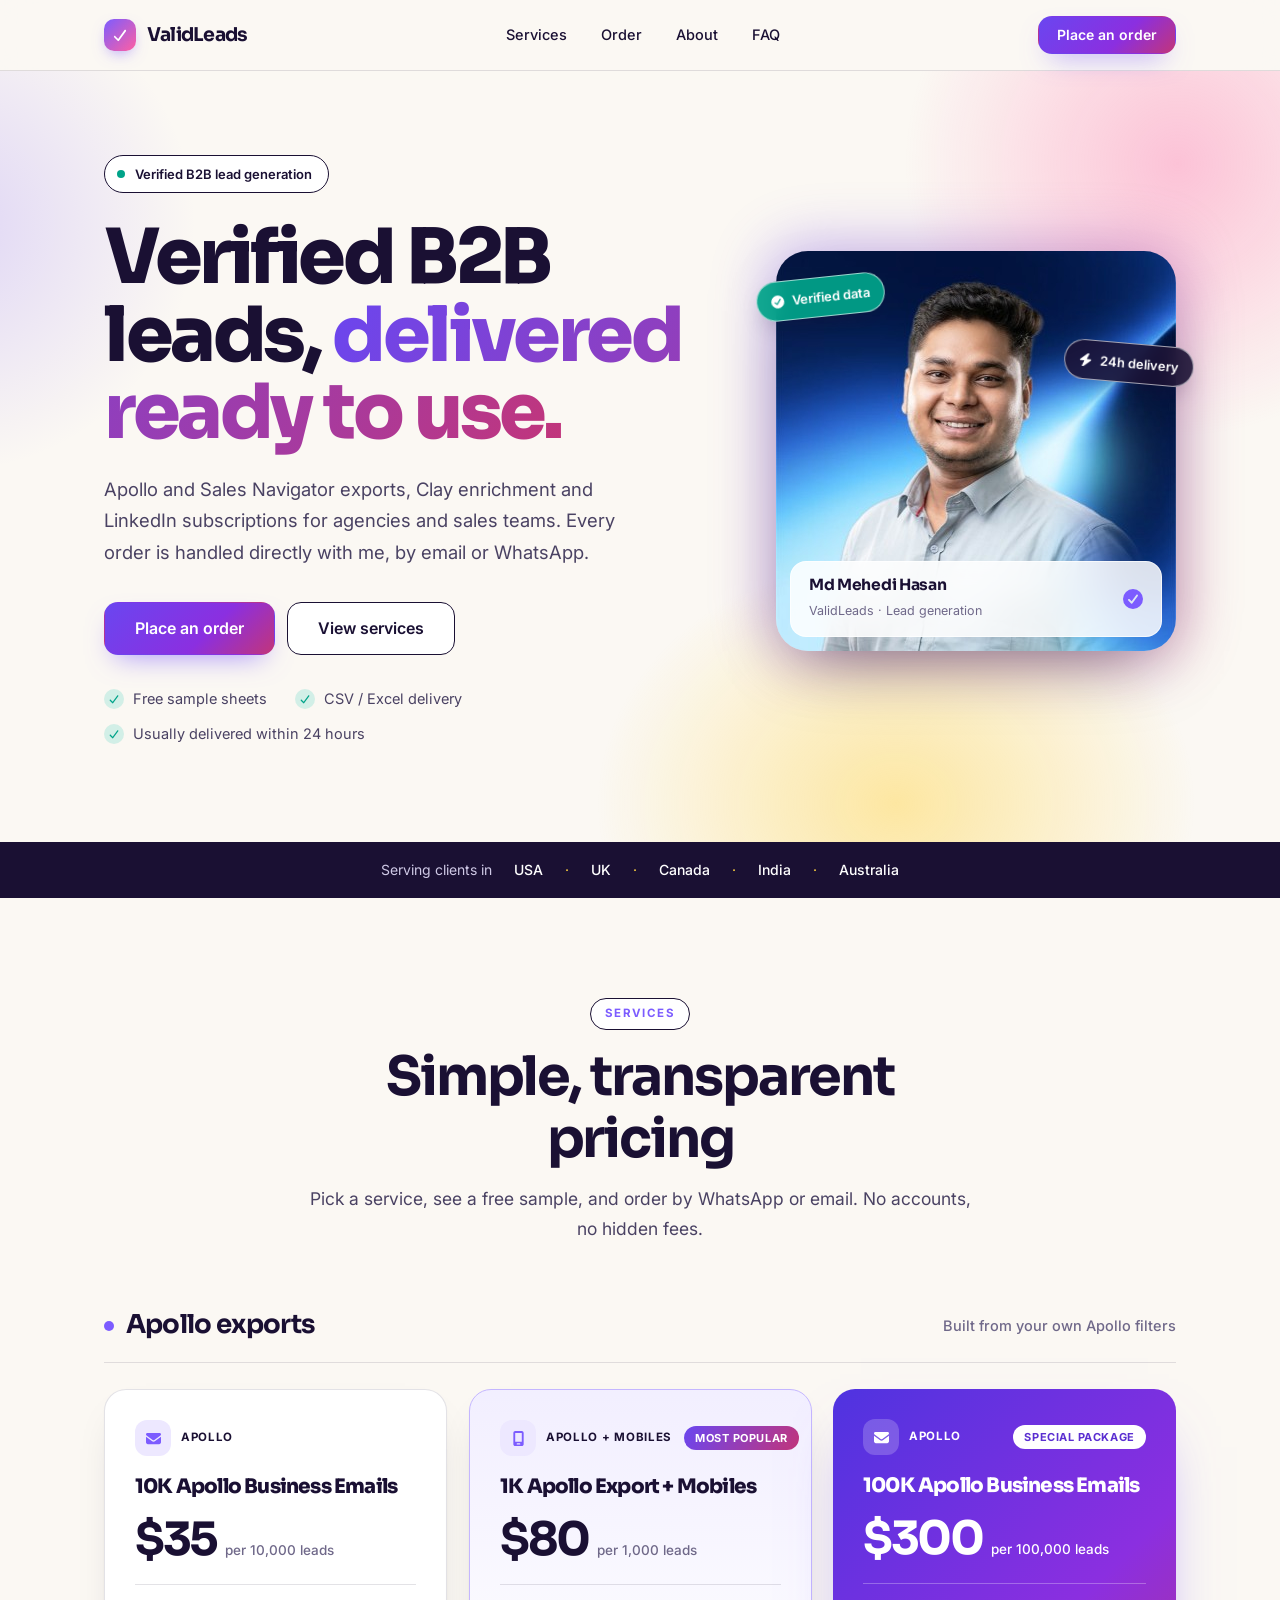
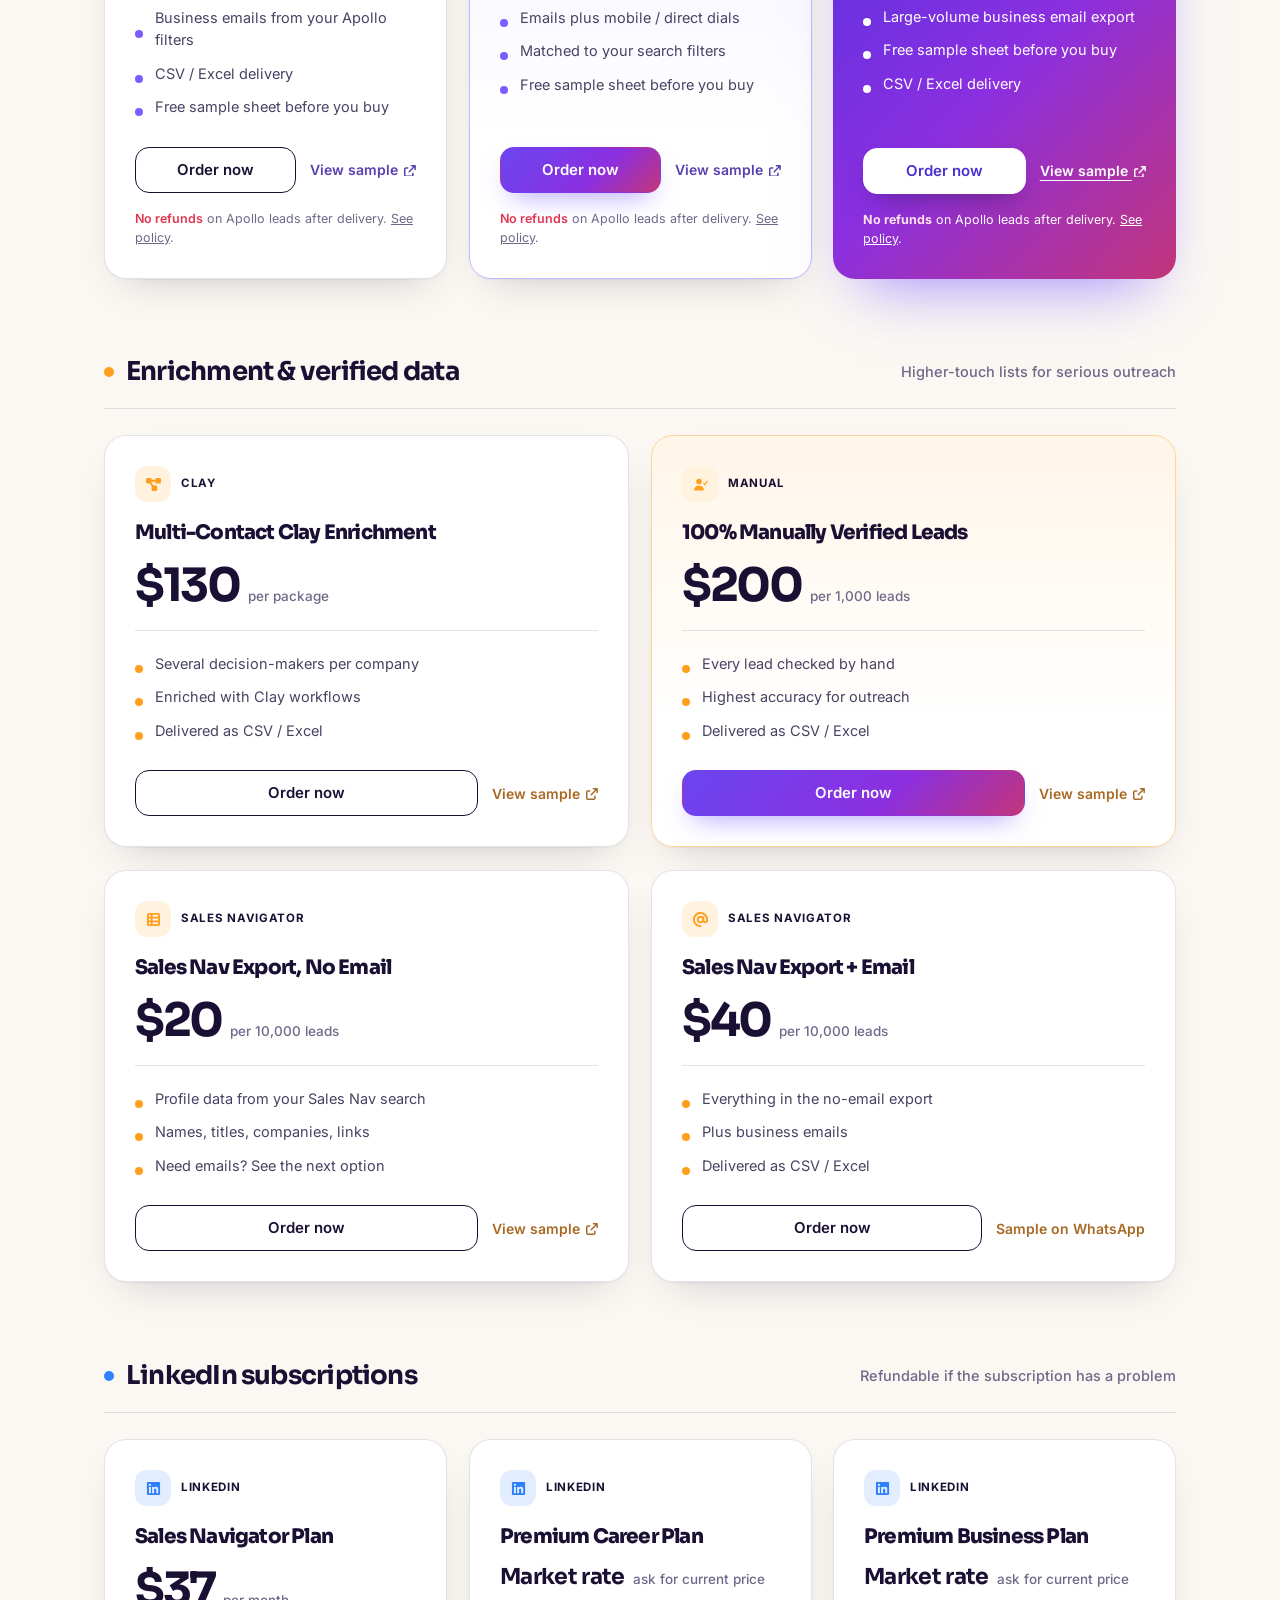
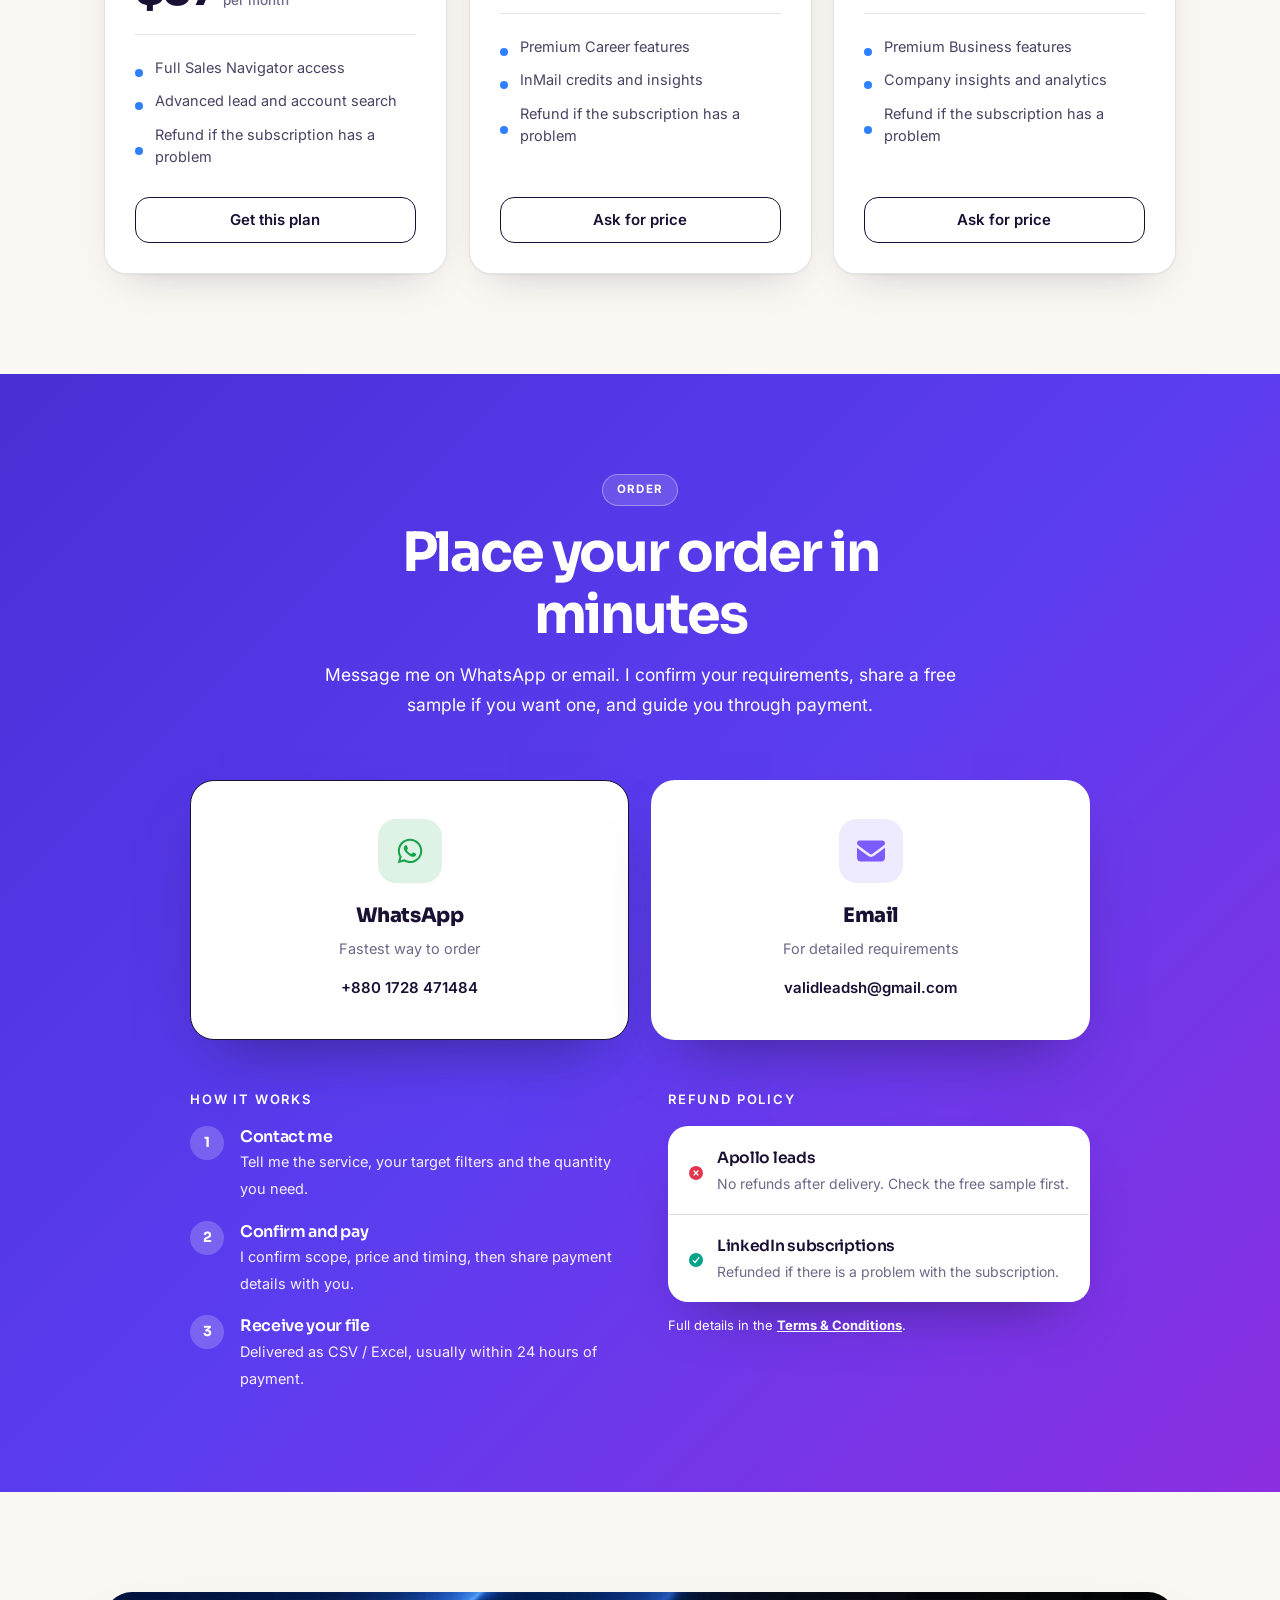
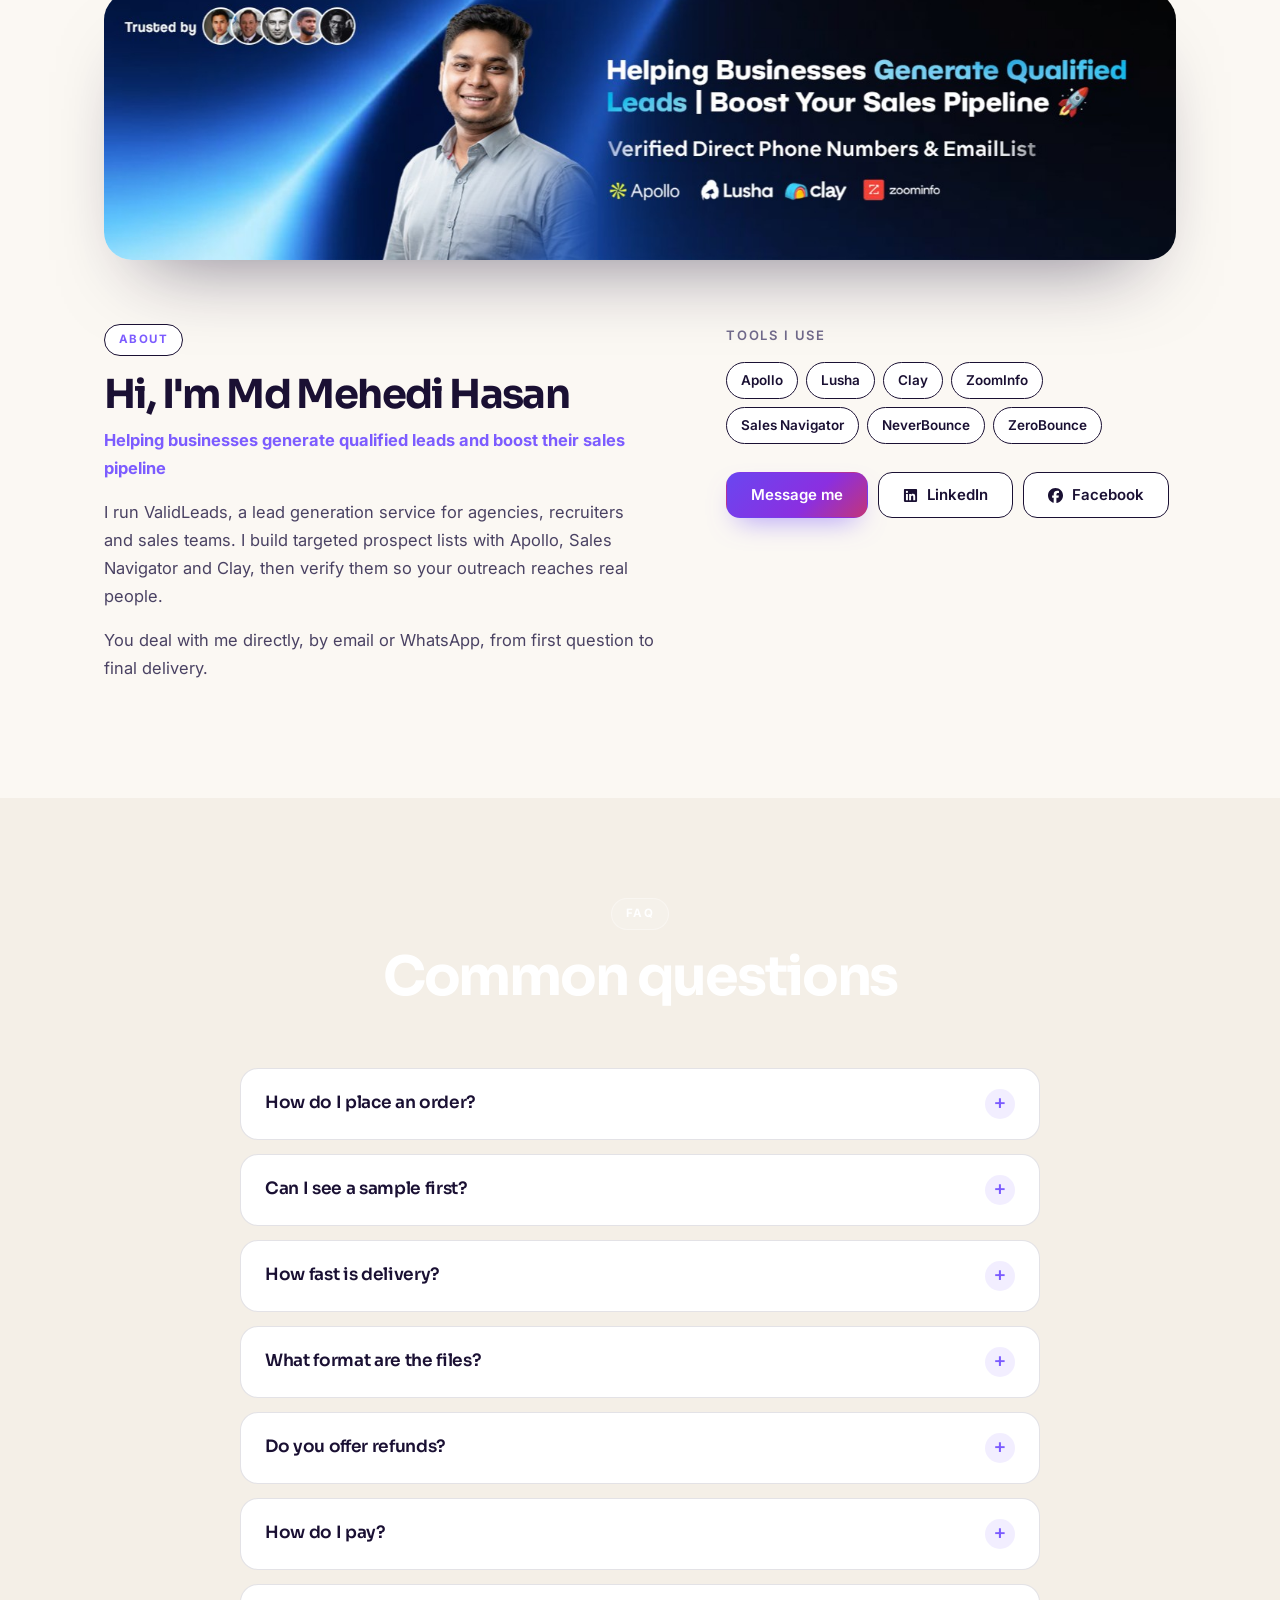
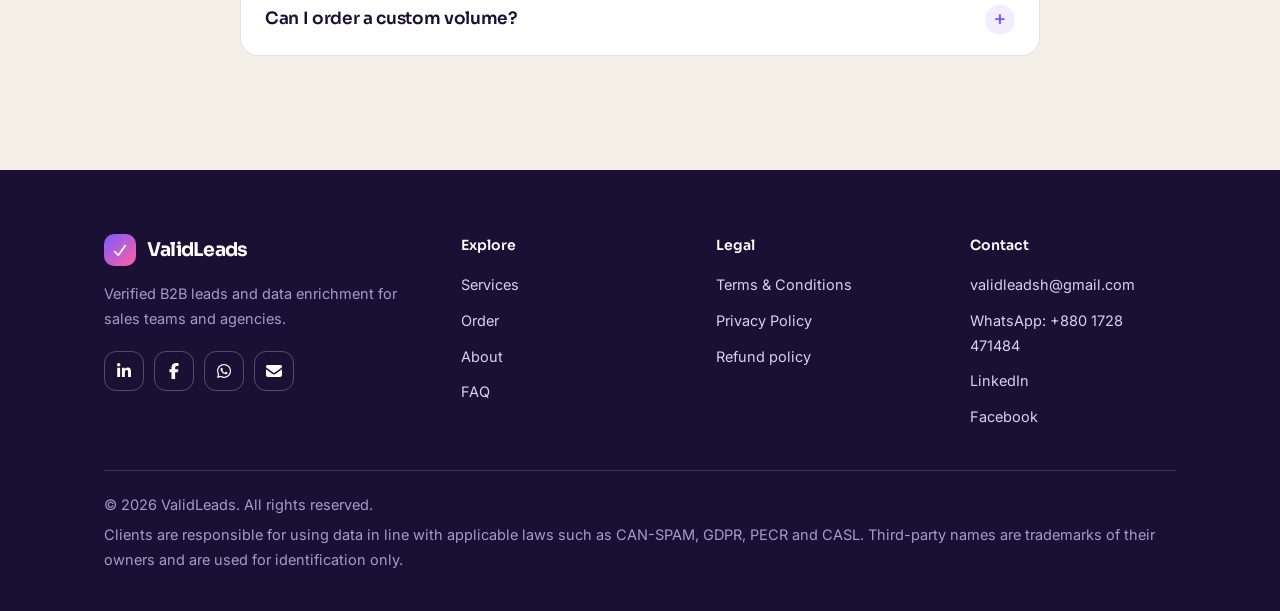
==== commit 8489429e: "Sales Nav + Email: sample via WhatsApp; darker sample link colour for contrast Co-Authored-By: Claud" ====
--- a/index.html
+++ b/index.html
@@ -27,7 +27,7 @@
     <link rel="preconnect" href="https://fonts.googleapis.com">
     <link rel="preconnect" href="https://fonts.gstatic.com" crossorigin>
     <link href="https://fonts.googleapis.com/css2?family=Inter:wght@400;500;600;700&amp;family=Sora:wght@500;600;700;800&amp;display=swap" rel="stylesheet">
-    <link rel="stylesheet" href="style.css?v=22">
+    <link rel="stylesheet" href="style.css?v=24">
 
     <!-- Structured data -->
     <script type="application/ld+json">
@@ -112,7 +112,7 @@
 <h3>Sales Nav Export + Email</h3>
 <div class="price"><span class="amount">$40</span><span class="per">per 10,000 leads</span></div>
 <ul class="features"><li><i class="ic fa-circle" aria-hidden="true"><svg viewBox="0 0 512 512" aria-hidden="true" focusable="false"><path d="M0 256a256 256 0 1 1 512 0 256 256 0 1 1-512 0"/></svg></i><span>Everything in the no-email export</span></li><li><i class="ic fa-circle" aria-hidden="true"><svg viewBox="0 0 512 512" aria-hidden="true" focusable="false"><path d="M0 256a256 256 0 1 1 512 0 256 256 0 1 1-512 0"/></svg></i><span>Plus business emails</span></li><li><i class="ic fa-circle" aria-hidden="true"><svg viewBox="0 0 512 512" aria-hidden="true" focusable="false"><path d="M0 256a256 256 0 1 1 512 0 256 256 0 1 1-512 0"/></svg></i><span>Delivered as CSV / Excel</span></li></ul>
-<div class="card-foot"><a class="btn btn-outline" href="https://wa.me/8801728471484?text=Hello%2C%20I%27m%20interested%20in%3A%2010K%20Sales%20Nav%20Export%2C%20With%20Email%20%28%2440%29" target="_blank" rel="noopener" data-service="10K Sales Nav Export, With Email ($40)">Order now</a></div>
+<div class="card-foot"><a class="btn btn-outline" href="https://wa.me/8801728471484?text=Hello%2C%20I%27m%20interested%20in%3A%2010K%20Sales%20Nav%20Export%2C%20With%20Email%20%28%2440%29" target="_blank" rel="noopener" data-service="10K Sales Nav Export, With Email ($40)">Order now</a><a class="sample" href="https://wa.me/8801728471484?text=Hello%2C%20I%20would%20like%20a%20sample%20for%3A%2010K%20Sales%20Nav%20Export%2C%20With%20Email" target="_blank" rel="noopener">Sample on WhatsApp</a></div>
 </article></div></div>
 <div class="group g-blue"><div class="group-head"><h3>LinkedIn subscriptions</h3><p>Refundable if the subscription has a problem</p></div><div class="grid g3"><article class="card">
 <div class="card-head"><span class="tag"><i class="ic fa-linkedin" aria-hidden="true"><svg viewBox="0 0 448 512" aria-hidden="true" focusable="false"><path d="M416 32H31.9C14.3 32 0 46.5 0 64.3v383.4C0 465.5 14.3 480 31.9 480H416c17.6 0 32-14.5 32-32.3V64.3c0-17.8-14.4-32.3-32-32.3M135.4 416H69V202.2h66.5V416zM102.2 96a38.5 38.5 0 1 1 0 77 38.5 38.5 0 1 1 0-77m282.1 320h-66.4V312c0-24.8-.5-56.7-34.5-56.7-34.6 0-39.9 27-39.9 54.9V416h-66.4V202.2h63.7v29.2h.9c8.9-16.8 30.6-34.5 62.9-34.5 67.2 0 79.7 44.3 79.7 101.9z"/></svg></i> LinkedIn</span></div>
--- a/style.css
+++ b/style.css
@@ -749,3 +749,4 @@
 .btn-primary{background:linear-gradient(135deg,#6a46f0,#8b2fe0 60%,#c2357a)}
 .card.special{background:linear-gradient(135deg,#4f33e0 0%,#8b2fe0 55%,#c2357a 100%)}
 .section.alt{background:linear-gradient(135deg,#4a2fd6 0%,#5b3df0 50%,#8b2fe0 100%)}
+.card:not(.special) .sample{color:color-mix(in srgb,var(--c) 62%,#1a1033)}
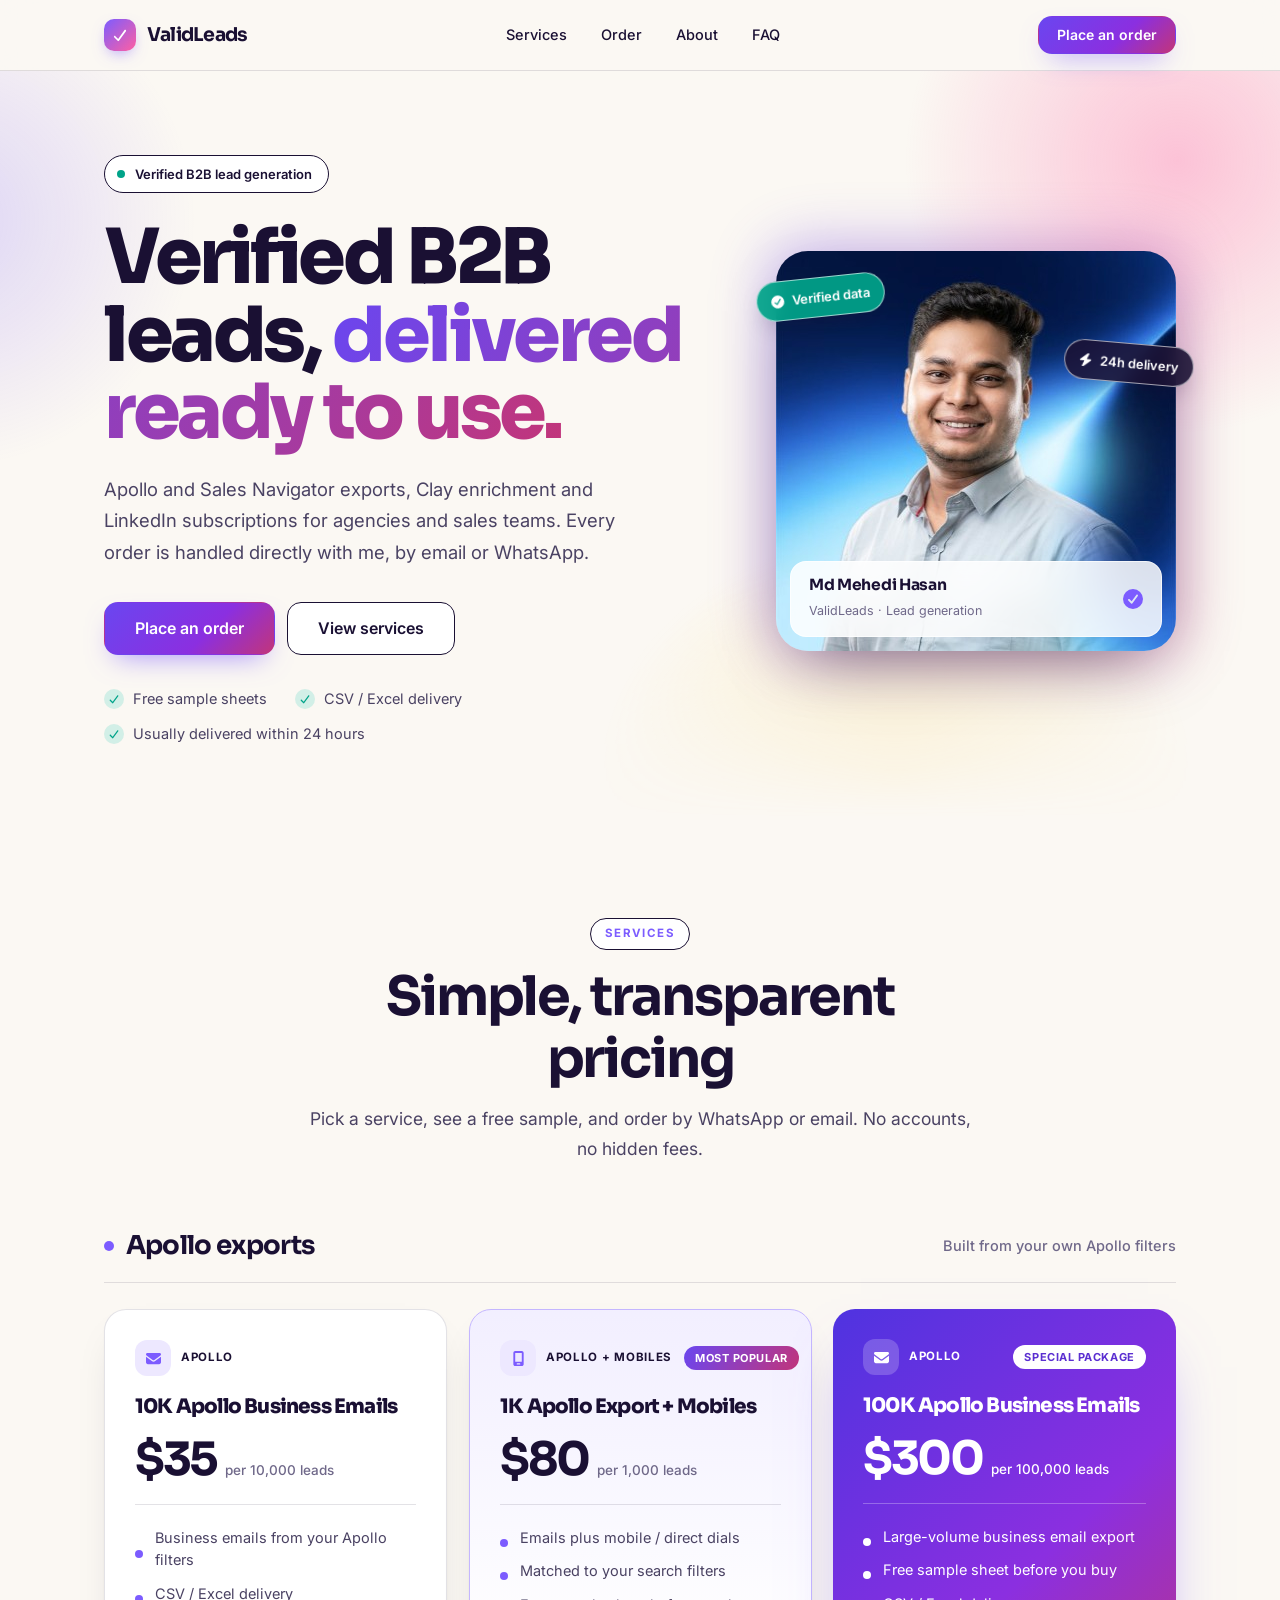
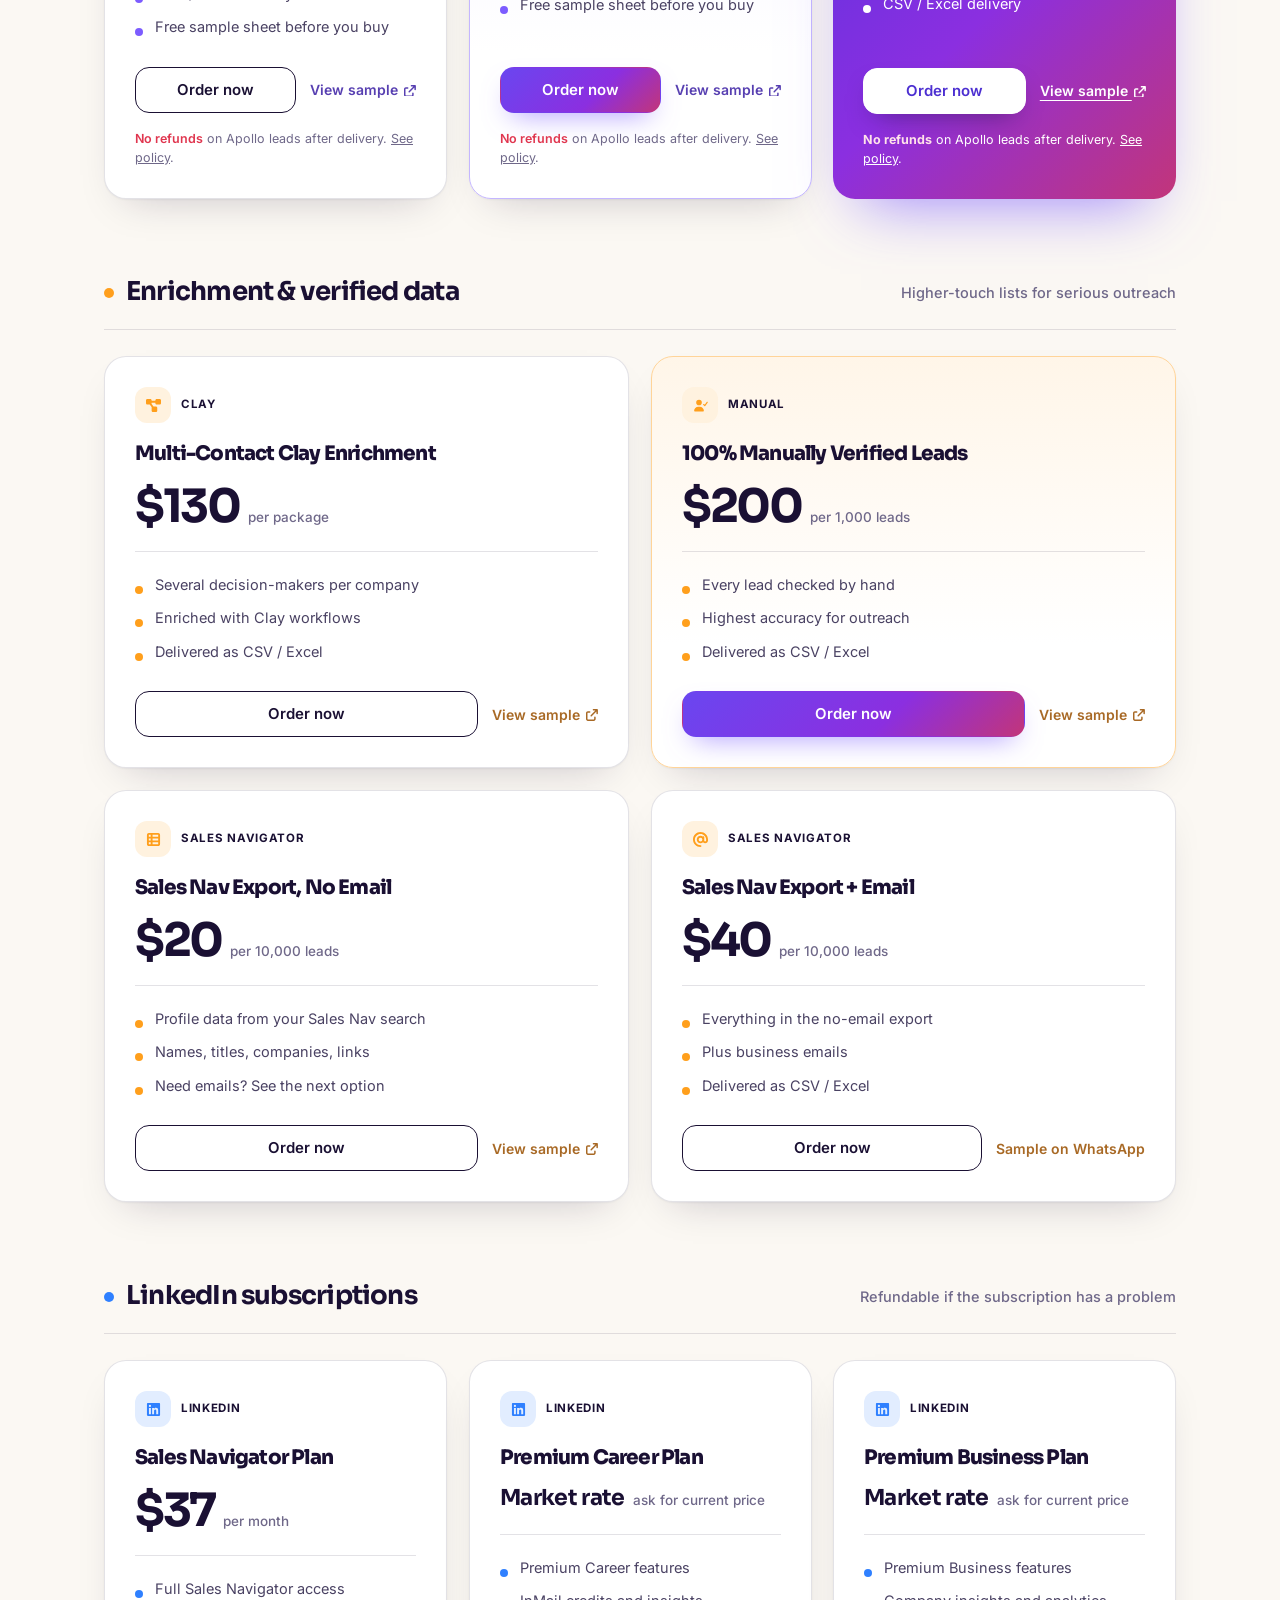
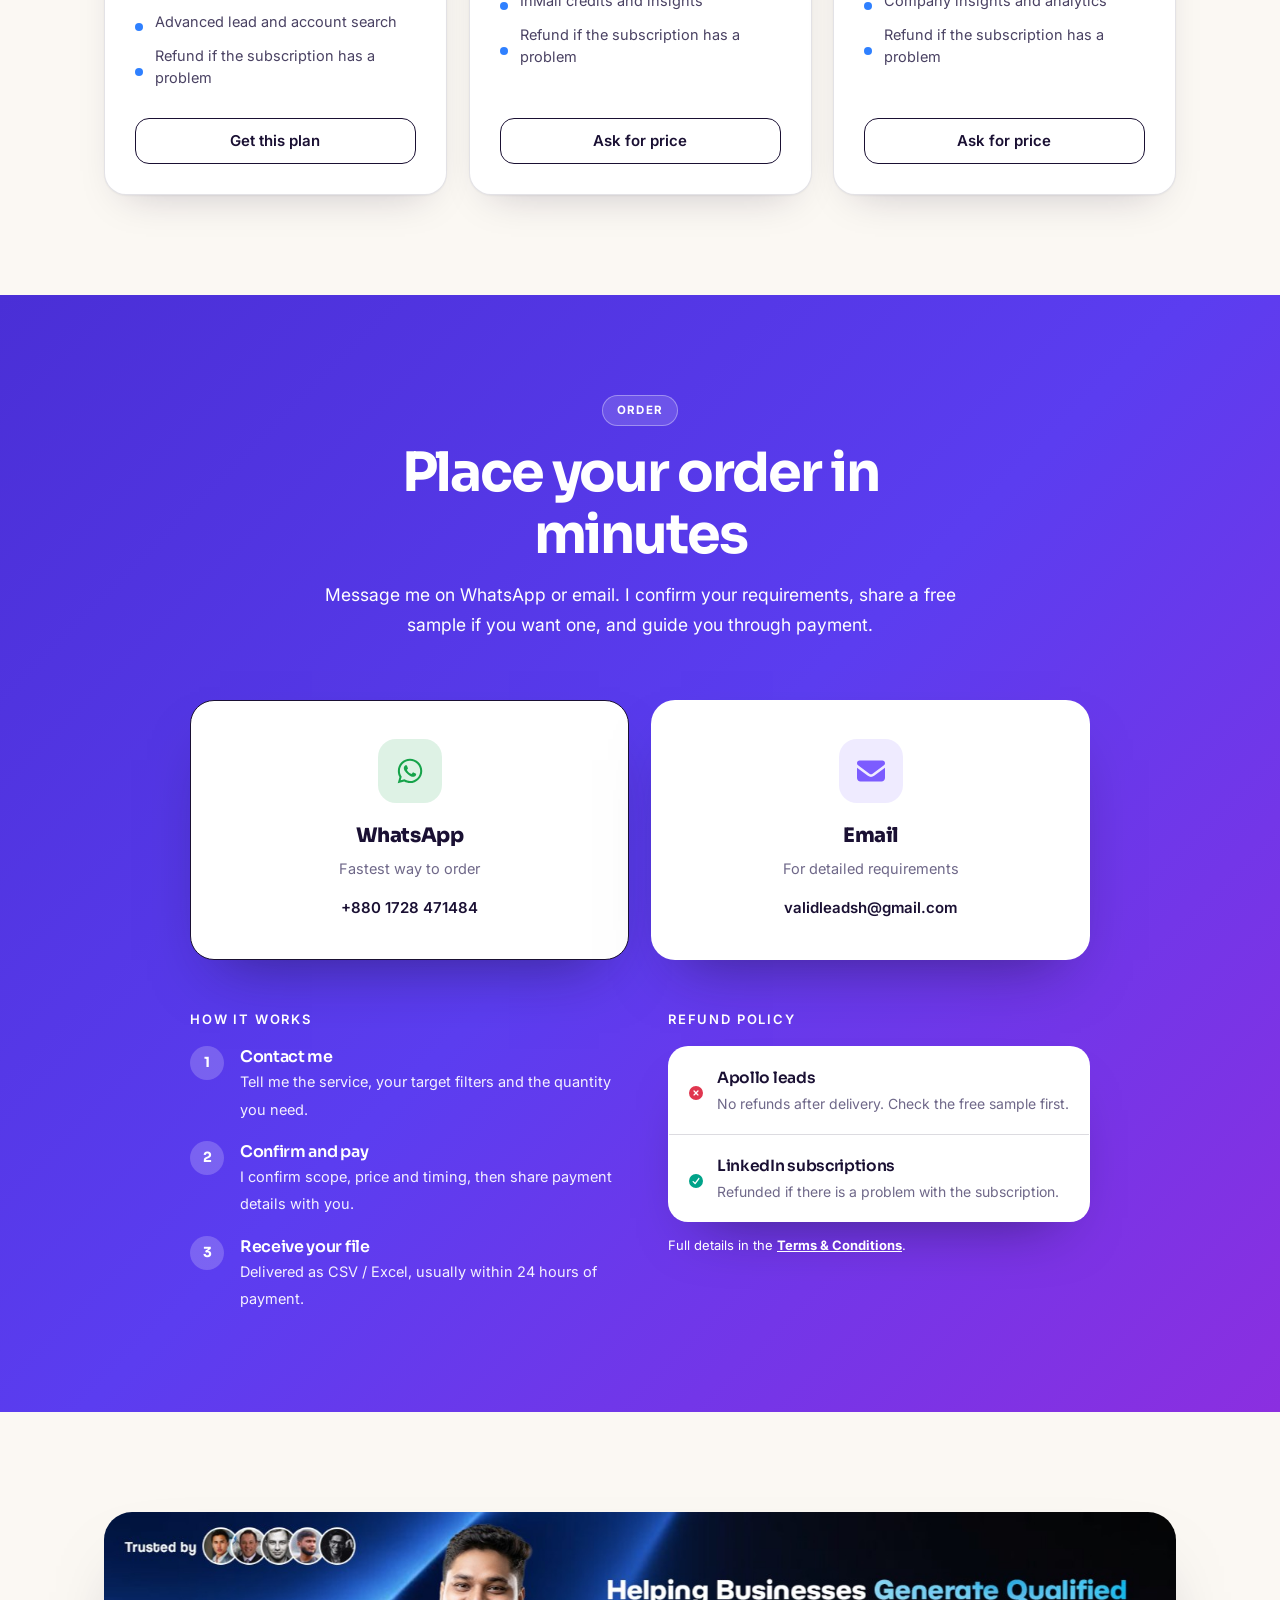
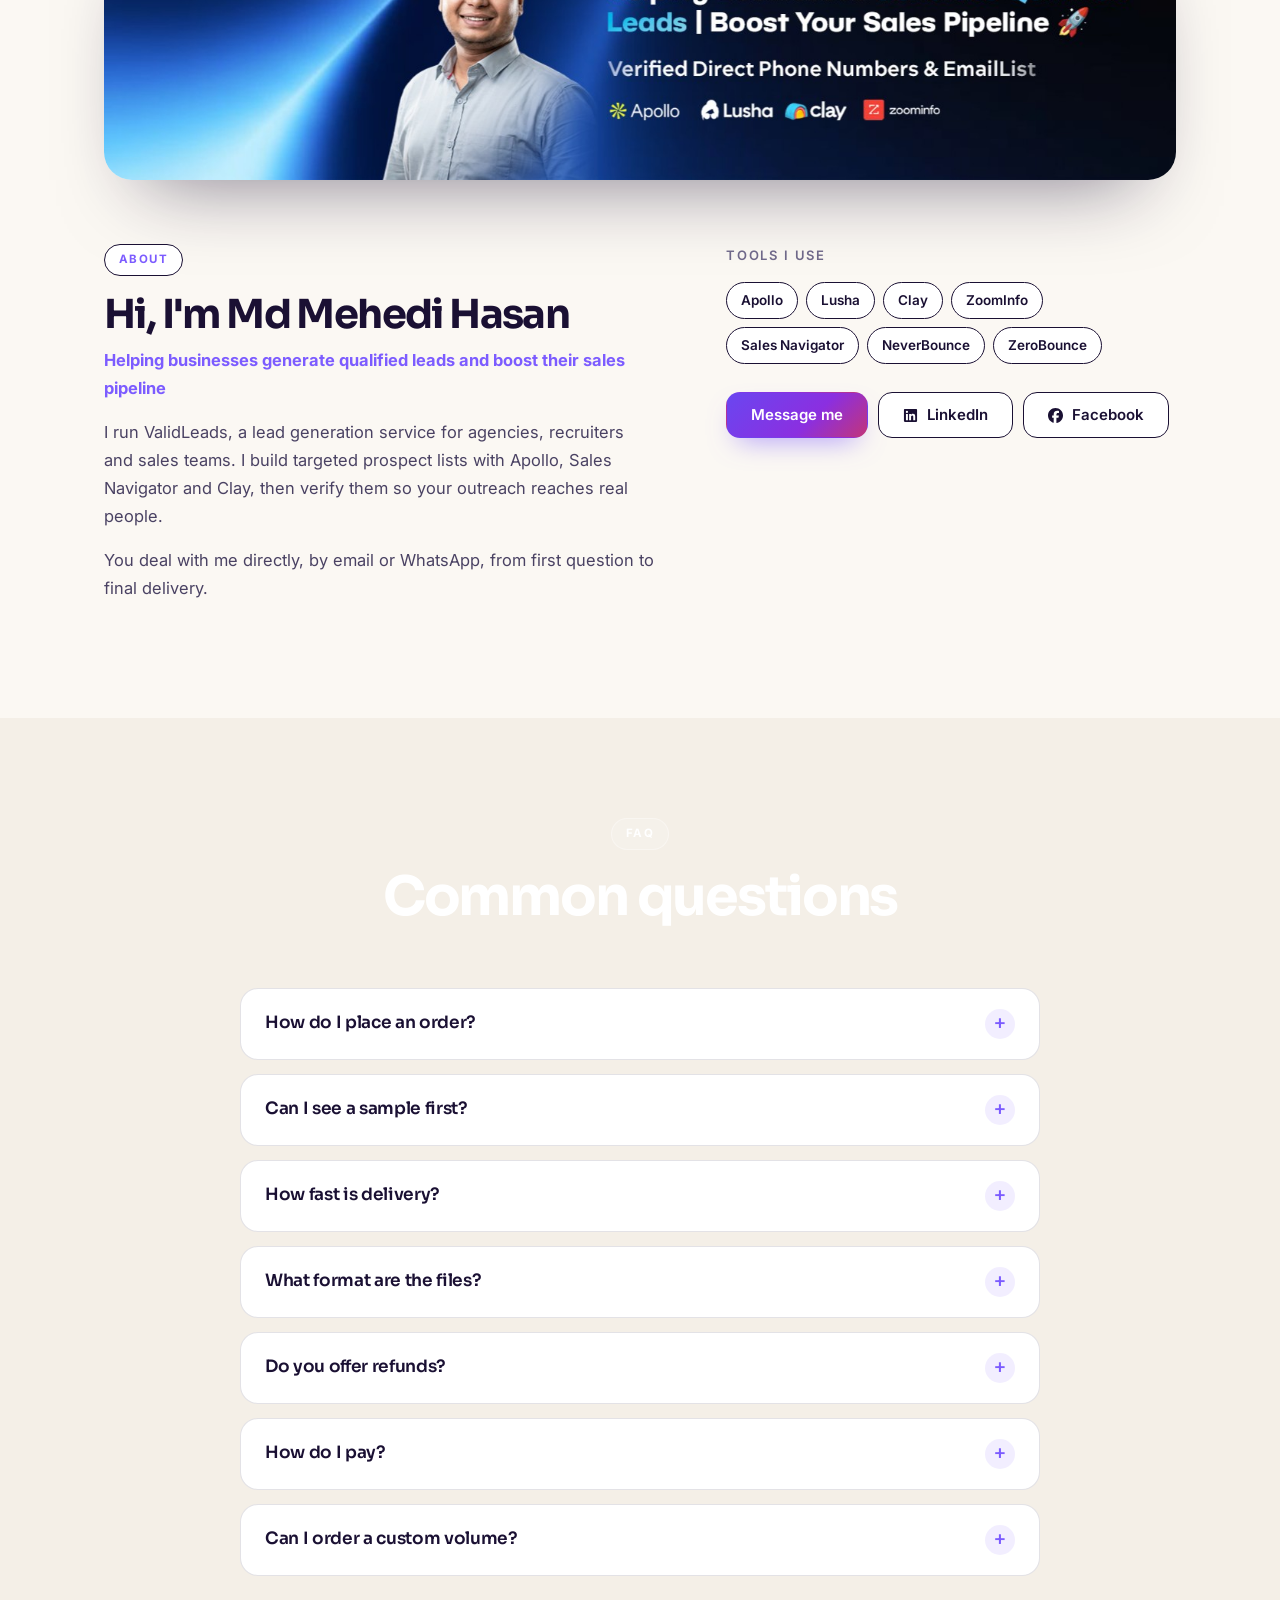
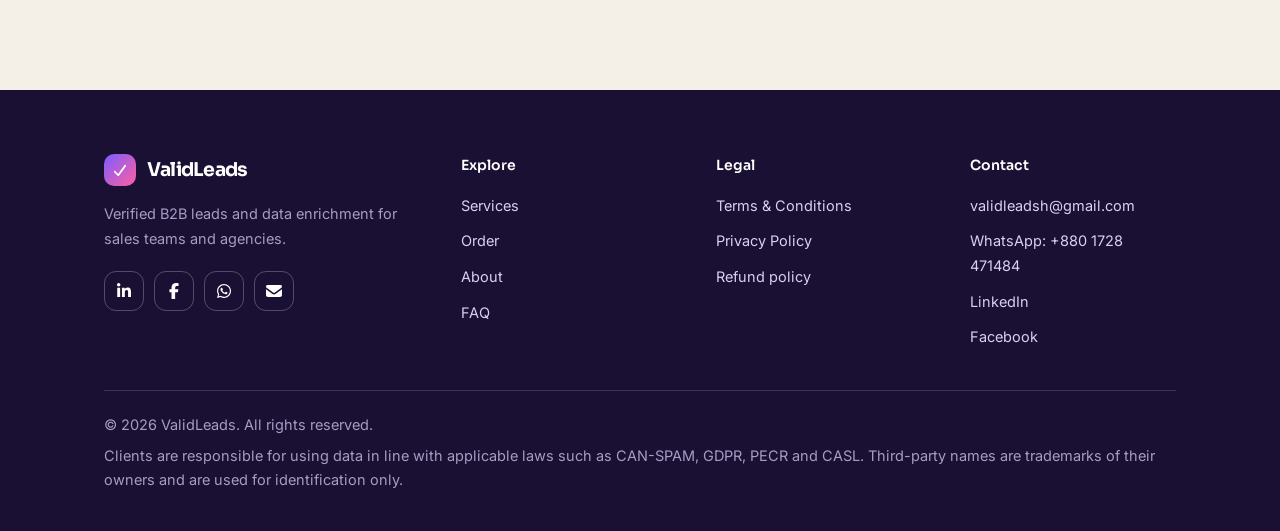
==== commit 151a0dea: "Remove 'Serving clients in' strip; worldwide wording; soften hero bottom glow Co-Authored-By: Claude" ====
--- a/index.html
+++ b/index.html
@@ -4,7 +4,7 @@
     <meta charset="UTF-8">
     <meta name="viewport" content="width=device-width, initial-scale=1.0">
     <title>ValidLeads — Verified B2B Leads &amp; Data Enrichment Services</title>
-    <meta name="description" content="Verified B2B prospect lists, Apollo and Sales Navigator exports, Clay enrichment and LinkedIn subscriptions for sales teams and agencies in the USA, UK, Canada, India and Australia.">
+    <meta name="description" content="Verified B2B prospect lists, Apollo and Sales Navigator exports, Clay enrichment and LinkedIn subscriptions for sales teams and agencies worldwide.">
     <meta name="theme-color" content="#fbf8f3">
     <link rel="canonical" href="https://mehedi4upwork.github.io/lead-services/">
 
@@ -27,7 +27,7 @@
     <link rel="preconnect" href="https://fonts.googleapis.com">
     <link rel="preconnect" href="https://fonts.gstatic.com" crossorigin>
     <link href="https://fonts.googleapis.com/css2?family=Inter:wght@400;500;600;700&amp;family=Sora:wght@500;600;700;800&amp;display=swap" rel="stylesheet">
-    <link rel="stylesheet" href="style.css?v=24">
+    <link rel="stylesheet" href="style.css?v=26">
 
     <!-- Structured data -->
     <script type="application/ld+json">
@@ -39,7 +39,7 @@
         "email": "validleadsh@gmail.com",
         "image": "https://mehedi4upwork.github.io/lead-services/assets/profile.jpg",
         "description": "Verified B2B lead lists, Apollo exports, data scraping, Clay enrichment and LinkedIn subscription services.",
-        "areaServed": ["United States", "United Kingdom", "Canada", "India", "Australia"],
+        "areaServed": "Worldwide",
         "sameAs": [
             "https://www.linkedin.com/in/mdmehedihasanvalidleads/",
             "https://www.facebook.com/mdmehedihasanvalidleads/"
@@ -66,7 +66,6 @@
 <div class="portrait-card"><img src="assets/profile.jpg" width="400" height="400" alt="Md Mehedi Hasan of ValidLeads">
 <span class="sticker s1"><i class="ic fa-circle-check" aria-hidden="true"><svg viewBox="0 0 512 512" aria-hidden="true" focusable="false"><path d="M256 512a256 256 0 1 1 0-512 256 256 0 1 1 0 512m118-366.3c-10.7-7.8-25.7-5.4-33.5 5.3L221.1 315.2 169 263.1c-9.4-9.4-24.6-9.4-33.9 0s-9.4 24.6 0 33.9l72 72c5 5 11.8 7.5 18.8 7s13.4-4.1 17.5-9.8l135.9-187c7.8-10.7 5.4-25.7-5.3-33.5"/></svg></i> Verified data</span><span class="sticker s2"><i class="ic fa-bolt" aria-hidden="true"><svg viewBox="0 0 448 512" aria-hidden="true" focusable="false"><path d="M338.8-9.9c11.9 8.6 16.3 24.2 10.9 37.8L271.3 224H416c13.5 0 25.5 8.4 30.1 21.1s.7 26.9-9.6 35.5l-288 240c-11.3 9.4-27.4 9.9-39.3 1.3s-16.3-24.2-10.9-37.8L176.7 288H32c-13.5 0-25.5-8.4-30.1-21.1s-.7-26.9 9.6-35.5l288-240c11.3-9.4 27.4-9.9 39.3-1.3"/></svg></i> 24h delivery</span><div class="portrait-meta"><div><strong>Md Mehedi Hasan</strong><span>ValidLeads · Lead generation</span></div><i class="ic fa-circle-check verified" aria-hidden="true"><svg viewBox="0 0 512 512" aria-hidden="true" focusable="false"><path d="M256 512a256 256 0 1 1 0-512 256 256 0 1 1 0 512m118-366.3c-10.7-7.8-25.7-5.4-33.5 5.3L221.1 315.2 169 263.1c-9.4-9.4-24.6-9.4-33.9 0s-9.4 24.6 0 33.9l72 72c5 5 11.8 7.5 18.8 7s13.4-4.1 17.5-9.8l135.9-187c7.8-10.7 5.4-25.7-5.3-33.5"/></svg></i></div></div>
 </div></header>
-<div class="markets"><div class="container"><span>Serving clients in</span><strong>USA</strong><span class="sep">·</span><strong>UK</strong><span class="sep">·</span><strong>Canada</strong><span class="sep">·</span><strong>India</strong><span class="sep">·</span><strong>Australia</strong></div></div>
 
 <section class="section" id="services"><div class="container">
 <div class="section-head"><div class="eyebrow">Services</div><h2>Simple, transparent pricing</h2><p>Pick a service, see a free sample, and order by WhatsApp or email. No accounts, no hidden fees.</p></div>
--- a/style.css
+++ b/style.css
@@ -750,3 +750,5 @@
 .card.special{background:linear-gradient(135deg,#4f33e0 0%,#8b2fe0 55%,#c2357a 100%)}
 .section.alt{background:linear-gradient(135deg,#4a2fd6 0%,#5b3df0 50%,#8b2fe0 100%)}
 .card:not(.special) .sample{color:color-mix(in srgb,var(--c) 62%,#1a1033)}
+.hero::before{-webkit-mask-image:linear-gradient(to bottom,#000 60%,transparent 100%);mask-image:linear-gradient(to bottom,#000 60%,transparent 100%)}
+.hero{padding-bottom:72px}
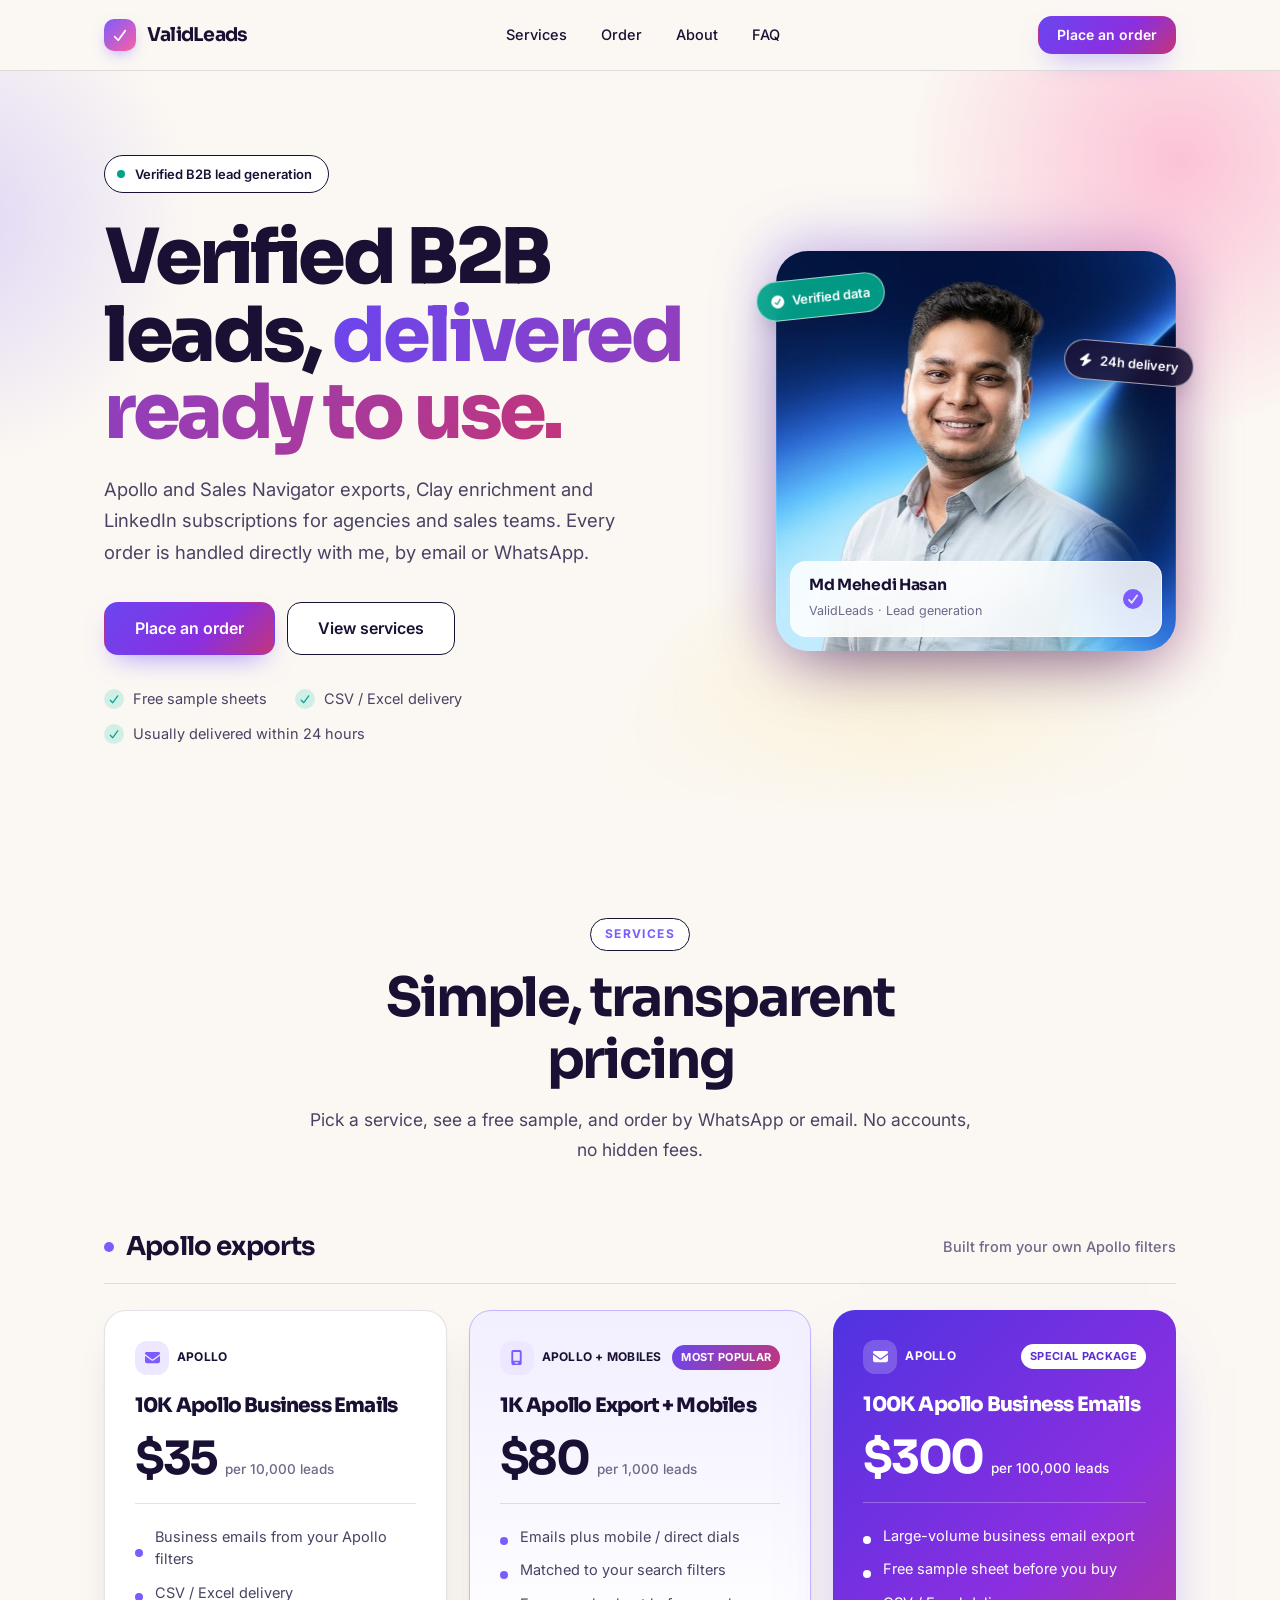
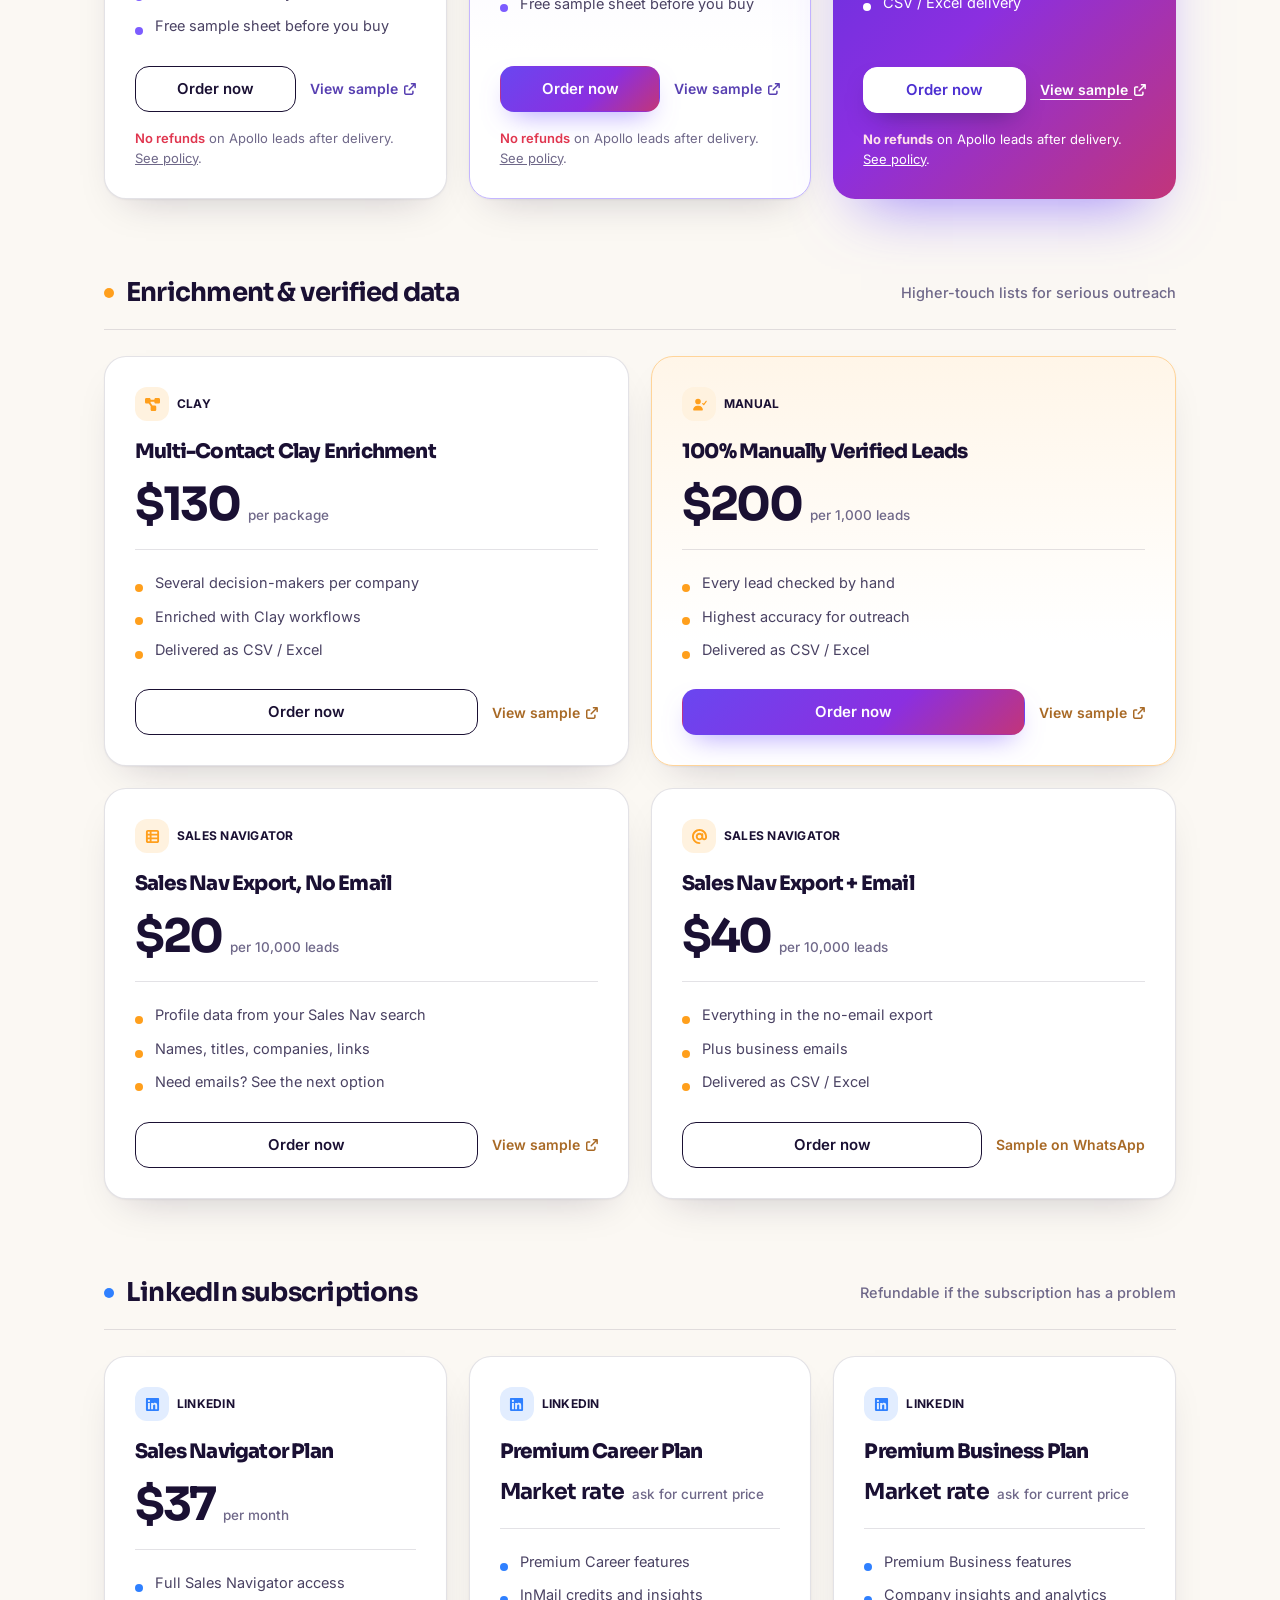
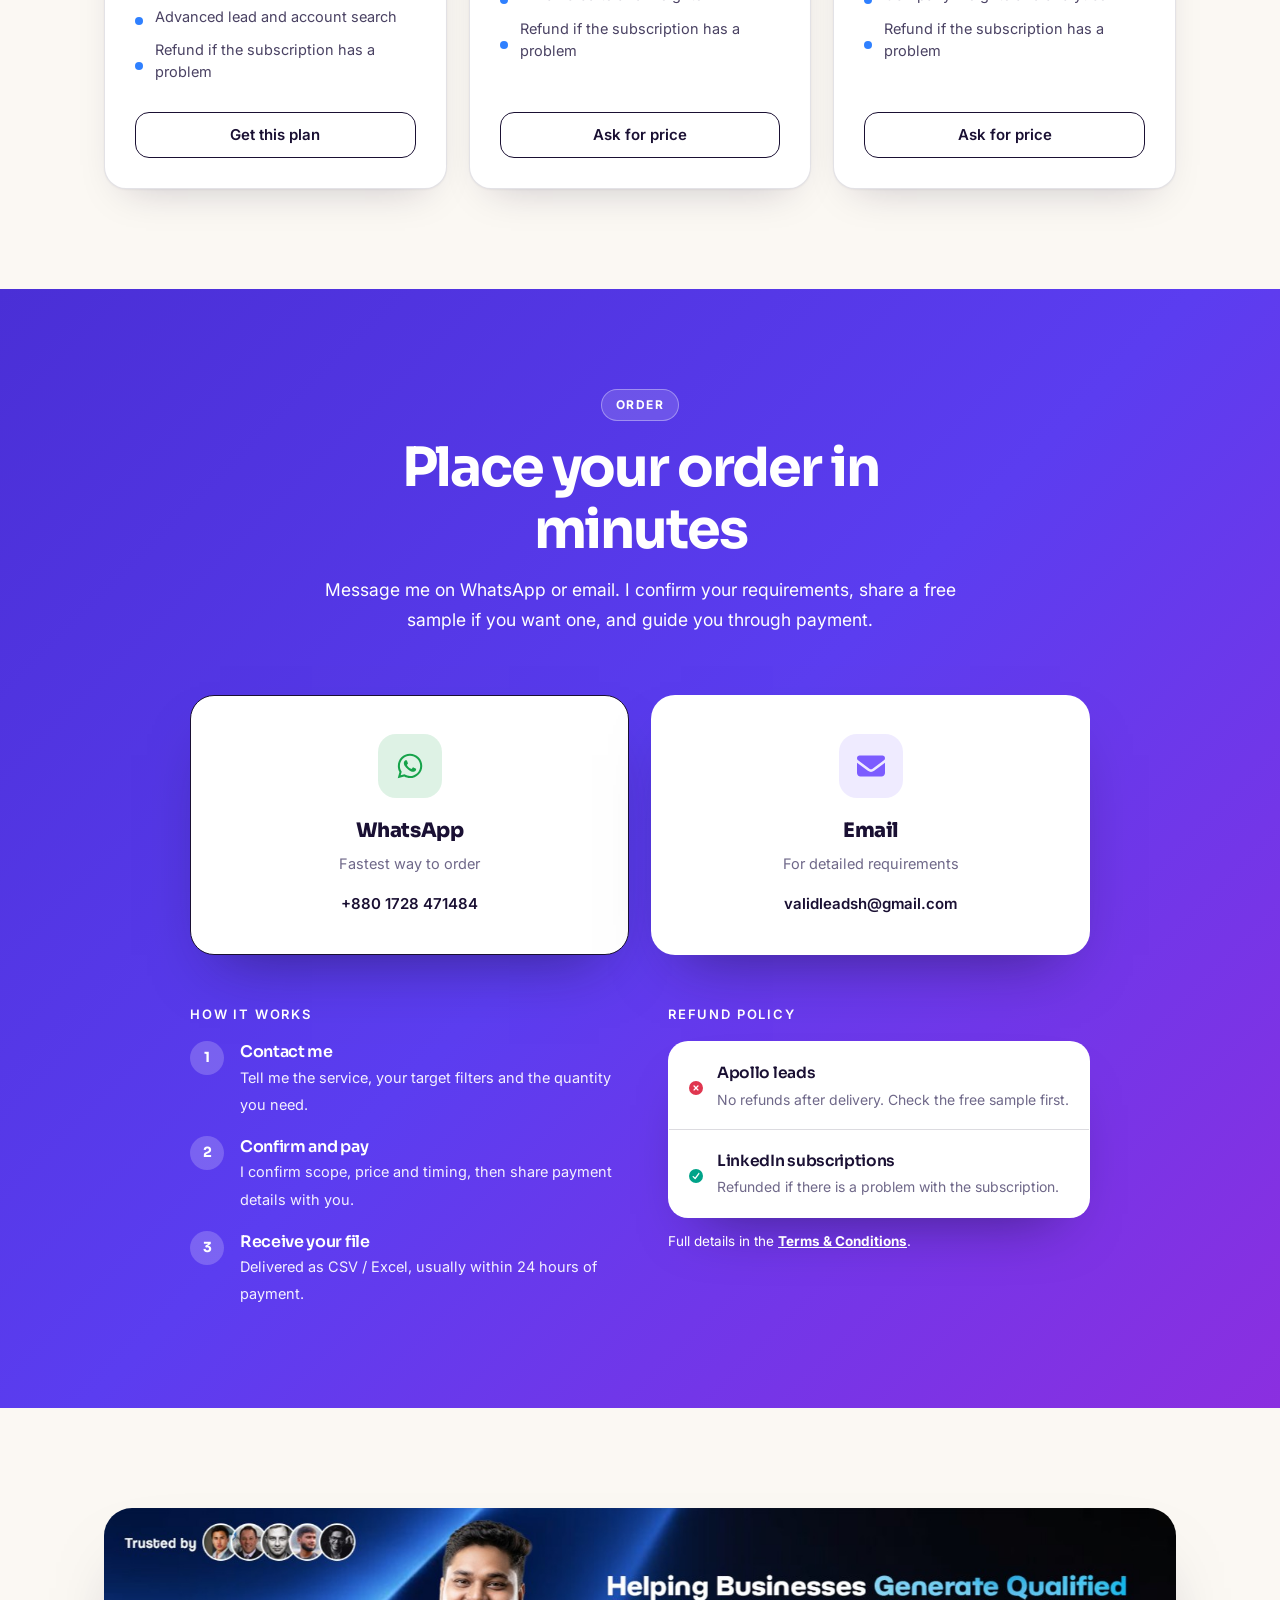
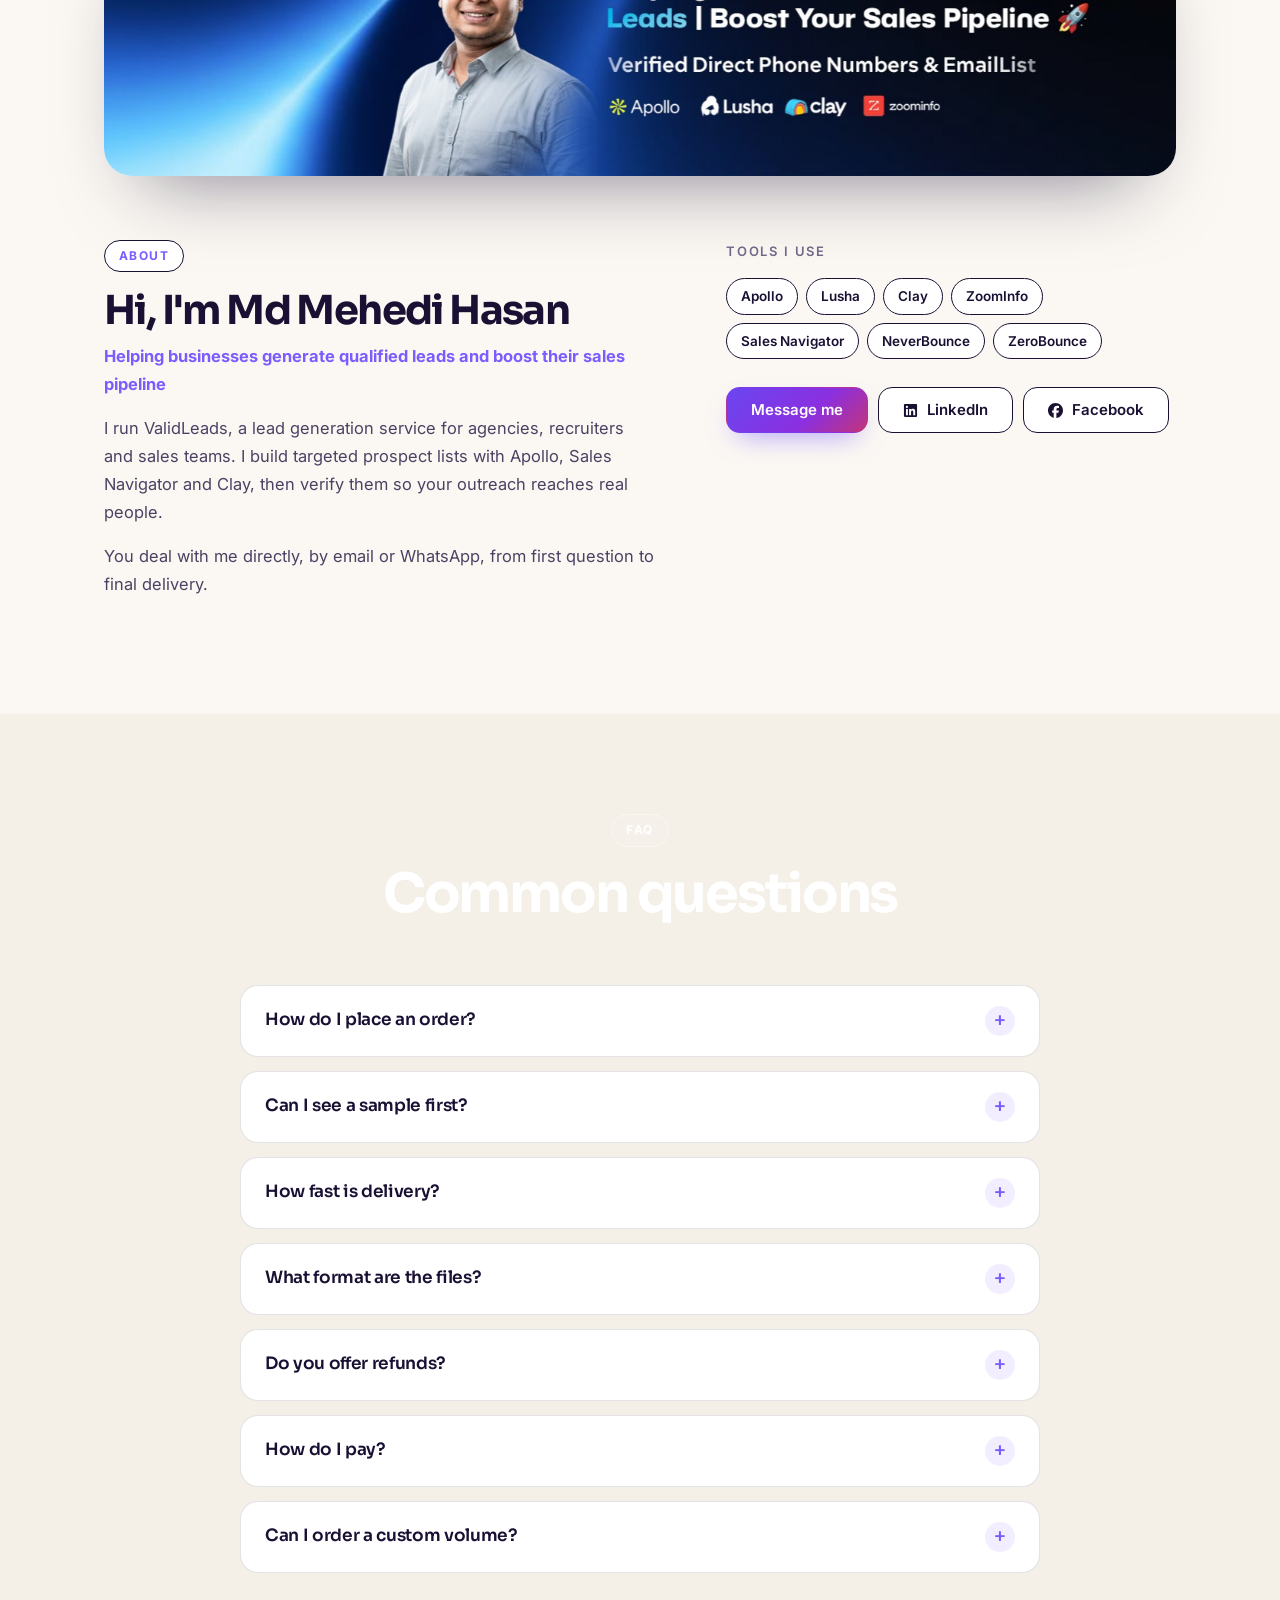
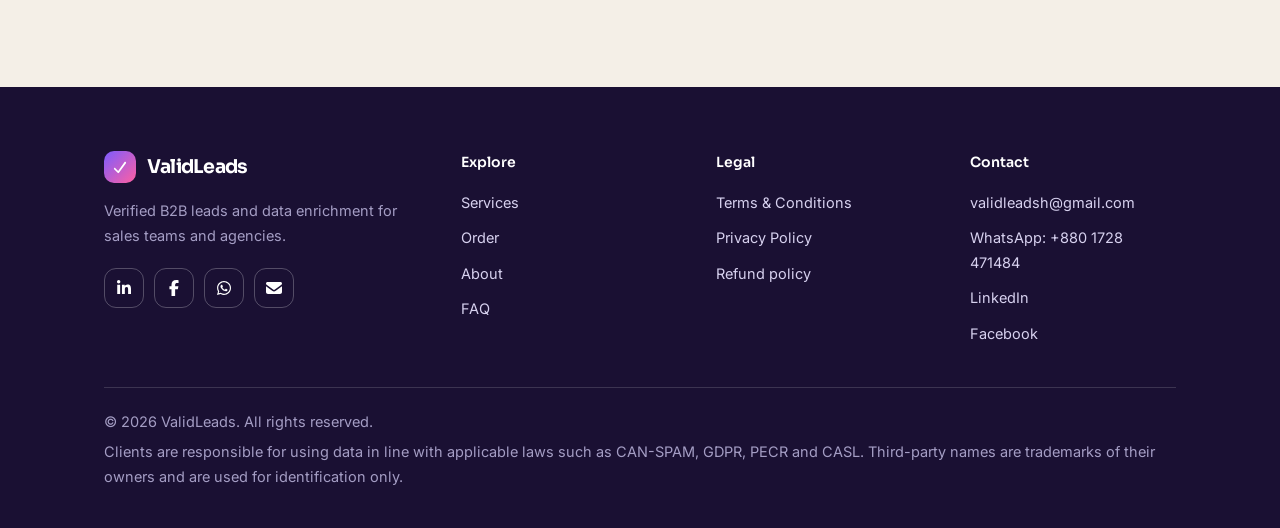
==== commit a8aa0776: "Final polish: faster animations, readable small text, card header fit across widths Co-Authored-By: " ====
--- a/index.html
+++ b/index.html
@@ -27,7 +27,7 @@
     <link rel="preconnect" href="https://fonts.googleapis.com">
     <link rel="preconnect" href="https://fonts.gstatic.com" crossorigin>
     <link href="https://fonts.googleapis.com/css2?family=Inter:wght@400;500;600;700&amp;family=Sora:wght@500;600;700;800&amp;display=swap" rel="stylesheet">
-    <link rel="stylesheet" href="style.css?v=26">
+    <link rel="stylesheet" href="style.css?v=29">
 
     <!-- Structured data -->
     <script type="application/ld+json">
--- a/style.css
+++ b/style.css
@@ -752,3 +752,34 @@
 .card:not(.special) .sample{color:color-mix(in srgb,var(--c) 62%,#1a1033)}
 .hero::before{-webkit-mask-image:linear-gradient(to bottom,#000 60%,transparent 100%);mask-image:linear-gradient(to bottom,#000 60%,transparent 100%)}
 .hero{padding-bottom:72px}
+
+/* ==== Final polish: snappier motion + readable small text ==== */
+.js .reveal.in{animation:rise .45s cubic-bezier(.2,.8,.2,1) backwards}
+@keyframes rise{from{opacity:0;transform:translateY(14px)}to{opacity:1;transform:none}}
+.card{will-change:auto;transition:transform .28s cubic-bezier(.2,.8,.2,1),box-shadow .28s cubic-bezier(.2,.8,.2,1),border-color .2s ease,background .2s ease}
+.card:hover{transform:translateY(-6px) scale(1.01)}
+.card:not(.special)::after{transition:opacity .3s ease}
+.card.special::after{transition:opacity .25s ease,background-position .6s cubic-bezier(.2,.8,.2,1)}
+.tag i{transition:transform .3s cubic-bezier(.34,1.56,.64,1),background .2s,color .2s}
+.price .amount,.features li{transition:transform .28s cubic-bezier(.2,.8,.2,1)}
+.card:hover .features li:nth-child(2){transition-delay:.02s}
+.card:hover .features li:nth-child(3){transition-delay:.04s}
+.btn{transition:transform .2s cubic-bezier(.2,.8,.2,1),box-shadow .2s ease,background .2s,border-color .2s,color .2s}
+.contact-card{transition:transform .25s cubic-bezier(.2,.8,.2,1),box-shadow .25s ease,border-color .2s}
+.faq details{transition:box-shadow .25s ease,border-color .2s}
+html{scroll-behavior:smooth}
+
+.tag{font-size:12px}
+.eyebrow{font-size:12px}
+.pop{font-size:12px}
+.note,.note .no{font-size:13px}
+.fine{font-size:13.5px}
+.sticker{font-size:13px}
+@media (prefers-reduced-motion:reduce){.card,.btn,.contact-card,.faq details{transition:none!important}}
+.card-head{gap:8px}
+.tag{letter-spacing:.02em;gap:8px}
+.tag i{width:34px;height:34px}
+.pop{padding:3px 9px;letter-spacing:.03em}
+@media (min-width:861px) and (max-width:1180px){.grid.g3 .tag{font-size:11.5px}}
+@media (max-width:400px){.card-head{flex-wrap:wrap}}
+@media (min-width:861px) and (max-width:1180px){.grid.g3 .card-head{flex-wrap:wrap;row-gap:8px}}
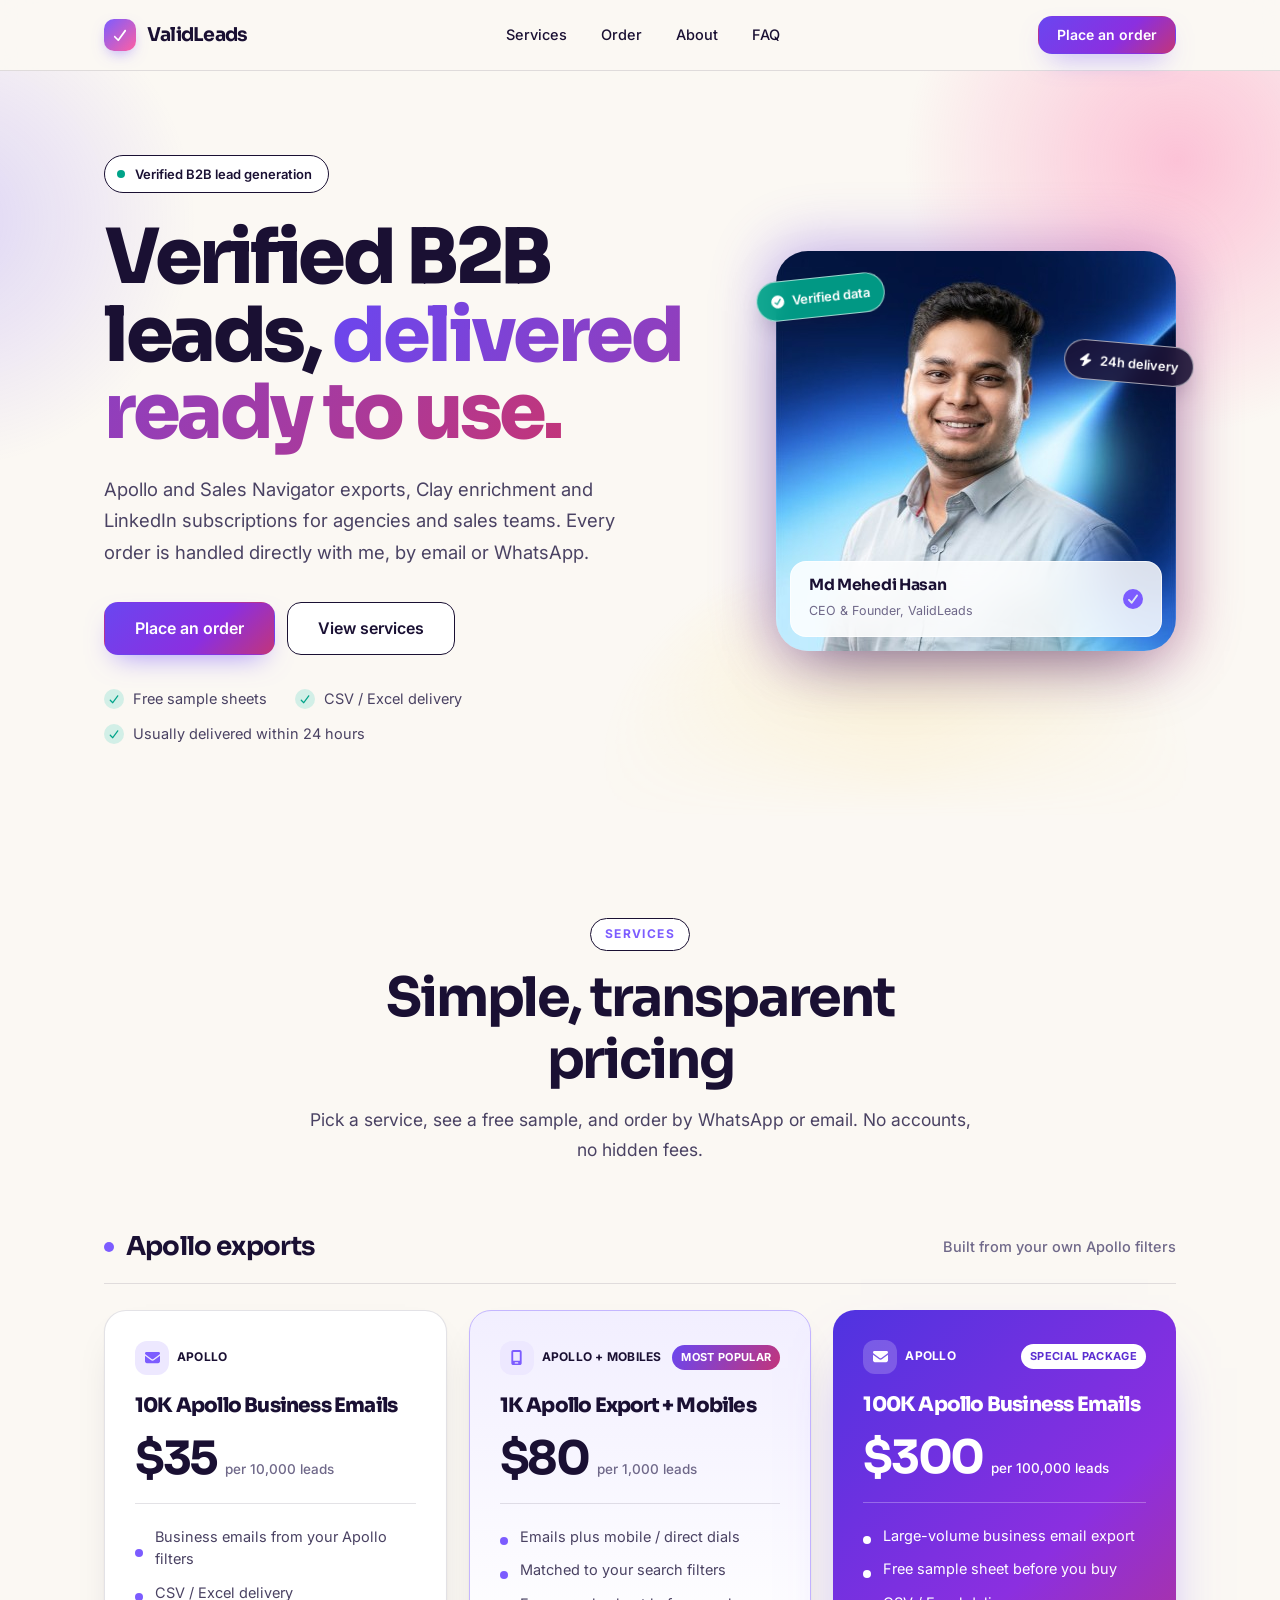
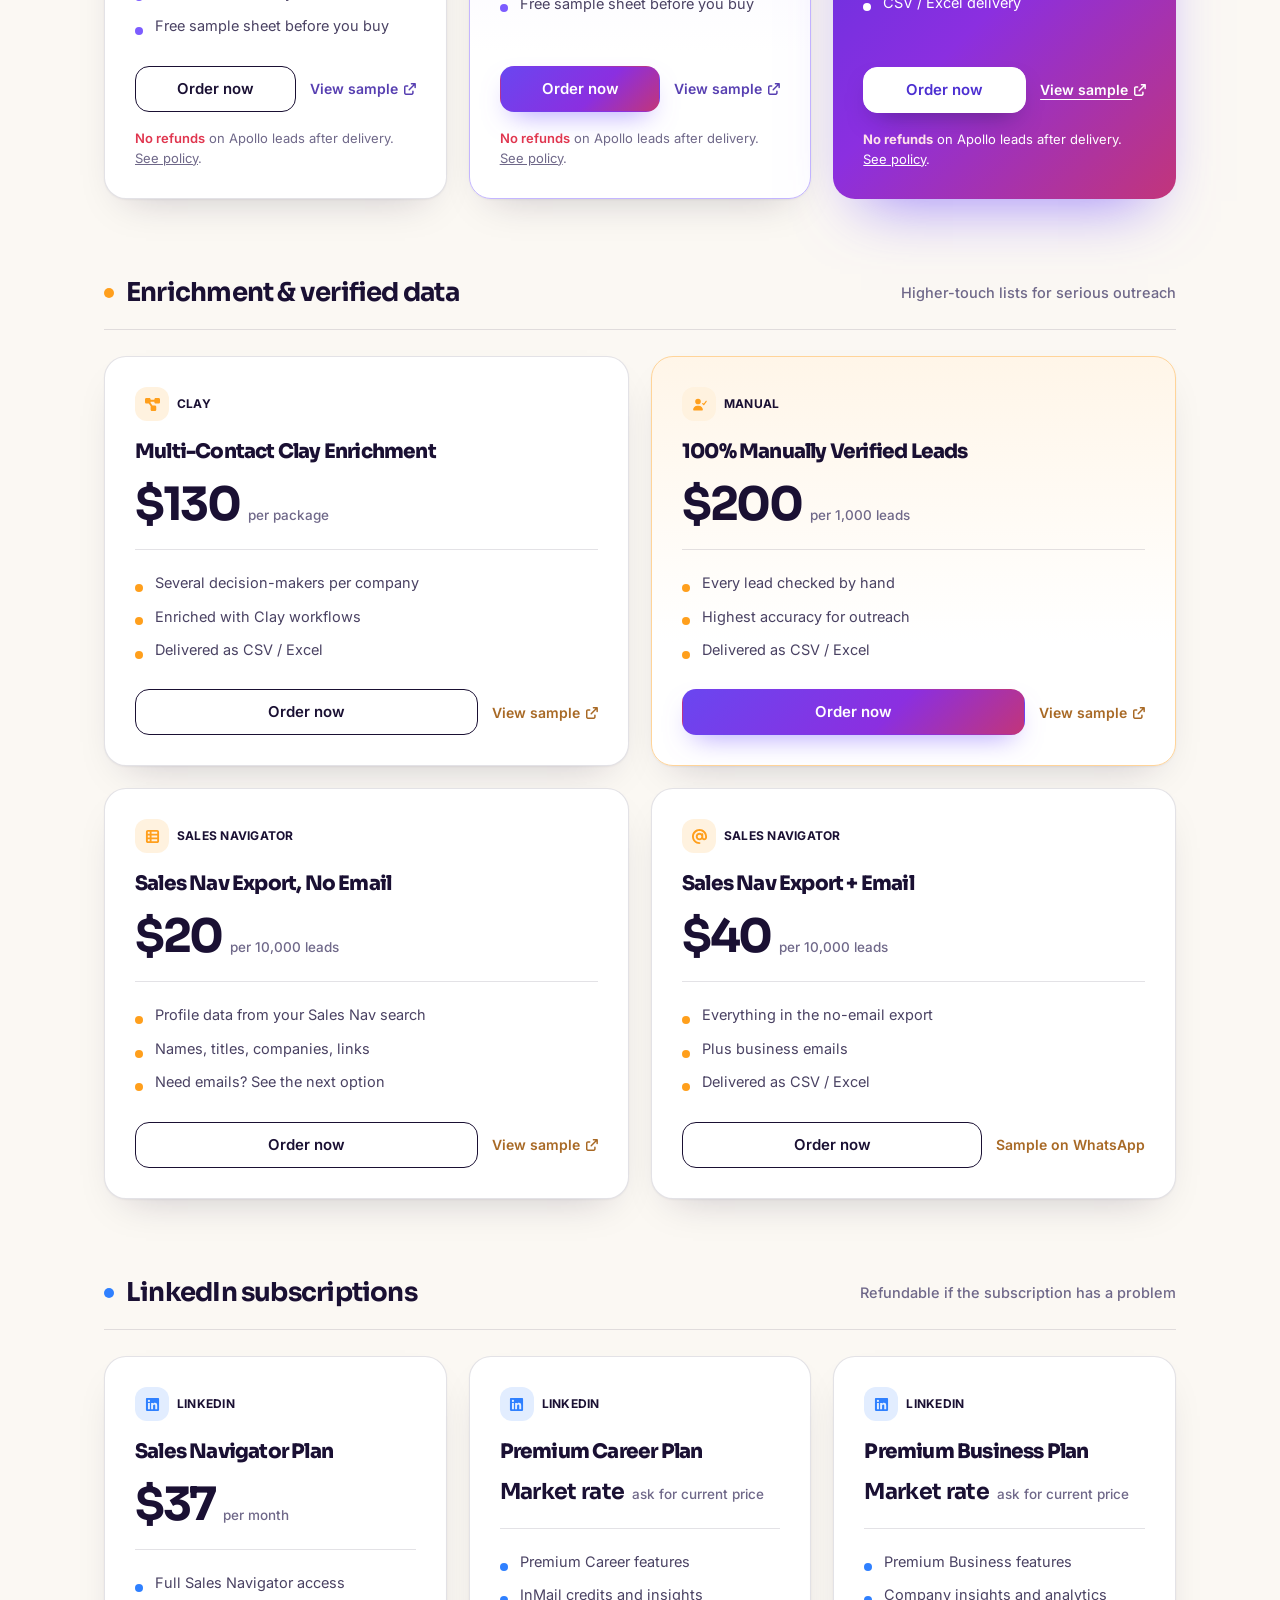
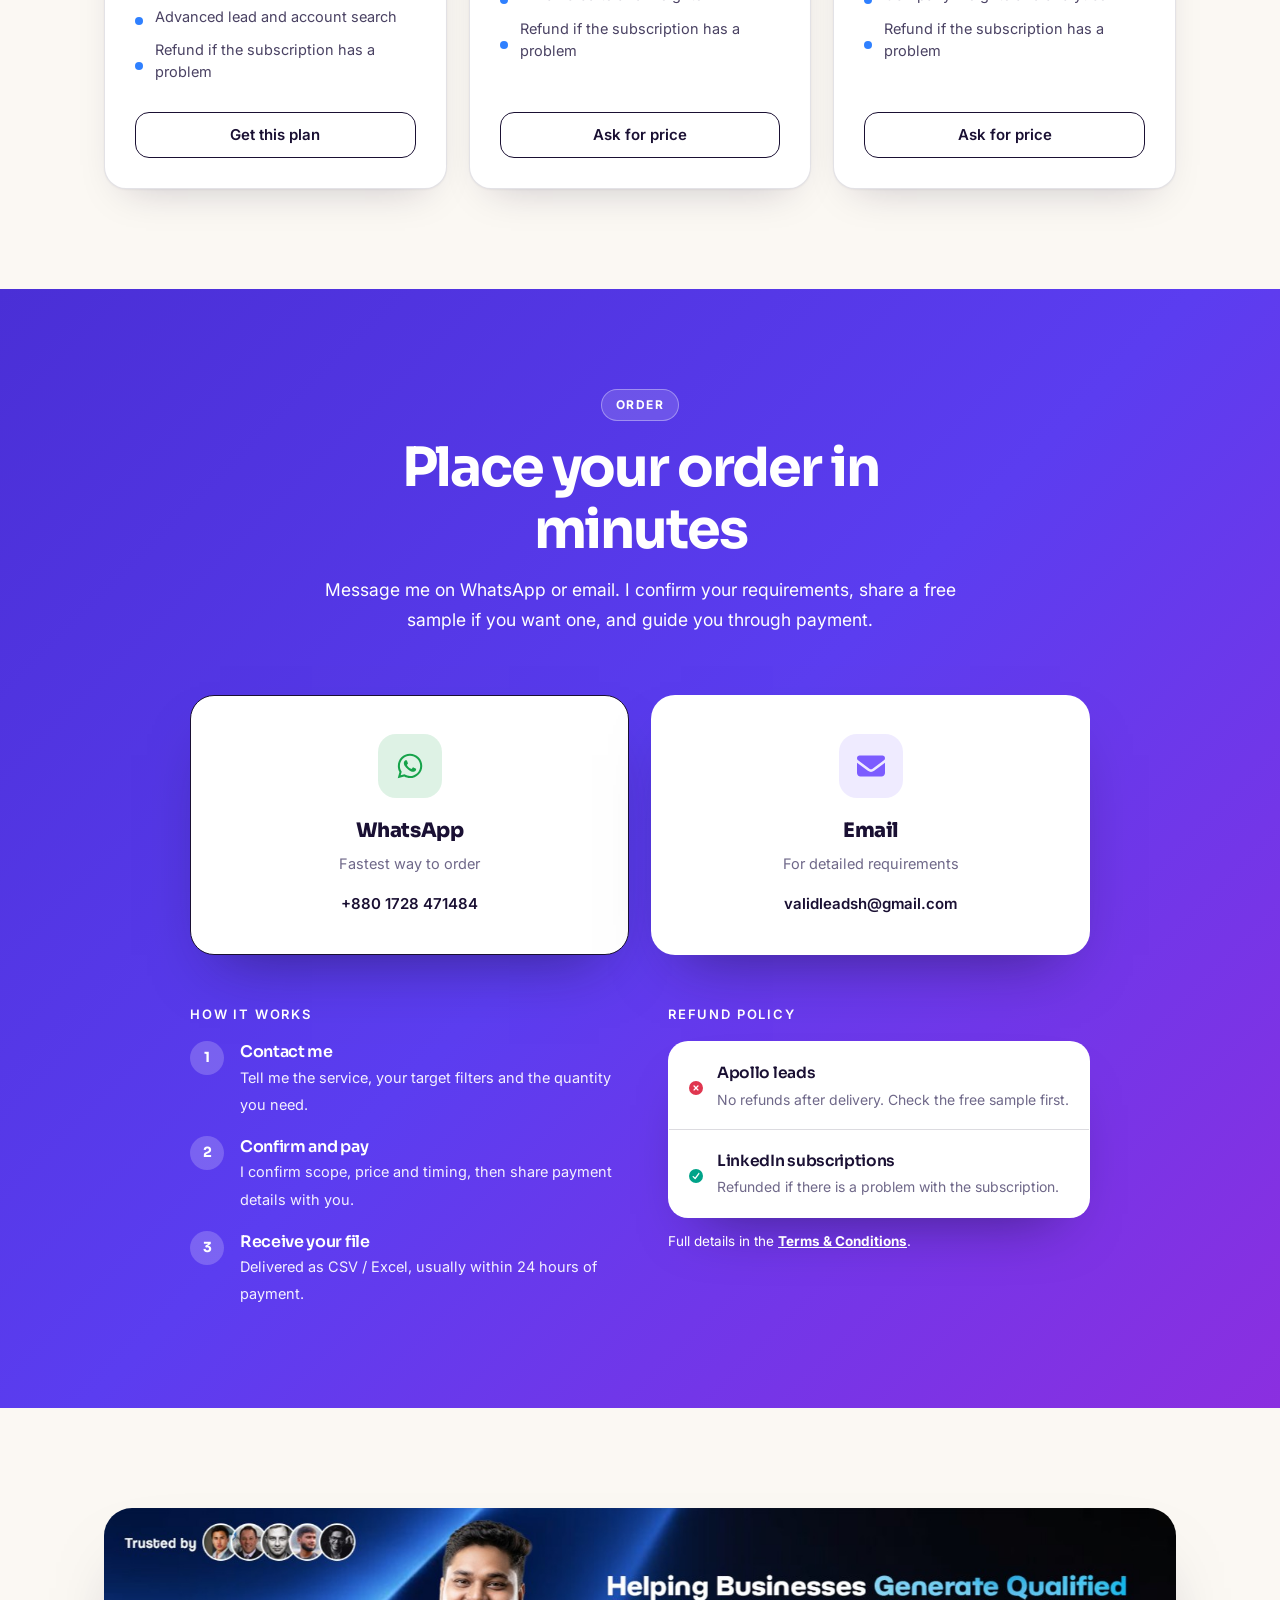
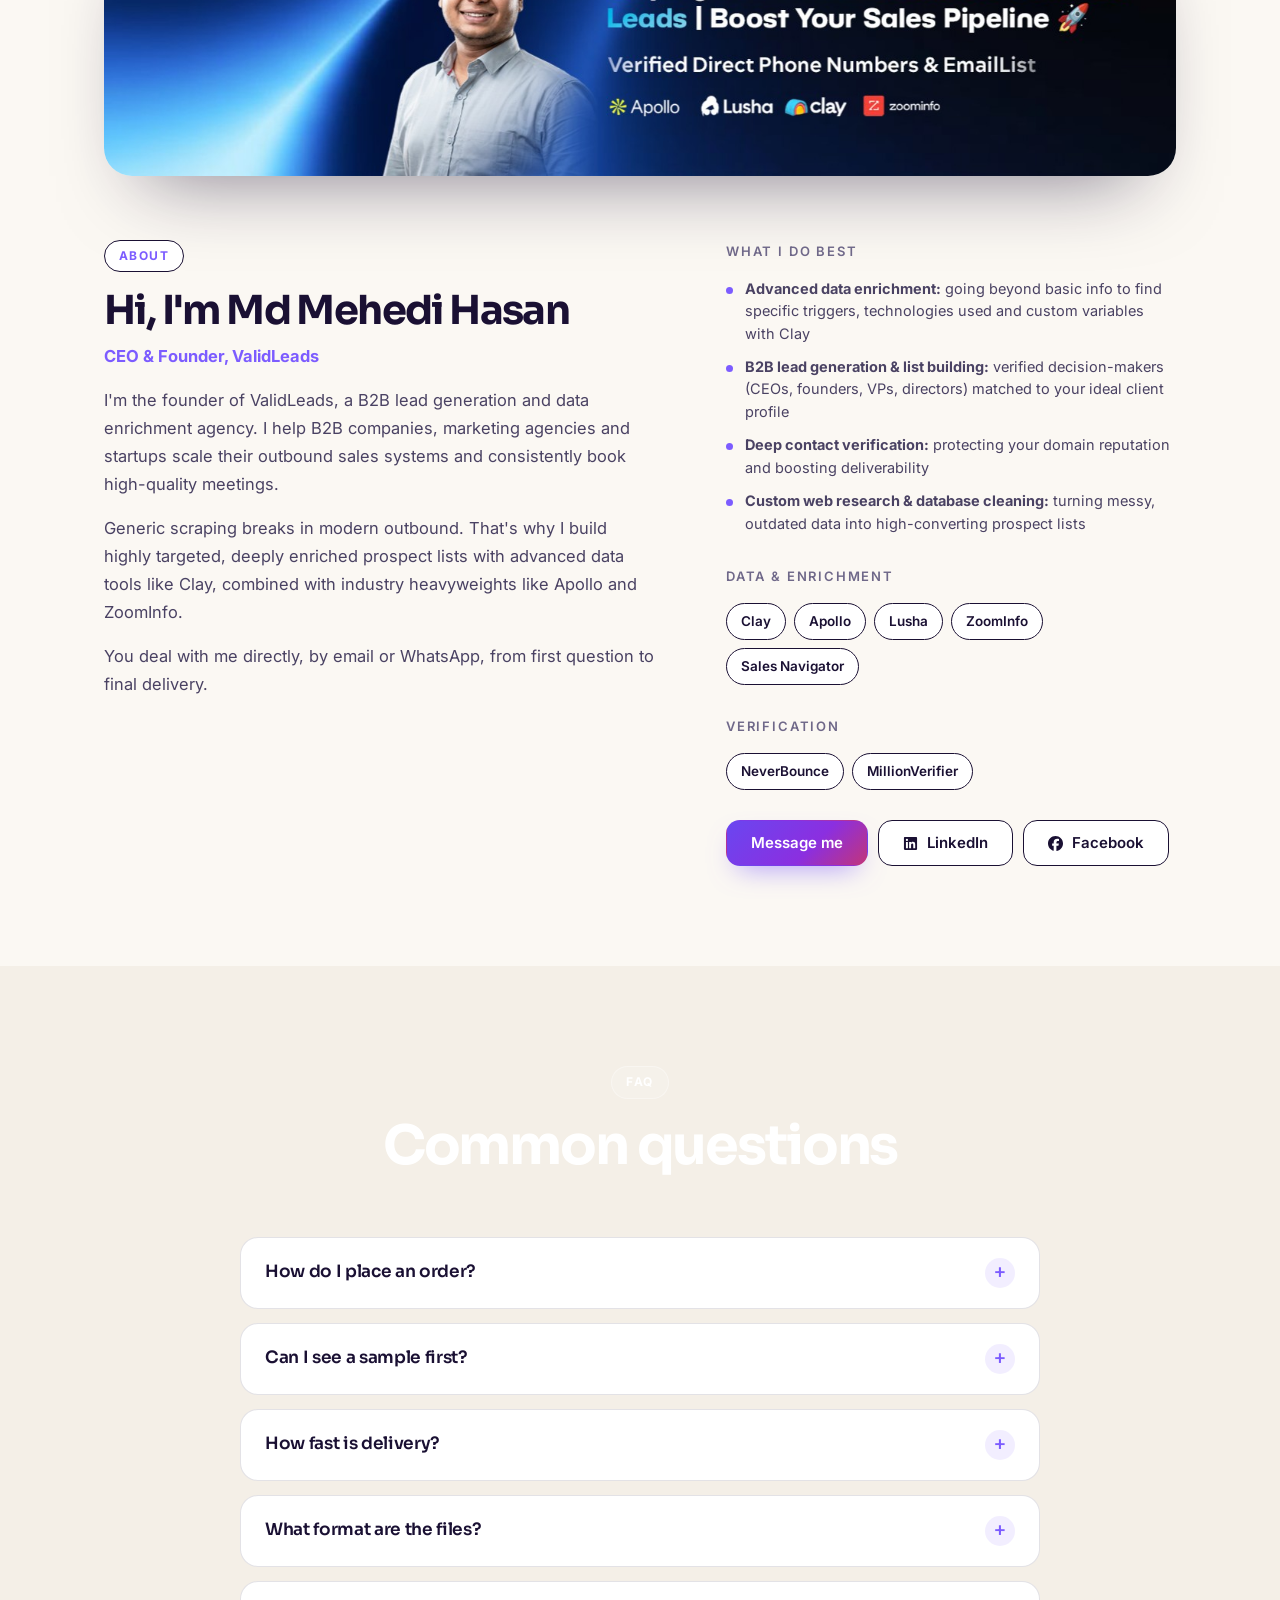
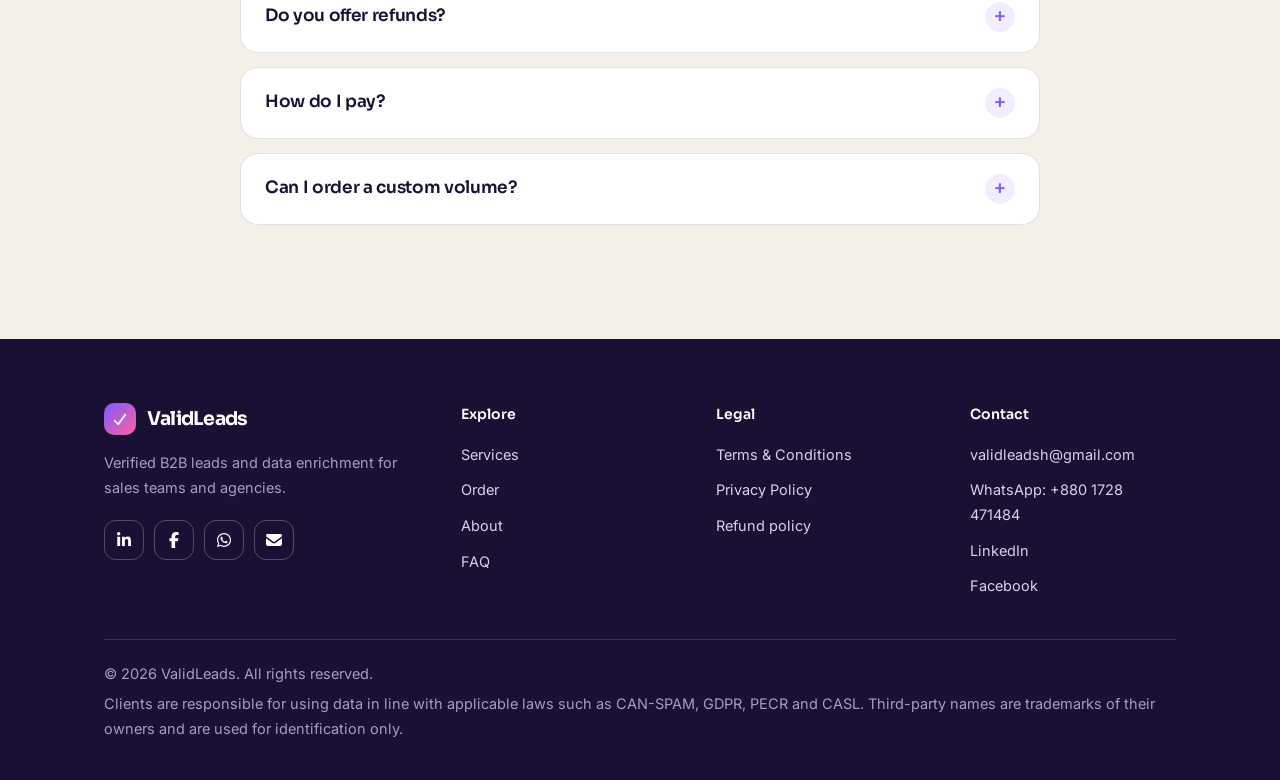
==== commit 3a1ff5a0: "About: use real LinkedIn details (CEO & Founder, services, tech stack) Co-Authored-By: Claude Sonnet" ====
--- a/index.html
+++ b/index.html
@@ -27,13 +27,14 @@
     <link rel="preconnect" href="https://fonts.googleapis.com">
     <link rel="preconnect" href="https://fonts.gstatic.com" crossorigin>
     <link href="https://fonts.googleapis.com/css2?family=Inter:wght@400;500;600;700&amp;family=Sora:wght@500;600;700;800&amp;display=swap" rel="stylesheet">
-    <link rel="stylesheet" href="style.css?v=29">
+    <link rel="stylesheet" href="style.css?v=31">
 
     <!-- Structured data -->
     <script type="application/ld+json">
     {
         "@context": "https://schema.org",
         "@type": "ProfessionalService",
+        "founder": {"@type": "Person", "name": "Md Mehedi Hasan", "jobTitle": "CEO & Founder", "sameAs": "https://www.linkedin.com/in/mdmehedihasanvalidleads/"},
         "name": "ValidLeads",
         "url": "https://mehedi4upwork.github.io/lead-services/",
         "email": "validleadsh@gmail.com",
@@ -63,8 +64,8 @@
 <div class="hero-cta"><a class="btn btn-primary btn-lg" href="#order">Place an order</a><a class="btn btn-outline btn-lg" href="#services">View services</a></div>
 <ul class="hero-points"><li><i class="ic fa-check" aria-hidden="true"><svg viewBox="0 0 448 512" aria-hidden="true" focusable="false"><path d="M434.8 70.1c14.3 10.4 17.5 30.4 7.1 44.7l-256 352c-5.5 7.6-14 12.3-23.4 13.1s-18.5-2.7-25.1-9.3l-128-128c-12.5-12.5-12.5-32.8 0-45.3s32.8-12.5 45.3 0l101.5 101.5 234-321.7c10.4-14.3 30.4-17.5 44.7-7.1z"/></svg></i> Free sample sheets</li><li><i class="ic fa-check" aria-hidden="true"><svg viewBox="0 0 448 512" aria-hidden="true" focusable="false"><path d="M434.8 70.1c14.3 10.4 17.5 30.4 7.1 44.7l-256 352c-5.5 7.6-14 12.3-23.4 13.1s-18.5-2.7-25.1-9.3l-128-128c-12.5-12.5-12.5-32.8 0-45.3s32.8-12.5 45.3 0l101.5 101.5 234-321.7c10.4-14.3 30.4-17.5 44.7-7.1z"/></svg></i> CSV / Excel delivery</li><li><i class="ic fa-check" aria-hidden="true"><svg viewBox="0 0 448 512" aria-hidden="true" focusable="false"><path d="M434.8 70.1c14.3 10.4 17.5 30.4 7.1 44.7l-256 352c-5.5 7.6-14 12.3-23.4 13.1s-18.5-2.7-25.1-9.3l-128-128c-12.5-12.5-12.5-32.8 0-45.3s32.8-12.5 45.3 0l101.5 101.5 234-321.7c10.4-14.3 30.4-17.5 44.7-7.1z"/></svg></i> Usually delivered within 24 hours</li></ul>
 </div>
-<div class="portrait-card"><img src="assets/profile.jpg" width="400" height="400" alt="Md Mehedi Hasan of ValidLeads">
-<span class="sticker s1"><i class="ic fa-circle-check" aria-hidden="true"><svg viewBox="0 0 512 512" aria-hidden="true" focusable="false"><path d="M256 512a256 256 0 1 1 0-512 256 256 0 1 1 0 512m118-366.3c-10.7-7.8-25.7-5.4-33.5 5.3L221.1 315.2 169 263.1c-9.4-9.4-24.6-9.4-33.9 0s-9.4 24.6 0 33.9l72 72c5 5 11.8 7.5 18.8 7s13.4-4.1 17.5-9.8l135.9-187c7.8-10.7 5.4-25.7-5.3-33.5"/></svg></i> Verified data</span><span class="sticker s2"><i class="ic fa-bolt" aria-hidden="true"><svg viewBox="0 0 448 512" aria-hidden="true" focusable="false"><path d="M338.8-9.9c11.9 8.6 16.3 24.2 10.9 37.8L271.3 224H416c13.5 0 25.5 8.4 30.1 21.1s.7 26.9-9.6 35.5l-288 240c-11.3 9.4-27.4 9.9-39.3 1.3s-16.3-24.2-10.9-37.8L176.7 288H32c-13.5 0-25.5-8.4-30.1-21.1s-.7-26.9 9.6-35.5l288-240c11.3-9.4 27.4-9.9 39.3-1.3"/></svg></i> 24h delivery</span><div class="portrait-meta"><div><strong>Md Mehedi Hasan</strong><span>ValidLeads · Lead generation</span></div><i class="ic fa-circle-check verified" aria-hidden="true"><svg viewBox="0 0 512 512" aria-hidden="true" focusable="false"><path d="M256 512a256 256 0 1 1 0-512 256 256 0 1 1 0 512m118-366.3c-10.7-7.8-25.7-5.4-33.5 5.3L221.1 315.2 169 263.1c-9.4-9.4-24.6-9.4-33.9 0s-9.4 24.6 0 33.9l72 72c5 5 11.8 7.5 18.8 7s13.4-4.1 17.5-9.8l135.9-187c7.8-10.7 5.4-25.7-5.3-33.5"/></svg></i></div></div>
+<div class="portrait-card"><img src="assets/profile.jpg" width="400" height="400" alt="Md Mehedi Hasan, CEO and Founder of ValidLeads">
+<span class="sticker s1"><i class="ic fa-circle-check" aria-hidden="true"><svg viewBox="0 0 512 512" aria-hidden="true" focusable="false"><path d="M256 512a256 256 0 1 1 0-512 256 256 0 1 1 0 512m118-366.3c-10.7-7.8-25.7-5.4-33.5 5.3L221.1 315.2 169 263.1c-9.4-9.4-24.6-9.4-33.9 0s-9.4 24.6 0 33.9l72 72c5 5 11.8 7.5 18.8 7s13.4-4.1 17.5-9.8l135.9-187c7.8-10.7 5.4-25.7-5.3-33.5"/></svg></i> Verified data</span><span class="sticker s2"><i class="ic fa-bolt" aria-hidden="true"><svg viewBox="0 0 448 512" aria-hidden="true" focusable="false"><path d="M338.8-9.9c11.9 8.6 16.3 24.2 10.9 37.8L271.3 224H416c13.5 0 25.5 8.4 30.1 21.1s.7 26.9-9.6 35.5l-288 240c-11.3 9.4-27.4 9.9-39.3 1.3s-16.3-24.2-10.9-37.8L176.7 288H32c-13.5 0-25.5-8.4-30.1-21.1s-.7-26.9 9.6-35.5l288-240c11.3-9.4 27.4-9.9 39.3-1.3"/></svg></i> 24h delivery</span><div class="portrait-meta"><div><strong>Md Mehedi Hasan</strong><span>CEO &amp; Founder, ValidLeads</span></div><i class="ic fa-circle-check verified" aria-hidden="true"><svg viewBox="0 0 512 512" aria-hidden="true" focusable="false"><path d="M256 512a256 256 0 1 1 0-512 256 256 0 1 1 0 512m118-366.3c-10.7-7.8-25.7-5.4-33.5 5.3L221.1 315.2 169 263.1c-9.4-9.4-24.6-9.4-33.9 0s-9.4 24.6 0 33.9l72 72c5 5 11.8 7.5 18.8 7s13.4-4.1 17.5-9.8l135.9-187c7.8-10.7 5.4-25.7-5.3-33.5"/></svg></i></div></div>
 </div></header>
 
 <section class="section" id="services"><div class="container">
@@ -155,14 +156,20 @@
 <section class="section" id="about"><div class="container">
 <div class="trusted"><figure><img src="assets/trusted-by-cover.jpg" width="1400" height="350" alt="Trusted by clients and brands worldwide" loading="lazy"></figure></div>
 <div class="about-grid"><div class="about-copy"><div class="eyebrow">About</div><h2>Hi, I'm Md Mehedi Hasan</h2>
-<p class="about-role">Helping businesses generate qualified leads and boost their sales pipeline</p>
-<p>I run ValidLeads, a lead generation service for agencies, recruiters and sales teams. I build targeted prospect lists with Apollo, Sales Navigator and Clay, then verify them so your outreach reaches real people.</p>
+<p class="about-role">CEO &amp; Founder, ValidLeads</p>
+<p>I'm the founder of ValidLeads, a B2B lead generation and data enrichment agency. I help B2B companies, marketing agencies and startups scale their outbound sales systems and consistently book high-quality meetings.</p>
+<p>Generic scraping breaks in modern outbound. That's why I build highly targeted, deeply enriched prospect lists with advanced data tools like Clay, combined with industry heavyweights like Apollo and ZoomInfo.</p>
 <p>You deal with me directly, by email or WhatsApp, from first question to final delivery.</p></div>
-<div class="about-side"><div class="block"><h3>Tools I use</h3><ul class="chips"><li>Apollo</li><li>Lusha</li><li>Clay</li><li>ZoomInfo</li><li>Sales Navigator</li><li>NeverBounce</li><li>ZeroBounce</li></ul></div>
+<div class="about-side"><div class="block"><h3>What I do best</h3><ul class="features">
+<li><i class="ic fa-circle" aria-hidden="true"><svg viewBox="0 0 512 512" aria-hidden="true" focusable="false"><path d="M0 256a256 256 0 1 1 512 0 256 256 0 1 1-512 0"/></svg></i><span><strong>Advanced data enrichment:</strong> going beyond basic info to find specific triggers, technologies used and custom variables with Clay</span></li>
+<li><i class="ic fa-circle" aria-hidden="true"><svg viewBox="0 0 512 512" aria-hidden="true" focusable="false"><path d="M0 256a256 256 0 1 1 512 0 256 256 0 1 1-512 0"/></svg></i><span><strong>B2B lead generation &amp; list building:</strong> verified decision-makers (CEOs, founders, VPs, directors) matched to your ideal client profile</span></li>
+<li><i class="ic fa-circle" aria-hidden="true"><svg viewBox="0 0 512 512" aria-hidden="true" focusable="false"><path d="M0 256a256 256 0 1 1 512 0 256 256 0 1 1-512 0"/></svg></i><span><strong>Deep contact verification:</strong> protecting your domain reputation and boosting deliverability</span></li>
+<li><i class="ic fa-circle" aria-hidden="true"><svg viewBox="0 0 512 512" aria-hidden="true" focusable="false"><path d="M0 256a256 256 0 1 1 512 0 256 256 0 1 1-512 0"/></svg></i><span><strong>Custom web research &amp; database cleaning:</strong> turning messy, outdated data into high-converting prospect lists</span></li></ul></div>
+<div class="block"><h3>Data &amp; enrichment</h3><ul class="chips"><li>Clay</li><li>Apollo</li><li>Lusha</li><li>ZoomInfo</li><li>Sales Navigator</li></ul></div>
+<div class="block"><h3>Verification</h3><ul class="chips"><li>NeverBounce</li><li>MillionVerifier</li></ul></div>
 <div class="about-actions"><a class="btn btn-primary" href="https://wa.me/8801728471484" target="_blank" rel="noopener">Message me</a>
 <a class="btn btn-outline" href="https://www.linkedin.com/in/mdmehedihasanvalidleads/" target="_blank" rel="noopener"><i class="ic fa-linkedin" aria-hidden="true"><svg viewBox="0 0 448 512" aria-hidden="true" focusable="false"><path d="M416 32H31.9C14.3 32 0 46.5 0 64.3v383.4C0 465.5 14.3 480 31.9 480H416c17.6 0 32-14.5 32-32.3V64.3c0-17.8-14.4-32.3-32-32.3M135.4 416H69V202.2h66.5V416zM102.2 96a38.5 38.5 0 1 1 0 77 38.5 38.5 0 1 1 0-77m282.1 320h-66.4V312c0-24.8-.5-56.7-34.5-56.7-34.6 0-39.9 27-39.9 54.9V416h-66.4V202.2h63.7v29.2h.9c8.9-16.8 30.6-34.5 62.9-34.5 67.2 0 79.7 44.3 79.7 101.9z"/></svg></i> LinkedIn</a>
-<a class="btn btn-outline" href="https://www.facebook.com/mdmehedihasanvalidleads/" target="_blank" rel="noopener"><i class="ic fa-facebook" aria-hidden="true"><svg viewBox="0 0 512 512" aria-hidden="true" focusable="false"><path d="M512 256C512 114.6 397.4 0 256 0S0 114.6 0 256c0 120 82.7 220.8 194.2 248.5V334.2h-52.8V256h52.8v-33.7c0-87.1 39.4-127.5 125-127.5 16.2 0 44.2 3.2 55.7 6.4V172c-6-.6-16.5-1-29.6-1-42 0-58.2 15.9-58.2 57.2V256h83.6l-14.4 78.2H287v175.9C413.8 494.8 512 386.9 512 256"/></svg></i> Facebook</a></div></div></div>
-</div></section>
+<a class="btn btn-outline" href="https://www.facebook.com/mdmehedihasanvalidleads/" target="_blank" rel="noopener"><i class="ic fa-facebook" aria-hidden="true"><svg viewBox="0 0 512 512" aria-hidden="true" focusable="false"><path d="M512 256C512 114.6 397.4 0 256 0S0 114.6 0 256c0 120 82.7 220.8 194.2 248.5V334.2h-52.8V256h52.8v-33.7c0-87.1 39.4-127.5 125-127.5 16.2 0 44.2 3.2 55.7 6.4V172c-6-.6-16.5-1-29.6-1-42 0-58.2 15.9-58.2 57.2V256h83.6l-14.4 78.2H287v175.9C413.8 494.8 512 386.9 512 256"/></svg></i> Facebook</a></div></div></div></div></section>
 
 <section class="section alt" id="faq"><div class="container"><div class="section-head"><div class="eyebrow">FAQ</div><h2>Common questions</h2></div>
 <div class="faq">
--- a/style.css
+++ b/style.css
@@ -783,3 +783,8 @@
 @media (min-width:861px) and (max-width:1180px){.grid.g3 .tag{font-size:11.5px}}
 @media (max-width:400px){.card-head{flex-wrap:wrap}}
 @media (min-width:861px) and (max-width:1180px){.grid.g3 .card-head{flex-wrap:wrap;row-gap:8px}}
+.about-side .block + .block{margin-top:0}
+.about-side{gap:30px}
+.about-side .features{margin-bottom:0}
+.about-side .features li{align-items:flex-start}
+.about-side .features li i{color:var(--violet);margin-top:9px;font-size:7px}
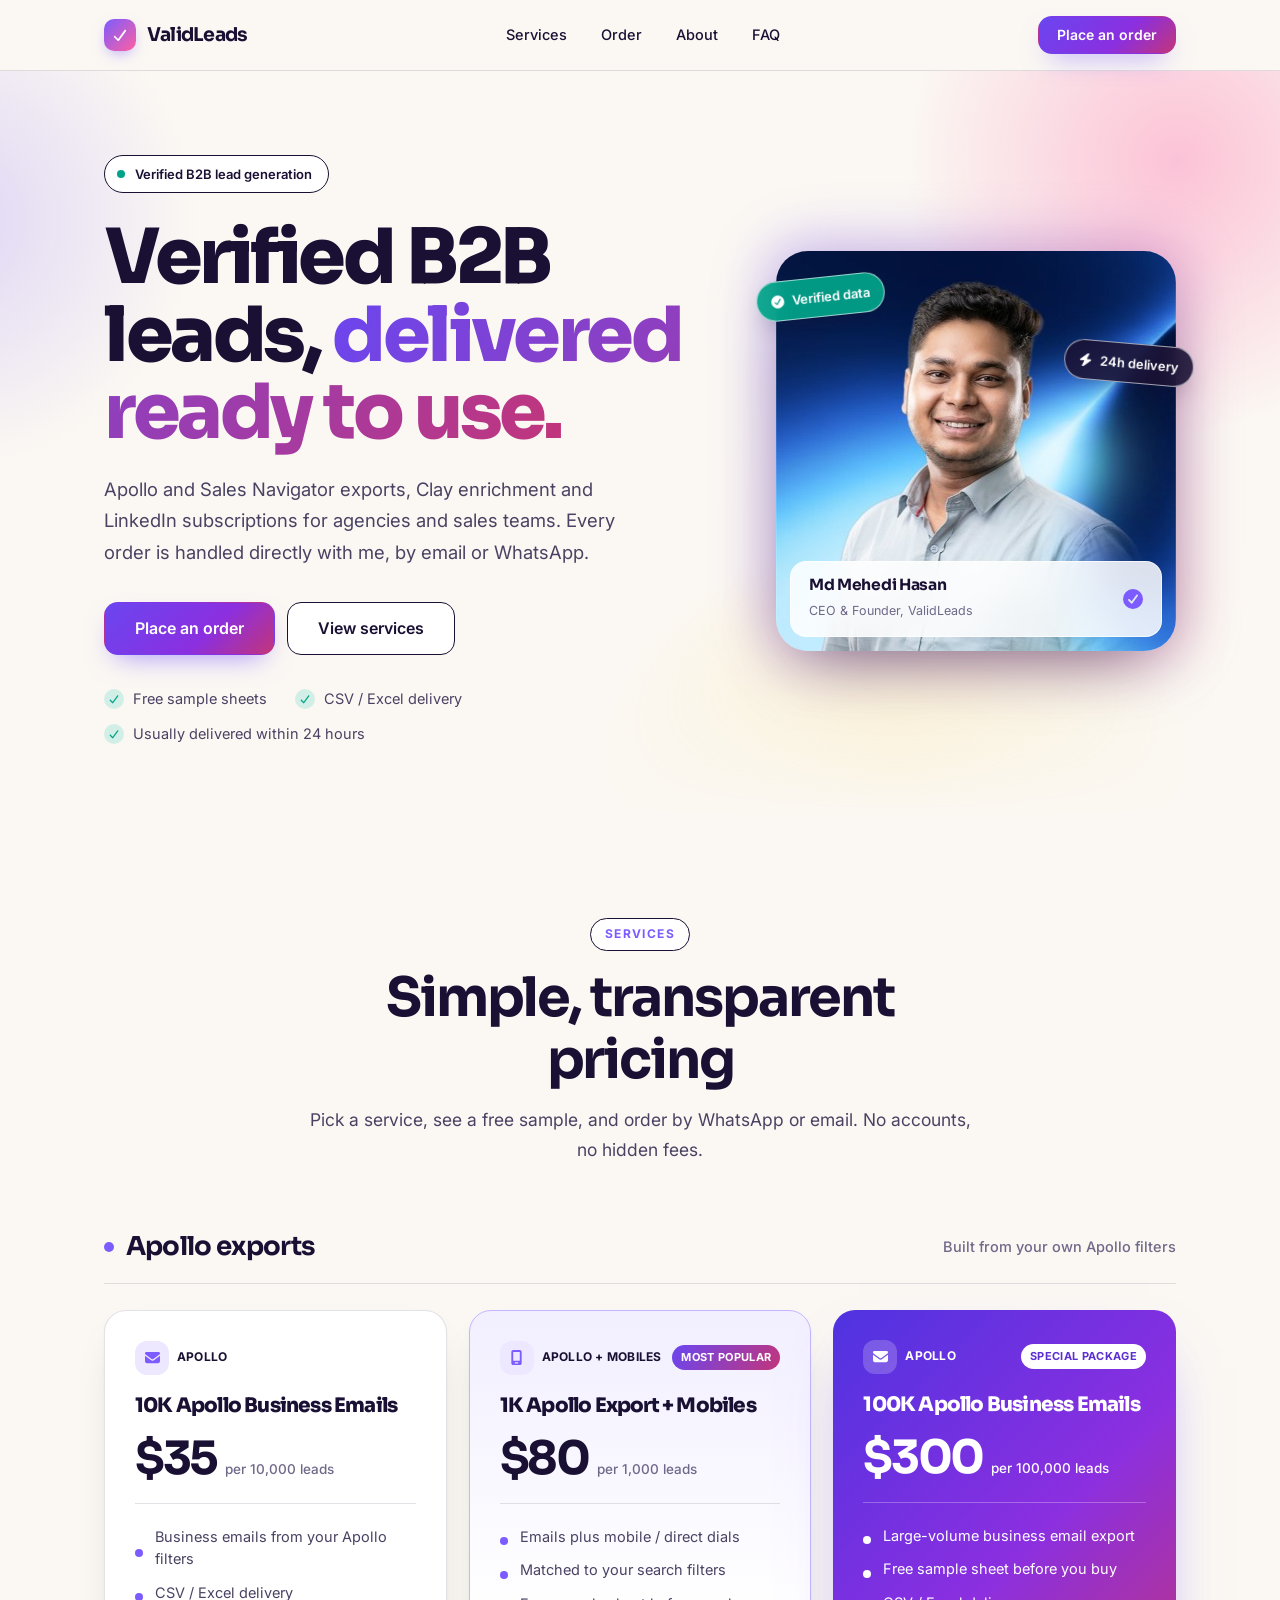
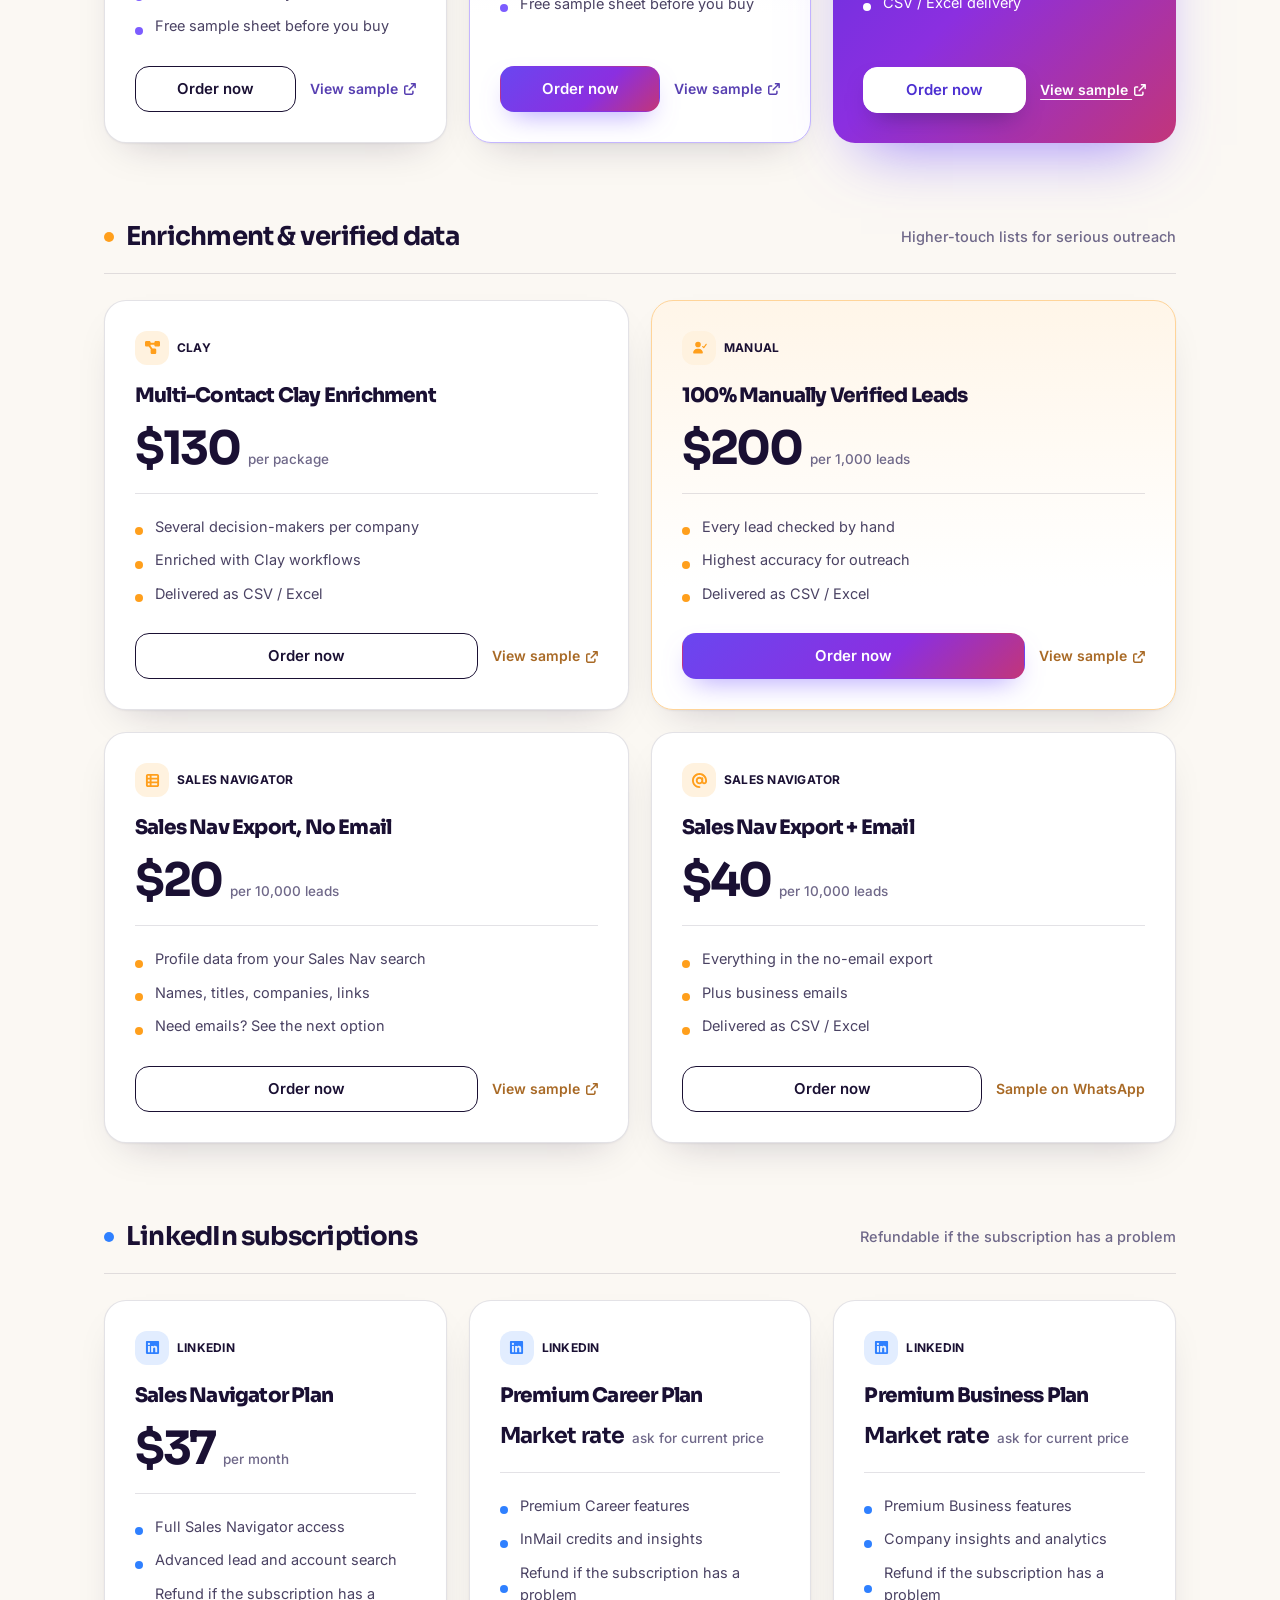
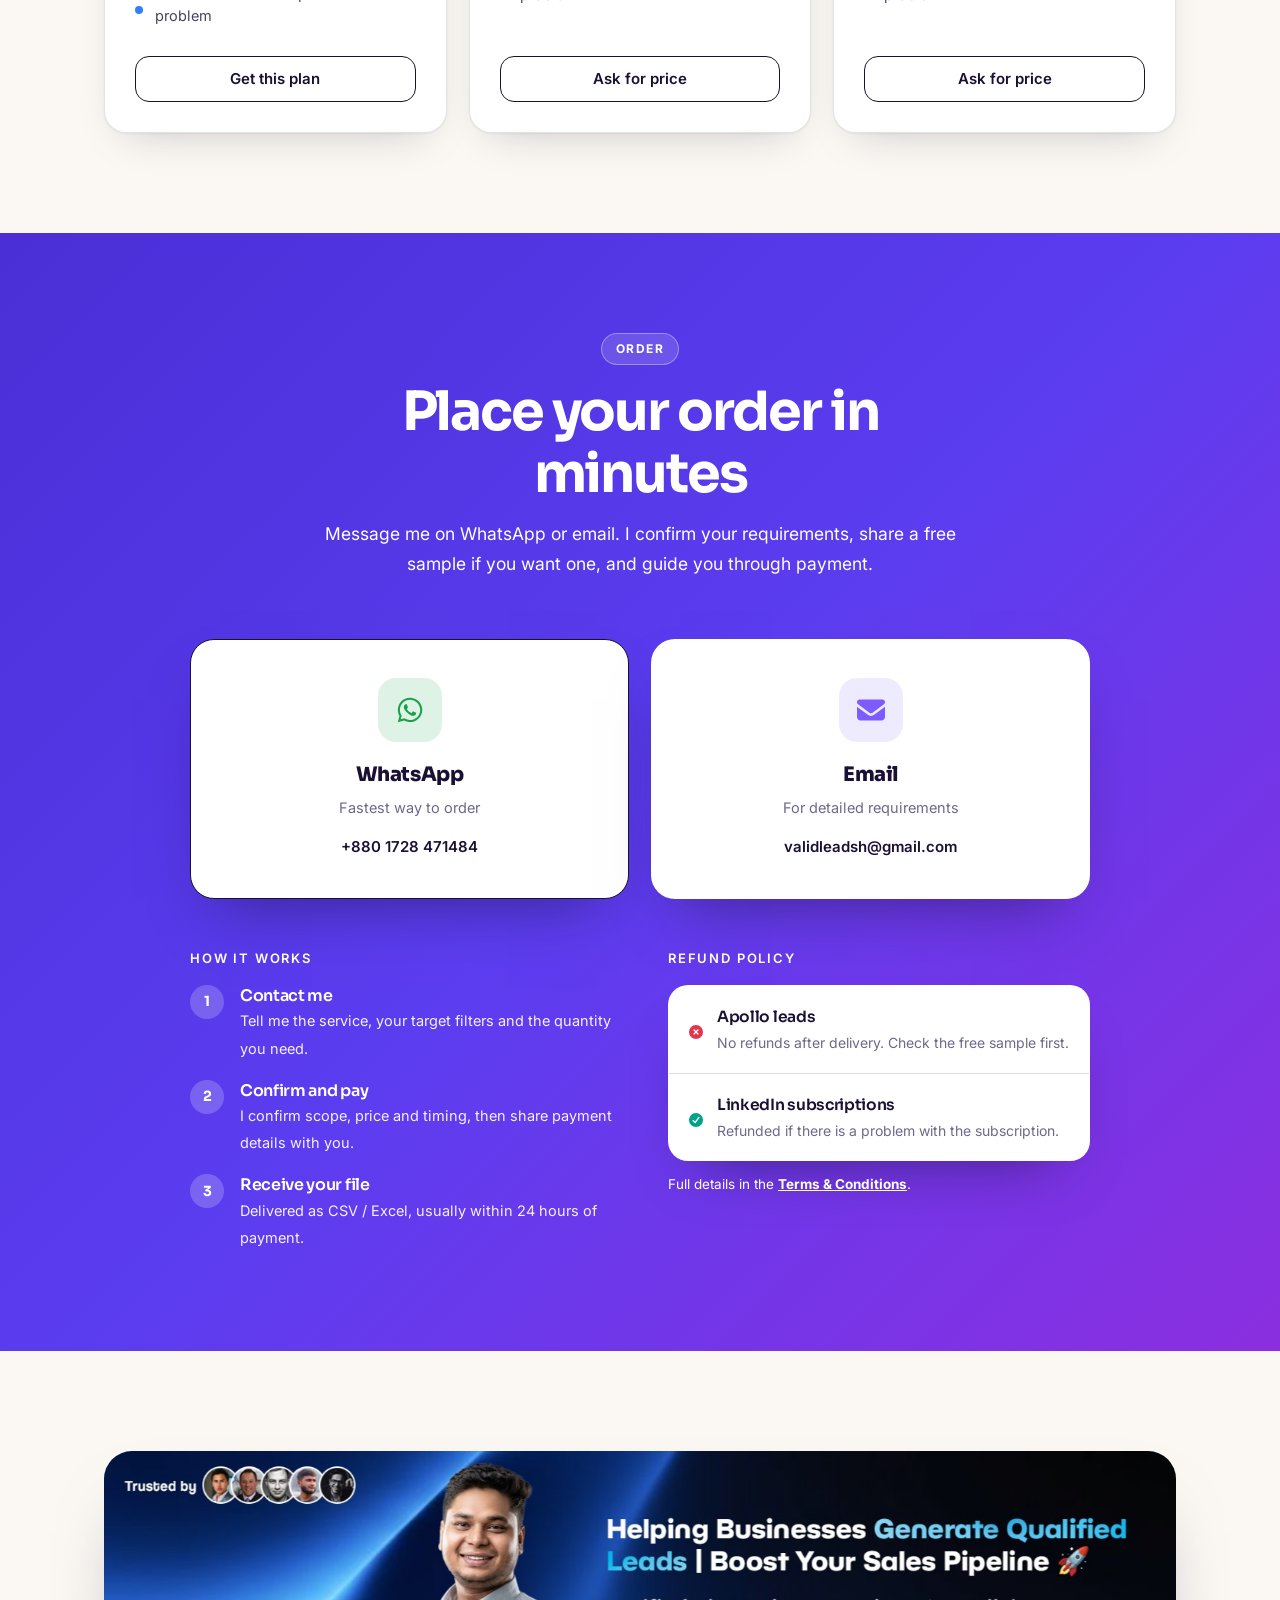
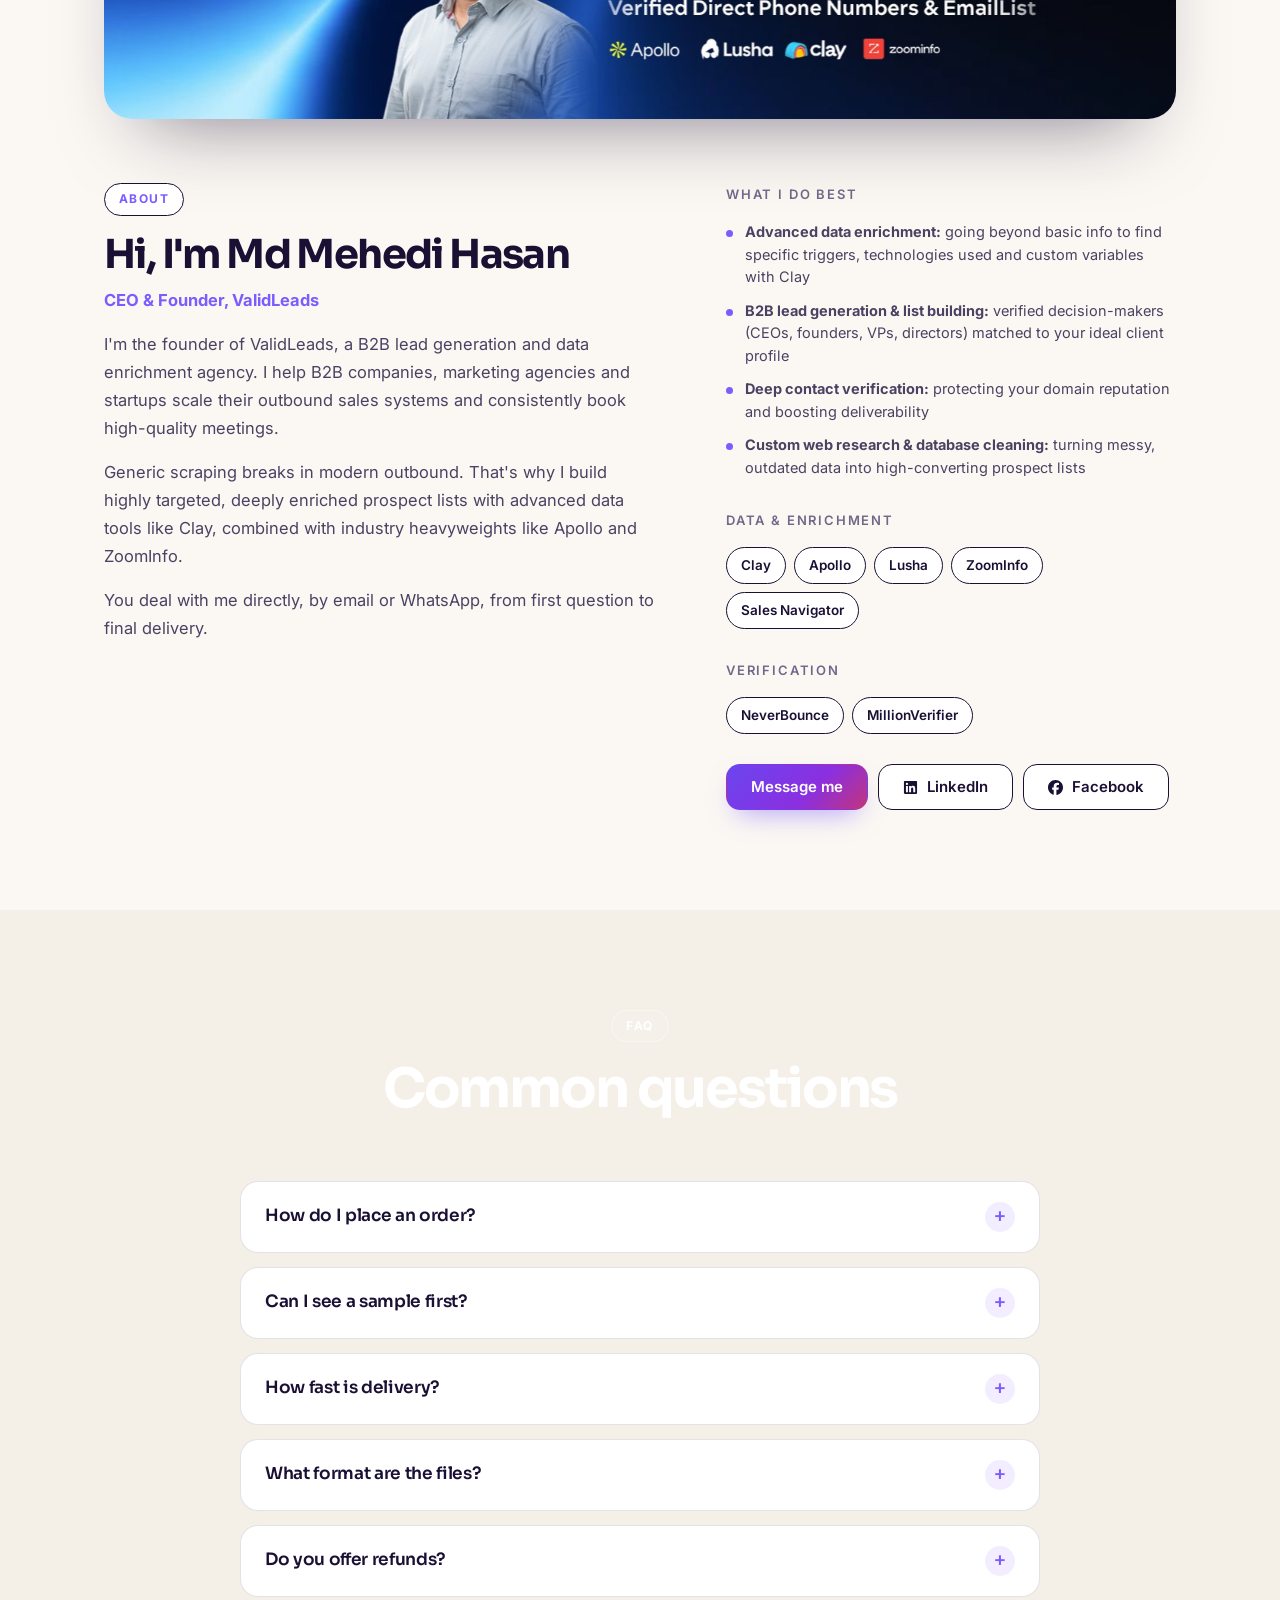
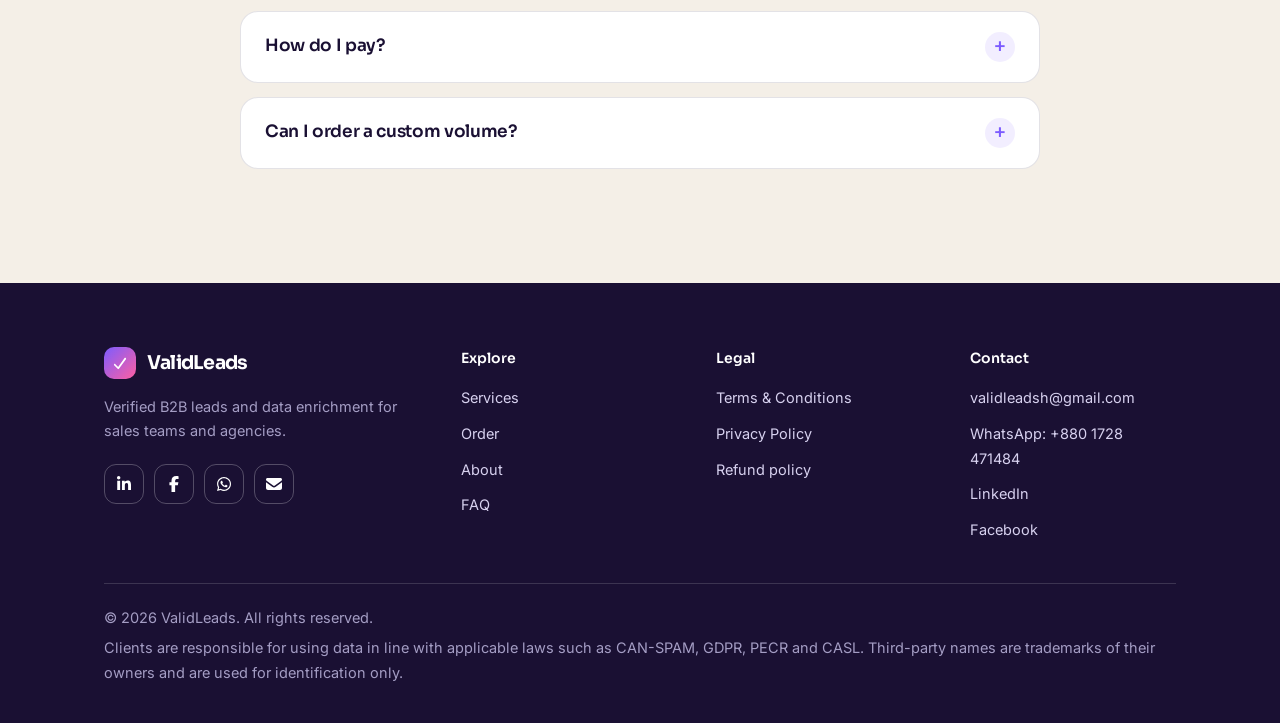
==== commit 195dfd33: "Remove 'No refunds' notes from pricing cards (kept in refund policy section) Co-Authored-By: Claude " ====
--- a/index.html
+++ b/index.html
@@ -27,7 +27,7 @@
     <link rel="preconnect" href="https://fonts.googleapis.com">
     <link rel="preconnect" href="https://fonts.gstatic.com" crossorigin>
     <link href="https://fonts.googleapis.com/css2?family=Inter:wght@400;500;600;700&amp;family=Sora:wght@500;600;700;800&amp;display=swap" rel="stylesheet">
-    <link rel="stylesheet" href="style.css?v=31">
+    <link rel="stylesheet" href="style.css?v=32">
 
     <!-- Structured data -->
     <script type="application/ld+json">
@@ -75,19 +75,19 @@
 <h3>10K Apollo Business Emails</h3>
 <div class="price"><span class="amount">$35</span><span class="per">per 10,000 leads</span></div>
 <ul class="features"><li><i class="ic fa-circle" aria-hidden="true"><svg viewBox="0 0 512 512" aria-hidden="true" focusable="false"><path d="M0 256a256 256 0 1 1 512 0 256 256 0 1 1-512 0"/></svg></i><span>Business emails from your Apollo filters</span></li><li><i class="ic fa-circle" aria-hidden="true"><svg viewBox="0 0 512 512" aria-hidden="true" focusable="false"><path d="M0 256a256 256 0 1 1 512 0 256 256 0 1 1-512 0"/></svg></i><span>CSV / Excel delivery</span></li><li><i class="ic fa-circle" aria-hidden="true"><svg viewBox="0 0 512 512" aria-hidden="true" focusable="false"><path d="M0 256a256 256 0 1 1 512 0 256 256 0 1 1-512 0"/></svg></i><span>Free sample sheet before you buy</span></li></ul>
-<div class="card-foot"><a class="btn btn-outline" href="https://wa.me/8801728471484?text=Hello%2C%20I%27m%20interested%20in%3A%2010K%20Apollo%20Business%20Emails%20%28%2435%29" target="_blank" rel="noopener" data-service="10K Apollo Business Emails ($35)">Order now</a><a class="sample" href="https://docs.google.com/spreadsheets/d/1Qose_2CksCCKL--RXz_r26WcjTW1NfEo3hcr6yFzFEg/edit?gid=0#gid=0" target="_blank" rel="noopener">View sample <i class="ic fa-arrow-up-right-from-square" aria-hidden="true"><svg viewBox="0 0 512 512" aria-hidden="true" focusable="false"><path d="M320 0c-17.7 0-32 14.3-32 32s14.3 32 32 32h82.7L201.3 265.4c-12.5 12.5-12.5 32.8 0 45.3s32.8 12.5 45.3 0L448 109.3V192c0 17.7 14.3 32 32 32s32-14.3 32-32V32c0-17.7-14.3-32-32-32zM80 96c-44.2 0-80 35.8-80 80v256c0 44.2 35.8 80 80 80h256c44.2 0 80-35.8 80-80v-80c0-17.7-14.3-32-32-32s-32 14.3-32 32v80c0 8.8-7.2 16-16 16H80c-8.8 0-16-7.2-16-16V176c0-8.8 7.2-16 16-16h80c17.7 0 32-14.3 32-32s-14.3-32-32-32z"/></svg></i></a></div><p class="note"><span class="no">No refunds</span> on Apollo leads after delivery. <a href="terms.html#refunds" style="text-decoration:underline">See policy</a>.</p>
+<div class="card-foot"><a class="btn btn-outline" href="https://wa.me/8801728471484?text=Hello%2C%20I%27m%20interested%20in%3A%2010K%20Apollo%20Business%20Emails%20%28%2435%29" target="_blank" rel="noopener" data-service="10K Apollo Business Emails ($35)">Order now</a><a class="sample" href="https://docs.google.com/spreadsheets/d/1Qose_2CksCCKL--RXz_r26WcjTW1NfEo3hcr6yFzFEg/edit?gid=0#gid=0" target="_blank" rel="noopener">View sample <i class="ic fa-arrow-up-right-from-square" aria-hidden="true"><svg viewBox="0 0 512 512" aria-hidden="true" focusable="false"><path d="M320 0c-17.7 0-32 14.3-32 32s14.3 32 32 32h82.7L201.3 265.4c-12.5 12.5-12.5 32.8 0 45.3s32.8 12.5 45.3 0L448 109.3V192c0 17.7 14.3 32 32 32s32-14.3 32-32V32c0-17.7-14.3-32-32-32zM80 96c-44.2 0-80 35.8-80 80v256c0 44.2 35.8 80 80 80h256c44.2 0 80-35.8 80-80v-80c0-17.7-14.3-32-32-32s-32 14.3-32 32v80c0 8.8-7.2 16-16 16H80c-8.8 0-16-7.2-16-16V176c0-8.8 7.2-16 16-16h80c17.7 0 32-14.3 32-32s-14.3-32-32-32z"/></svg></i></a></div>
 </article><article class="card featured">
 <div class="card-head"><span class="tag"><i class="ic fa-mobile-screen" aria-hidden="true"><svg viewBox="0 0 384 512" aria-hidden="true" focusable="false"><path d="M16 64C16 28.7 44.7 0 80 0h224c35.3 0 64 28.7 64 64v384c0 35.3-28.7 64-64 64H80c-35.3 0-64-28.7-64-64zm112 376c0 13.3 10.7 24 24 24h80c13.3 0 24-10.7 24-24s-10.7-24-24-24h-80c-13.3 0-24 10.7-24 24M304 64H80v304h224z"/></svg></i> Apollo + Mobiles</span><span class="pop">Most popular</span></div>
 <h3>1K Apollo Export + Mobiles</h3>
 <div class="price"><span class="amount">$80</span><span class="per">per 1,000 leads</span></div>
 <ul class="features"><li><i class="ic fa-circle" aria-hidden="true"><svg viewBox="0 0 512 512" aria-hidden="true" focusable="false"><path d="M0 256a256 256 0 1 1 512 0 256 256 0 1 1-512 0"/></svg></i><span>Emails plus mobile / direct dials</span></li><li><i class="ic fa-circle" aria-hidden="true"><svg viewBox="0 0 512 512" aria-hidden="true" focusable="false"><path d="M0 256a256 256 0 1 1 512 0 256 256 0 1 1-512 0"/></svg></i><span>Matched to your search filters</span></li><li><i class="ic fa-circle" aria-hidden="true"><svg viewBox="0 0 512 512" aria-hidden="true" focusable="false"><path d="M0 256a256 256 0 1 1 512 0 256 256 0 1 1-512 0"/></svg></i><span>Free sample sheet before you buy</span></li></ul>
-<div class="card-foot"><a class="btn btn-primary" href="https://wa.me/8801728471484?text=Hello%2C%20I%27m%20interested%20in%3A%201K%20Apollo%20Export%20%2B%20Mobiles%20%28%2480%29" target="_blank" rel="noopener" data-service="1K Apollo Export + Mobiles ($80)">Order now</a><a class="sample" href="https://docs.google.com/spreadsheets/d/1dx69_n-OTe4rUTmd6L4pI5xnXWf7ERDtQEXid9Db978/edit?gid=0#gid=0" target="_blank" rel="noopener">View sample <i class="ic fa-arrow-up-right-from-square" aria-hidden="true"><svg viewBox="0 0 512 512" aria-hidden="true" focusable="false"><path d="M320 0c-17.7 0-32 14.3-32 32s14.3 32 32 32h82.7L201.3 265.4c-12.5 12.5-12.5 32.8 0 45.3s32.8 12.5 45.3 0L448 109.3V192c0 17.7 14.3 32 32 32s32-14.3 32-32V32c0-17.7-14.3-32-32-32zM80 96c-44.2 0-80 35.8-80 80v256c0 44.2 35.8 80 80 80h256c44.2 0 80-35.8 80-80v-80c0-17.7-14.3-32-32-32s-32 14.3-32 32v80c0 8.8-7.2 16-16 16H80c-8.8 0-16-7.2-16-16V176c0-8.8 7.2-16 16-16h80c17.7 0 32-14.3 32-32s-14.3-32-32-32z"/></svg></i></a></div><p class="note"><span class="no">No refunds</span> on Apollo leads after delivery. <a href="terms.html#refunds" style="text-decoration:underline">See policy</a>.</p>
+<div class="card-foot"><a class="btn btn-primary" href="https://wa.me/8801728471484?text=Hello%2C%20I%27m%20interested%20in%3A%201K%20Apollo%20Export%20%2B%20Mobiles%20%28%2480%29" target="_blank" rel="noopener" data-service="1K Apollo Export + Mobiles ($80)">Order now</a><a class="sample" href="https://docs.google.com/spreadsheets/d/1dx69_n-OTe4rUTmd6L4pI5xnXWf7ERDtQEXid9Db978/edit?gid=0#gid=0" target="_blank" rel="noopener">View sample <i class="ic fa-arrow-up-right-from-square" aria-hidden="true"><svg viewBox="0 0 512 512" aria-hidden="true" focusable="false"><path d="M320 0c-17.7 0-32 14.3-32 32s14.3 32 32 32h82.7L201.3 265.4c-12.5 12.5-12.5 32.8 0 45.3s32.8 12.5 45.3 0L448 109.3V192c0 17.7 14.3 32 32 32s32-14.3 32-32V32c0-17.7-14.3-32-32-32zM80 96c-44.2 0-80 35.8-80 80v256c0 44.2 35.8 80 80 80h256c44.2 0 80-35.8 80-80v-80c0-17.7-14.3-32-32-32s-32 14.3-32 32v80c0 8.8-7.2 16-16 16H80c-8.8 0-16-7.2-16-16V176c0-8.8 7.2-16 16-16h80c17.7 0 32-14.3 32-32s-14.3-32-32-32z"/></svg></i></a></div>
 </article><article class="card special">
 <div class="card-head"><span class="tag"><i class="ic fa-envelope" aria-hidden="true"><svg viewBox="0 0 512 512" aria-hidden="true" focusable="false"><path d="M48 64C21.5 64 0 85.5 0 112c0 15.1 7.1 29.3 19.2 38.4l208 156a48 48 0 0 0 57.6 0l208-156c12.1-9.1 19.2-23.3 19.2-38.4 0-26.5-21.5-48-48-48zM0 196v188c0 35.3 28.7 64 64 64h384c35.3 0 64-28.7 64-64V196L313.6 344.8c-34.1 25.6-81.1 25.6-115.2 0z"/></svg></i> Apollo</span><span class="pop">Special package</span></div>
 <h3>100K Apollo Business Emails</h3>
 <div class="price"><span class="amount">$300</span><span class="per">per 100,000 leads</span></div>
 <ul class="features"><li><i class="ic fa-circle" aria-hidden="true"><svg viewBox="0 0 512 512" aria-hidden="true" focusable="false"><path d="M0 256a256 256 0 1 1 512 0 256 256 0 1 1-512 0"/></svg></i><span>Large-volume business email export</span></li><li><i class="ic fa-circle" aria-hidden="true"><svg viewBox="0 0 512 512" aria-hidden="true" focusable="false"><path d="M0 256a256 256 0 1 1 512 0 256 256 0 1 1-512 0"/></svg></i><span>Free sample sheet before you buy</span></li><li><i class="ic fa-circle" aria-hidden="true"><svg viewBox="0 0 512 512" aria-hidden="true" focusable="false"><path d="M0 256a256 256 0 1 1 512 0 256 256 0 1 1-512 0"/></svg></i><span>CSV / Excel delivery</span></li></ul>
-<div class="card-foot"><a class="btn btn-outline" href="https://wa.me/8801728471484?text=Hello%2C%20I%27m%20interested%20in%3A%20100K%20Apollo%20Business%20Emails%20%28%24300%29" target="_blank" rel="noopener" data-service="100K Apollo Business Emails ($300)">Order now</a><a class="sample" href="https://docs.google.com/spreadsheets/d/1Qose_2CksCCKL--RXz_r26WcjTW1NfEo3hcr6yFzFEg/edit?gid=0#gid=0" target="_blank" rel="noopener">View sample <i class="ic fa-arrow-up-right-from-square" aria-hidden="true"><svg viewBox="0 0 512 512" aria-hidden="true" focusable="false"><path d="M320 0c-17.7 0-32 14.3-32 32s14.3 32 32 32h82.7L201.3 265.4c-12.5 12.5-12.5 32.8 0 45.3s32.8 12.5 45.3 0L448 109.3V192c0 17.7 14.3 32 32 32s32-14.3 32-32V32c0-17.7-14.3-32-32-32zM80 96c-44.2 0-80 35.8-80 80v256c0 44.2 35.8 80 80 80h256c44.2 0 80-35.8 80-80v-80c0-17.7-14.3-32-32-32s-32 14.3-32 32v80c0 8.8-7.2 16-16 16H80c-8.8 0-16-7.2-16-16V176c0-8.8 7.2-16 16-16h80c17.7 0 32-14.3 32-32s-14.3-32-32-32z"/></svg></i></a></div><p class="note"><span class="no">No refunds</span> on Apollo leads after delivery. <a href="terms.html#refunds" style="text-decoration:underline">See policy</a>.</p>
+<div class="card-foot"><a class="btn btn-outline" href="https://wa.me/8801728471484?text=Hello%2C%20I%27m%20interested%20in%3A%20100K%20Apollo%20Business%20Emails%20%28%24300%29" target="_blank" rel="noopener" data-service="100K Apollo Business Emails ($300)">Order now</a><a class="sample" href="https://docs.google.com/spreadsheets/d/1Qose_2CksCCKL--RXz_r26WcjTW1NfEo3hcr6yFzFEg/edit?gid=0#gid=0" target="_blank" rel="noopener">View sample <i class="ic fa-arrow-up-right-from-square" aria-hidden="true"><svg viewBox="0 0 512 512" aria-hidden="true" focusable="false"><path d="M320 0c-17.7 0-32 14.3-32 32s14.3 32 32 32h82.7L201.3 265.4c-12.5 12.5-12.5 32.8 0 45.3s32.8 12.5 45.3 0L448 109.3V192c0 17.7 14.3 32 32 32s32-14.3 32-32V32c0-17.7-14.3-32-32-32zM80 96c-44.2 0-80 35.8-80 80v256c0 44.2 35.8 80 80 80h256c44.2 0 80-35.8 80-80v-80c0-17.7-14.3-32-32-32s-32 14.3-32 32v80c0 8.8-7.2 16-16 16H80c-8.8 0-16-7.2-16-16V176c0-8.8 7.2-16 16-16h80c17.7 0 32-14.3 32-32s-14.3-32-32-32z"/></svg></i></a></div>
 </article></div></div>
 <div class="group g-orange"><div class="group-head"><h3>Enrichment &amp; verified data</h3><p>Higher-touch lists for serious outreach</p></div><div class="grid g2"><article class="card">
 <div class="card-head"><span class="tag"><i class="ic fa-diagram-project" aria-hidden="true"><svg viewBox="0 0 512 512" aria-hidden="true" focusable="false"><path d="M0 80c0-26.5 21.5-48 48-48h96c26.5 0 48 21.5 48 48v16h128V80c0-26.5 21.5-48 48-48h96c26.5 0 48 21.5 48 48v96c0 26.5-21.5 48-48 48h-96c-26.5 0-48-21.5-48-48v-16H192v16c0 7.3-1.7 14.3-4.6 20.5L256 288h80c26.5 0 48 21.5 48 48v96c0 26.5-21.5 48-48 48h-96c-26.5 0-48-21.5-48-48v-96c0-7.3 1.7-14.3 4.6-20.5L128 224H48c-26.5 0-48-21.5-48-48z"/></svg></i> Clay</span></div>
